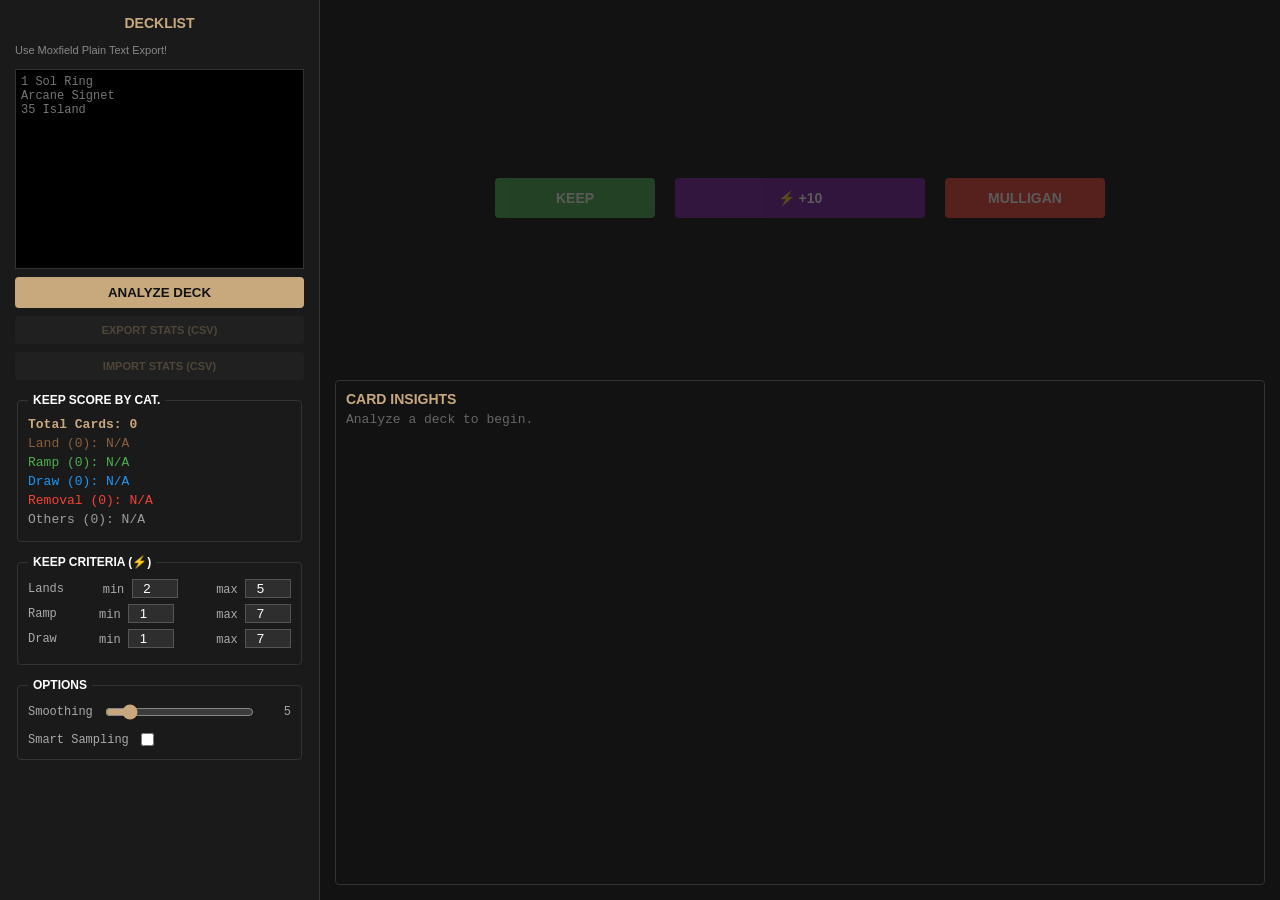
==== index.html @ 82c65402 "fix: ui" ====
<!DOCTYPE html>
<html lang="en">

<head>
    <meta charset="UTF-8">
    <meta name="viewport" content="width=device-width, initial-scale=1.0">
    <title>Deck Welder v0.0</title>
    <style>
        :root {
            --bg-main: #121212;
            --bg-panel: #1a1a1a;
            --bg-btn: #2e2e2e;
            --text-main: #FFFFFF;
            --text-accent: #C8A97E;
            --text-muted: #888888;
            --color-land: #8B5E3C;
            --color-ramp: #4CAF50;
            --color-draw: #2196F3;
            --color-removal: #F44336;
            --color-others: #9E9E9E;
        }

        body {
            margin: 0;
            font-family: Arial, sans-serif;
            background-color: var(--bg-main);
            color: var(--text-main);
            display: flex;
            height: 100vh;
            overflow: hidden;
        }

        .sidebar {
            width: 320px;
            background-color: var(--bg-panel);
            padding: 15px;
            display: flex;
            flex-direction: column;
            gap: 8px;
            box-sizing: border-box;
            border-right: 1px solid #333;
            overflow-y: auto;
        }

        .sidebar h3 {
            color: var(--text-accent);
            margin: 0 0 5px 0;
            font-size: 14px;
            text-align: center;
        }

        textarea {
            width: 100%;
            height: 200px;
            background-color: #000;
            color: #FFF;
            border: 1px solid #333;
            padding: 5px;
            resize: none;
            box-sizing: border-box;
            font-family: 'Courier New', Courier, monospace;
            font-size: 12px;
        }

        button {
            padding: 8px;
            border: none;
            cursor: pointer;
            font-weight: bold;
            border-radius: 4px;
        }

        button:hover:not(:disabled) {
            opacity: 0.8;
        }

        button:disabled {
            opacity: 0.3;
            cursor: not-allowed;
        }

        .btn-primary {
            background-color: var(--text-accent);
            color: #121212;
        }

        .btn-secondary {
            background-color: var(--bg-btn);
            color: var(--text-accent);
            font-size: 11px;
        }

        fieldset {
            border: 1px solid #333;
            padding: 10px;
            margin-top: 5px;
            border-radius: 4px;
        }

        legend {
            font-size: 12px;
            font-weight: bold;
            padding: 0 5px;
            color: #FFF;
        }

        .stat-row {
            font-family: 'Courier New', Courier, monospace;
            font-size: 13px;
            margin: 4px 0;
        }

        #totalCount {
            font-family: 'Courier New', Courier, monospace;
            font-size: 13px;
            font-weight: bold;
            color: var(--text-accent);
            margin-bottom: 4px;
        }

        .crit-row {
            display: flex;
            align-items: center;
            justify-content: space-between;
            margin-bottom: 6px;
            font-family: 'Courier New', Courier, monospace;
            font-size: 12px;
            color: #AAA;
        }

        .crit-row input {
            width: 40px;
            background: #2e2e2e;
            color: #FFF;
            border: 1px solid #555;
            text-align: center;
        }

        .slider-row {
            display: flex;
            align-items: center;
            justify-content: space-between;
            margin-bottom: 8px;
            font-family: 'Courier New', Courier, monospace;
            font-size: 12px;
            color: #AAA;
            gap: 10px;
        }

        .slider-row input[type="range"] {
            flex: 1;
            accent-color: var(--text-accent);
        }

        .slider-row span {
            min-width: 30px;
            text-align: center;
        }

        .main-area {
            flex-grow: 1;
            display: flex;
            flex-direction: column;
            padding: 15px;
            box-sizing: border-box;
            overflow: hidden;
        }

        .hand-section {
            display: flex;
            flex-direction: column;
            align-items: center;
            justify-content: center;
            min-height: 350px;
        }

        .hand-container {
            display: flex;
            gap: 10px;
            justify-content: center;
            align-items: flex-start;
            flex-wrap: wrap;
            height: auto;
            max-width: 100%;
        }

        .card-slot {
            width: 150px;
            text-align: center;
            display: flex;
            flex-direction: column;
            gap: 4px;
            flex-shrink: 0;
        }

        .card-img {
            width: 150px;
            height: 210px;
            background-color: #2a2a2a;
            border-radius: 6px;
            object-fit: cover;
        }

        .card-name {
            font-size: 12px;
            font-weight: bold;
            color: var(--text-accent);
            white-space: nowrap;
            overflow: hidden;
            text-overflow: ellipsis;
        }

        .card-tags {
            font-size: 10px;
            font-style: italic;
            color: var(--text-muted);
        }

        .action-buttons {
            display: flex;
            justify-content: center;
            gap: 20px;
            width: 100%;
            margin-top: 15px;
            flex-wrap: wrap;
        }

        .action-buttons button {
            padding: 12px 20px;
            font-size: 14px;
            width: 160px;
        }

        .btn-keep {
            background-color: #4CAF50;
            color: white;
        }

        .btn-mull {
            background-color: #F44336;
            color: white;
        }

        .btn-sim {
            background-color: #7B1FA2;
            color: white;
            width: 250px !important;
        }

        .insights-section {
            flex-grow: 1;
            border: 1px solid #333;
            border-radius: 4px;
            padding: 10px;
            display: flex;
            flex-direction: column;
            margin-top: 15px;
            overflow: hidden;
        }

        .insights-header {
            color: var(--text-accent);
            font-weight: bold;
            font-size: 14px;
            margin-bottom: 5px;
        }

        .insights-summary {
            font-family: 'Courier New', Courier, monospace;
            font-size: 13px;
            color: #666;
            margin-bottom: 10px;
        }

        .insights-grid {
            display: grid;
            grid-template-columns: repeat(auto-fit, minmax(230px, 1fr));
            gap: 10px;
            overflow-y: auto;
            overflow-x: hidden;
            flex-grow: 1;
            padding-bottom: 10px;
        }

        .insight-col {
            min-width: 0;
            background-color: var(--bg-panel);
            border-radius: 4px;
            padding: 8px;
            display: flex;
            flex-direction: column;
            overflow-y: auto;
            border: 1px solid #333;
        }

        .col-title {
            font-family: 'Courier New', Courier, monospace;
            font-weight: bold;
            font-size: 12px;
            margin-bottom: 10px;
            border-bottom: 1px solid #444;
            padding-bottom: 4px;
        }

        .insight-item {
            font-family: 'Courier New', Courier, monospace;
            font-size: 11px;
            margin-bottom: 12px;
            line-height: 1.35;
            border-bottom: 1px solid #2a2a2a;
            padding-bottom: 8px;
        }

        .metric-line {
            margin-top: 2px;
        }

        .metric-sub {
            color: #777;
            margin-left: 8px;
        }

        .metric-label {
            color: #AAA;
        }

        .insight-item-name {
            color: #CCC;
            white-space: normal;
            overflow: visible;
            text-overflow: clip;
            margin-bottom: 4px;
        }

        /* === TABLET & MOBILE RESPONSIVE DESIGN === */

        @media (max-width: 1024px) {
            .sidebar {
                width: 280px;
            }
        }

        @media (max-width: 768px) {
            body {
                flex-direction: column;
                height: auto;
                min-height: 100vh;
            }

            .sidebar {
                width: 100%;
                border-right: none;
                border-bottom: 1px solid #333;
                max-height: 50vh;
                padding: 12px;
            }

            .sidebar h3 {
                font-size: 13px;
                margin-bottom: 3px;
            }

            textarea {
                height: 120px;
                font-size: 11px;
            }

            .main-area {
                flex-grow: 1;
                height: auto;
                padding: 12px;
                overflow-y: auto;
            }

            .hand-section {
                min-height: auto;
            }

            .hand-container {
                gap: 8px;
            }

            .card-slot {
                width: 130px;
            }

            .card-img {
                width: 130px;
                height: 182px;
            }

            .card-name {
                font-size: 11px;
            }

            .card-tags {
                font-size: 9px;
            }

            .action-buttons {
                gap: 10px;
                margin-top: 12px;
            }

            .action-buttons button {
                padding: 10px 16px;
                font-size: 12px;
                width: 120px;
            }

            .btn-sim {
                width: 200px !important;
            }

            .insights-section {
                margin-top: 12px;
                padding: 8px;
            }

            .insights-grid {
                grid-template-columns: repeat(auto-fit, minmax(180px, 1fr));
                gap: 8px;
            }

            .insight-col {
                padding: 6px;
            }

            .col-title {
                font-size: 11px;
                margin-bottom: 8px;
            }

            .insight-item {
                font-size: 10px;
                margin-bottom: 10px;
                padding-bottom: 6px;
            }

            fieldset {
                padding: 8px;
                margin-top: 4px;
            }

            legend {
                font-size: 11px;
            }

            .stat-row {
                font-size: 12px;
                margin: 3px 0;
            }

            #totalCount {
                font-size: 12px;
                margin-bottom: 3px;
            }

            .crit-row {
                font-size: 11px;
                margin-bottom: 5px;
            }

            .crit-row input {
                width: 35px;
                font-size: 11px;
            }

            .slider-row {
                font-size: 11px;
                margin-bottom: 6px;
                gap: 8px;
            }

            .slider-row span {
                min-width: 28px;
            }
        }

        @media (max-width: 480px) {
            .sidebar {
                max-height: 45vh;
                padding: 10px;
            }

            .sidebar h3 {
                font-size: 12px;
                margin-bottom: 2px;
            }

            textarea {
                height: 100px;
                font-size: 10px;
                padding: 4px;
            }

            .main-area {
                padding: 10px;
            }

            .hand-container {
                gap: 6px;
            }

            .card-slot {
                width: 110px;
            }

            .card-img {
                width: 110px;
                height: 154px;
            }

            .card-name {
                font-size: 10px;
            }

            .card-tags {
                font-size: 8px;
            }

            .action-buttons {
                gap: 8px;
                margin-top: 10px;
            }

            .action-buttons button {
                padding: 8px 12px;
                font-size: 11px;
                width: 100px;
            }

            .btn-sim {
                width: 170px !important;
            }

            .insights-grid {
                grid-template-columns: 1fr;
            }

            .insight-col {
                padding: 5px;
            }

            .col-title {
                font-size: 10px;
                margin-bottom: 6px;
            }

            .insight-item {
                font-size: 9px;
                margin-bottom: 8px;
                padding-bottom: 5px;
            }

            fieldset {
                padding: 6px;
                margin-top: 3px;
            }

            legend {
                font-size: 10px;
                padding: 0 3px;
            }

            .stat-row {
                font-size: 11px;
                margin: 2px 0;
            }

            #totalCount {
                font-size: 11px;
            }

            .crit-row {
                font-size: 10px;
                margin-bottom: 4px;
            }

            .crit-row input {
                width: 32px;
                font-size: 10px;
            }

            .slider-row {
                font-size: 10px;
                margin-bottom: 5px;
                gap: 6px;
            }

            .slider-row span {
                min-width: 25px;
                font-size: 10px;
            }

            .insights-section {
                margin-top: 10px;
                padding: 6px;
            }
        }

        /* Portrait orientation adjustments */
        @media (max-height: 600px) and (orientation: portrait) {
            .sidebar {
                max-height: 40vh;
            }

            .hand-section {
                min-height: auto;
            }

            .action-buttons {
                margin-top: 8px;
            }
        }

        /* Landscape orientation adjustments */
        @media (max-height: 600px) and (orientation: landscape) {
            body {
                height: 100vh;
            }

            .sidebar {
                max-height: none;
                height: 100vh;
                max-width: 30vw;
            }

            .main-area {
                height: 100vh;
                padding: 10px;
            }

            .hand-section {
                min-height: auto;
                margin-bottom: 10px;
            }

            .card-slot {
                width: 100px;
            }

            .card-img {
                width: 100px;
                height: 140px;
            }

            .action-buttons {
                margin-top: 8px;
                gap: 8px;
            }

            .insights-section {
                margin-top: 10px;
            }
        }
    </style>
</head>

<body>

    <div class="sidebar">
        <h3>DECKLIST</h3>
        <div style="font-size: 11px; color: #888; margin-bottom: 5px;">Use Moxfield Plain Text Export!</div>
        <textarea id="deckInput" placeholder="1 Sol Ring&#10;Arcane Signet&#10;35 Island"></textarea>
        <button class="btn-primary" id="btnAnalyze">ANALYZE DECK</button>
        <button class="btn-secondary" id="btnExport" disabled>EXPORT STATS (CSV)</button>
        <button class="btn-secondary" id="btnImport" disabled
            onclick="document.getElementById('fileInput').click()">IMPORT STATS (CSV)</button>
        <input type="file" id="fileInput" accept=".csv" style="display: none;">

        <fieldset>
            <legend>KEEP SCORE BY CAT.</legend>
            <div id="totalCount">Total Cards: 0</div>
            <div id="scoreLabels"></div>
        </fieldset>

        <fieldset>
            <legend>KEEP CRITERIA (⚡)</legend>
            <div class="crit-row"><span>Lands</span><span>min <input type="number" id="crit-land-min"
                        value="2"></span><span>max <input type="number" id="crit-land-max" value="5"></span></div>
            <div class="crit-row"><span>Ramp</span><span>min <input type="number" id="crit-ramp-min"
                        value="1"></span><span>max <input type="number" id="crit-ramp-max" value="7"></span></div>
            <div class="crit-row"><span>Draw</span><span>min <input type="number" id="crit-draw-min"
                        value="1"></span><span>max <input type="number" id="crit-draw-max" value="7"></span></div>
        </fieldset>

        <fieldset>
            <legend>OPTIONS</legend>
            <div class="slider-row">
                <span style="min-width: 60px;">Smoothing</span>
                <input type="range" id="smoothingSlider" min="1" max="32" value="5" style="flex: 1;">
                <span id="smoothingValue" style="min-width: 25px; text-align: right;">5</span>
            </div>
            <div class="crit-row" style="justify-content: flex-start; gap: 8px; margin-bottom: 0;">
                <label for="chkPrioritizePlausible" style="cursor: pointer; color: #AAA; font-family: 'Courier New', Courier, monospace; font-size: 12px;">Smart Sampling</label>
                <input type="checkbox" id="chkPrioritizePlausible" style="width: auto; accent-color: var(--text-accent);">
            </div>
        </fieldset>
    </div>

    <div class="main-area">
        <div class="hand-section">
            <div class="hand-container" id="handContainer"></div>
            <div class="action-buttons">
                <button class="btn-keep" id="btnKeep" disabled>KEEP</button>
                <button class="btn-sim" id="btnSim" disabled>⚡ +10</button>
                <button class="btn-mull" id="btnMull" disabled>MULLIGAN</button>
            </div>
        </div>

        <div class="insights-section">
            <div class="insights-header">CARD INSIGHTS</div>
            <div class="insights-summary" id="insightsSummary">Analyze a deck to begin.</div>
            <div class="insights-grid" id="insightsGrid"></div>
        </div>
    </div>

    <script>
        const TAGS = {
            land: { label: "Land", color: "var(--color-land)", query: "t:land format:edh" },
            ramp: { label: "Ramp", color: "var(--color-ramp)", query: "otag:ramp format:edh" },
            draw: { label: "Draw", color: "var(--color-draw)", query: "otag:draw format:edh" },
            removal: { label: "Removal", color: "var(--color-removal)", query: "otag:removal format:edh" },
            others: { label: "Others", color: "var(--color-others)", query: null }
        };

        let logs = [];
        let cardDB = {};
        let nameMap = {};
        let deck = [];
        let currentHand = [];
        let categoryCounts = {};
        let totalCardCount = 0;
        let regressionWeights = null;

        let BAYESIAN_PRIOR_STRENGTH = 5;

        const delay = ms => new Promise(res => setTimeout(res, ms));

        function resetState() {
            logs = []; cardDB = {}; nameMap = {}; deck = []; currentHand = []; categoryCounts = {}; totalCardCount = 0;
            regressionWeights = null;
            for (const t in TAGS) categoryCounts[t] = 0;
            document.getElementById('handContainer').innerHTML = "";
            document.getElementById('insightsGrid').innerHTML = "";
            document.getElementById('totalCount').innerText = "Total Cards: 0";
            initScoreLabels();
        }

        function initScoreLabels() {
            const panel = document.getElementById('scoreLabels');
            panel.innerHTML = "";
            for (const [key, info] of Object.entries(TAGS)) {
                const el = document.createElement('div');
                el.className = 'stat-row'; el.id = `score-${key}`;
                el.style.color = info.color; el.innerText = `${info.label} (0): N/A`;
                panel.appendChild(el);
            }
        }

        function stripNonMainDeck(text) {
            const skipHeaders = /^\s*(sideboard|commander|companion)\s*:?\s*$/i;
            const deckHeader = /^\s*deck\s*:?\s*$/i;
            let skip = false;
            return text.split('\n').filter(line => {
                const t = line.trim();
                if (skipHeaders.test(t)) { skip = true; return false; }
                if (deckHeader.test(t)) { skip = false; return false; }
                return !skip;
            }).join('\n');
        }

        function parseDecklist(text) {
            text = stripNonMainDeck(text);
            let tempDeck = [];
            const unique = new Set();
            let count = 0;
            text.trim().split('\n').forEach(line => {
                line = line.trim(); if (!line) return;
                const match = line.match(/^(\d+)[x\s]+(.+)$/);
                const qty = match ? parseInt(match[1]) : 1;
                const name = match ? match[2].trim() : line;
                for (let i = 0; i < qty; i++) tempDeck.push(name);
                count += qty;
                unique.add(name);
            });
            deck = tempDeck;
            totalCardCount = count;
            return Array.from(unique);
        }

        async function analyzeDeck() {
            const text = document.getElementById('deckInput').value;
            if (!text.trim()) return;

            resetState();
            const uniqueNames = parseDecklist(text);
            if (!uniqueNames.length) return;

            const ADMISSIBLE_COUNTS = [60, 98, 99];
            if (!ADMISSIBLE_COUNTS.includes(totalCardCount)) {
                alert(`Invalid deck size: ${totalCardCount} cards.\nAdmissible sizes are 60, 98, or 99.`);
                return;
            }

            const btnAnalyze = document.getElementById('btnAnalyze');
            btnAnalyze.disabled = true; btnAnalyze.innerText = "FETCHING...";

            for (let i = 0; i < uniqueNames.length; i += 75) {
                const batch = uniqueNames.slice(i, i + 75);
                try {
                    const res = await fetch("https://api.scryfall.com/cards/collection", {
                        method: 'POST', headers: { 'Content-Type': 'application/json' },
                        body: JSON.stringify({ identifiers: batch.map(n => ({ name: n })) })
                    });
                    const data = await res.json();
                    (data.data || []).forEach(card => {
                        const offName = card.name;
                        const frontName = offName.split(" // ")[0].trim();
                        const inputName = batch.find(n =>
                            n.toLowerCase() === offName.toLowerCase() ||
                            n.toLowerCase() === frontName.toLowerCase() ||
                            offName.toLowerCase().includes(n.toLowerCase())
                        ) || offName;

                        let imgUrl = card.image_uris?.normal || (card.card_faces?.[0]?.image_uris?.normal || "");
                        let manaValue = typeof card.cmc === 'number' ? card.cmc : 0;

                        nameMap[inputName] = offName;
                        if (frontName !== offName && !nameMap[frontName]) nameMap[frontName] = offName;
                        cardDB[offName] = { name: offName, tags: new Set(), img: imgUrl, cmc: manaValue };
                    });
                } catch (e) { console.error(e); }
                await delay(100);
            }

            const cardNames = Object.keys(cardDB);
            for (const [tagKey, info] of Object.entries(TAGS)) {
                if (!info.query) continue;
                for (let i = 0; i < cardNames.length; i += 20) {
                    const chunk = cardNames.slice(i, i + 20);
                    const q = `${info.query} (${chunk.map(n => `!"${n}"`).join(" or ")})`;
                    try {
                        const res = await fetch(`https://api.scryfall.com/cards/search?q=${encodeURIComponent(q)}`);
                        if (res.ok) {
                            const data = await res.json();
                            (data.data || []).forEach(card => {
                                if (cardDB[card.name]) cardDB[card.name].tags.add(tagKey);
                            });
                        }
                    } catch (e) { }
                    await delay(100);
                }
            }

            Object.values(cardDB).forEach(data => { if (data.tags.size === 0) data.tags.add("others"); });
            deck.forEach(deckCard => {
                const offName = nameMap[deckCard] || deckCard;
                (cardDB[offName]?.tags || new Set(["others"])).forEach(t => categoryCounts[t]++);
            });

            updateUIScores();

            btnAnalyze.disabled = false;
            btnAnalyze.innerText = "ANALYZE DECK";

            ['btnExport', 'btnImport', 'btnSim'].forEach(id => {
                document.getElementById(id).disabled = false;
            });

            drawHand();

            document.body.tabIndex = -1;
            document.body.focus();
        }

        function generateRandomHand() {
            let shuffled = [...deck];
            for (let i = shuffled.length - 1; i > 0; i--) {
                const j = Math.floor(Math.random() * (i + 1));
                [shuffled[i], shuffled[j]] = [shuffled[j], shuffled[i]];
            }
            return shuffled.slice(0, 7);
        }

        function getHandFeatures(handCards) {
            const counts = { land: 0, ramp: 0, draw: 0 };
            let totalCmc = 0;
            handCards.forEach(name => {
                const offName = nameMap[name] || name;
                const card = cardDB[offName];
                if (card) {
                    totalCmc += card.cmc || 0;
                    card.tags.forEach(t => {
                        if (counts[t] !== undefined) counts[t]++;
                    });
                }
            });
            const nLand = counts.land / 7;
            const nRamp = counts.ramp / 7;
            const nDraw = counts.draw / 7;
            const nCmc = totalCmc / 35; // Standard scaling factor for opening hand weight
            return [
                1,
                nLand, nLand * nLand,
                nRamp, nRamp * nRamp,
                nDraw, nDraw * nDraw,
                nCmc, nCmc * nCmc
            ];
        }

        function predictProbability(features, weights) {
            let z = 0;
            for (let j = 0; j < weights.length; j++) {
                z += weights[j] * features[j];
            }
            z = Math.max(-15, Math.min(15, z));
            return 1 / (1 + Math.exp(-z));
        }

        function drawHand() {
            if (!deck.length) return;

            const prioritize = document.getElementById('chkPrioritizePlausible').checked;

            if (prioritize && regressionWeights && logs.length >= 10) {
                let bestHand = null;
                let closestDistance = Infinity;

                for (let i = 0; i < 20; i++) {
                    const candidate = generateRandomHand();
                    const features = getHandFeatures(candidate);
                    const p = predictProbability(features, regressionWeights);
                    const dist = Math.abs(p - 0.5);
                    if (dist < closestDistance) {
                        closestDistance = dist;
                        bestHand = candidate;
                    }
                }
                currentHand = bestHand;
            } else {
                currentHand = generateRandomHand();
            }

            const container = document.getElementById('handContainer');
            container.innerHTML = "";
            currentHand.forEach(name => {
                const offName = nameMap[name] || name;
                const data = cardDB[offName] || { img: "", tags: new Set(["others"]), cmc: 0 };
                const slot = document.createElement('div'); slot.className = 'card-slot';
                slot.innerHTML = `<img class="card-img" src="${data.img}"><div class="card-name">${name}</div><div class="card-tags">${Array.from(data.tags).map(t => TAGS[t]?.label).join(", ")}</div>`;
                container.appendChild(slot);
            });
            document.getElementById('btnKeep').disabled = false;
            document.getElementById('btnMull').disabled = false;
        }

        function recordDecision(kept) {
            const handTags = new Set(), handCards = [];
            currentHand.forEach(name => {
                const offName = nameMap[name] || name;
                handCards.push(offName);
                (cardDB[offName]?.tags || new Set(["others"])).forEach(t => handTags.add(t));
            });
            logs.push({ cards: handCards, tags: Array.from(handTags), kept: kept ? 1 : 0 });
            updateUIScores();
            drawHand();
        }

        function getLiftColor(lift) {
            if (lift < 0.5) return "#F44336";
            if (lift > 1.5) return "#4CAF50";
            return "#FFC107";
        }

        function categoryHasAllValidLifts(tag) {
            if (!logs.length) return false;

            const enrichedLogs = logs.map(e => ({
                ...e,
                cardSet: new Set(e.cards)
            }));

            const cardNamesSeen = new Set();
            enrichedLogs.forEach(e => {
                e.cardSet.forEach(c => cardNamesSeen.add(c));
            });

            const cardsInTag = Array.from(cardNamesSeen).filter(name =>
                (cardDB[name]?.tags || new Set(["others"])).has(tag)
            );

            for (const cardName of cardsInTag) {
                const { lift } = computeLiftForLogs(enrichedLogs, cardName);
                if (lift === null || lift === Infinity) {
                    return false;
                }
            }

            return true;
        }

        function trainRegressionModel() {
            if (logs.length < 10) {
                regressionWeights = null;
                return;
            }

            const X = [];
            const y = [];

            logs.forEach(log => {
                const counts = { land: 0, ramp: 0, draw: 0 };
                let totalCmc = 0;
                log.cards.forEach(c => {
                    const card = cardDB[c];
                    if (card) {
                        totalCmc += card.cmc || 0;
                        card.tags.forEach(t => {
                            if (counts[t] !== undefined) counts[t]++;
                        });
                    }
                });
                const nLand = counts.land / 7;
                const nRamp = counts.ramp / 7;
                const nDraw = counts.draw / 7;
                const nCmc = totalCmc / 35;
                X.push([
                    1,
                    nLand, nLand * nLand,
                    nRamp, nRamp * nRamp,
                    nDraw, nDraw * nDraw,
                    nCmc, nCmc * nCmc
                ]);
                y.push(log.kept);
            });

            let weights = [0, 0, 0, 0, 0, 0, 0, 0, 0];
            const learningRate = 0.1;
            const epochs = 1200;
            const lambda = 0.1;

            for (let epoch = 0; epoch < epochs; epoch++) {
                let gradients = [0, 0, 0, 0, 0, 0, 0, 0, 0];
                for (let i = 0; i < X.length; i++) {
                    const xi = X[i];
                    const yi = y[i];
                    const p = predictProbability(xi, weights);
                    const error = p - yi;
                    for (let j = 0; j < weights.length; j++) {
                        gradients[j] += error * xi[j];
                    }
                }
                for (let j = 0; j < weights.length; j++) {
                    const regularization = j === 0 ? 0 : lambda * weights[j];
                    weights[j] -= (learningRate / X.length) * (gradients[j] + regularization);
                }
            }
            regressionWeights = weights;
        }

        function updateUIScores() {
            document.getElementById('totalCount').innerText = `Total Cards: ${totalCardCount}`;
            const catStats = {};
            logs.forEach(e => e.tags.forEach(t => { if (!catStats[t]) catStats[t] = []; catStats[t].push(e.kept); }));
            for (const [tag, info] of Object.entries(TAGS)) {
                const el = document.getElementById(`score-${tag}`);
                const cnt = categoryCounts[tag] || 0;
                if (catStats[tag] && categoryHasAllValidLifts(tag)) {
                    const sum = catStats[tag].reduce((a, b) => a + b, 0);
                    const score = ((sum / catStats[tag].length) * 100).toFixed(1);
                    el.innerText = `${info.label} (${cnt}): ${score}%`;
                    el.style.color = score >= 50 ? "#4CAF50" : info.color;
                } else {
                    el.innerText = `${info.label} (${cnt}): N/A`;
                    el.style.color = info.color;
                }
            }

            trainRegressionModel();
            rebuildInsights();
        }

        function computeLiftForLogs(logList, cardName, overallKeepRate, priorStrength) {
            let seen = 0;
            let keptWith = 0;
            let notSeen = 0;
            let keptWithout = 0;

            logList.forEach(e => {
                const hasCard = e.cardSet.has(cardName);

                if (hasCard) {
                    seen++;
                    keptWith += e.kept;
                } else {
                    notSeen++;
                    keptWithout += e.kept;
                }
            });

            const alpha = priorStrength * overallKeepRate;
            const beta = priorStrength * (1 - overallKeepRate);

            const pWith = seen > 0 ? (alpha + keptWith) / (alpha + beta + seen) : null;
            const pWithout = notSeen > 0 ? (alpha + keptWithout) / (alpha + beta + notSeen) : null;

            let lift;

            if (pWith === null || pWithout === null) {
                lift = null;
            } else if (pWithout === 0) {
                lift = pWith > 0 ? Infinity : 1;
            } else {
                lift = pWith / pWithout;
            }

            return {
                seen,
                notSeen,
                keptWith,
                keptWithout,
                pWith,
                pWithout,
                lift
            };
        }

        function formatLift(lift) {
            if (lift === null || lift === Infinity) return "N/A";
            return `×${lift.toFixed(2)}`;
        }

        function formatPct(value) {
            if (value === null) return "N/A";
            return `${(value * 100).toFixed(1)}%`;
        }

        function getLiftBar(lift) {
            const barLift = lift === null || lift === Infinity ? 0 : lift;

            return "█"
                .repeat(Math.floor(Math.min(1, barLift / 2) * 16))
                .padEnd(16, "░");
        }

        function getDisplayLiftColor(lift) {
            if (lift === null || lift === Infinity) return "#888888";
            return getLiftColor(lift);
        }

        function rebuildInsights() {
            const grid = document.getElementById('insightsGrid');
            grid.innerHTML = "";

            if (!logs.length) {
                document.getElementById('insightsSummary').innerText = "Analyze a deck to begin.";
                return;
            }

            const totalHands = logs.length;
            const overallKept = logs.reduce((s, e) => s + e.kept, 0);
            const overallKeepRate = overallKept / totalHands;
            const overallPct = overallKeepRate * 100;

            document.getElementById('insightsSummary').innerText =
                `${totalHands.toLocaleString()} hands logged · ${overallPct.toFixed(1)}% keep rate`;

            const enrichedLogs = logs.map(e => ({
                ...e,
                cardSet: new Set(e.cards)
            }));

            const cardNamesSeen = new Set();

            enrichedLogs.forEach(e => {
                e.cardSet.forEach(c => cardNamesSeen.add(c));
            });

            ["land", "ramp", "draw", "removal", "others"].forEach(tagKey => {
                const items = Array.from(cardNamesSeen)
                    .filter(name => (cardDB[name]?.tags || new Set(["others"])).has(tagKey))
                    .map(name => {
                        const { seen, pWith, pWithout, lift } = computeLiftForLogs(enrichedLogs, name, overallKeepRate, BAYESIAN_PRIOR_STRENGTH);
                        return { name, seen, pWith, pWithout, lift };
                    })
                    .sort((a, b) => {
                        const liftA = a.lift === Infinity ? Number.MAX_VALUE : (a.lift ?? -1);
                        const liftB = b.lift === Infinity ? Number.MAX_VALUE : (b.lift ?? -1);
                        return liftB - liftA;
                    });

                if (!items.length) return;

                const col = document.createElement('div');
                col.className = 'insight-col';

                col.innerHTML = `
                <div class="col-title" style="color:${TAGS[tagKey].color}">
                    ${TAGS[tagKey].label.toUpperCase()}
                </div>
            `;

                items.forEach(d => {
                    const liftColor = getDisplayLiftColor(d.lift);
                    const bar = getLiftBar(d.lift);
                    const displayLift = formatLift(d.lift);
                    const withoutText = d.pWithout === null ? "N/A" : formatPct(d.pWithout);

                    col.innerHTML += `
                    <div class="insight-item">
                        <div class="metric-line" style="color:${liftColor}">
                            ${bar} ${displayLift}
                        </div>
                        <div class="insight-item-name">
                            ${d.name} [n=${d.seen}]
                        </div>
                        <div class="metric-sub">
                            with: ${formatPct(d.pWith)} · without: ${withoutText}
                        </div>
                    </div>
                `;
                });

                grid.appendChild(col);
            });
        }

        function startSimulation() {
            const btn = document.getElementById('btnSim');

            if (btn.disabled || !deck.length) return;

            btn.disabled = true;
            btn.innerText = "SIMULATING...";

            const criteria = {
                land: {
                    min: parseInt(document.getElementById('crit-land-min').value),
                    max: parseInt(document.getElementById('crit-land-max').value)
                },
                ramp: {
                    min: parseInt(document.getElementById('crit-ramp-min').value),
                    max: parseInt(document.getElementById('crit-ramp-max').value)
                },
                draw: {
                    min: parseInt(document.getElementById('crit-draw-min').value),
                    max: parseInt(document.getElementById('crit-draw-max').value)
                }
            };

            setTimeout(() => {
                try {
                    const mappedDeck = deck.map(n => nameMap[n] || n);

                    for (let i = 0; i < 10; i++) {
                        let d = [...mappedDeck];

                        for (let j = d.length - 1; j > 0; j--) {
                            const k = Math.floor(Math.random() * (j + 1));
                            [d[j], d[k]] = [d[k], d[j]];
                        }

                        const hand = d.slice(0, 7);
                        const counts = { land: 0, ramp: 0, draw: 0 };
                        const tags = new Set();

                        hand.forEach(c => {
                            (cardDB[c]?.tags || new Set(["others"])).forEach(t => {
                                if (counts[t] !== undefined) counts[t]++;
                                tags.add(t);
                            });
                        });

                        const keep =
                            counts.land >= criteria.land.min &&
                            counts.land <= criteria.land.max &&
                            counts.ramp >= criteria.ramp.min &&
                            counts.ramp <= criteria.ramp.max &&
                            counts.draw >= criteria.draw.min &&
                            counts.draw <= criteria.draw.max;

                        logs.push({
                            cards: hand,
                            tags: Array.from(tags),
                            kept: keep ? 1 : 0
                        });
                    }

                    updateUIScores();
                } catch (err) {
                    console.error("Simulation error:", err);
                } finally {
                    btn.disabled = false;
                    btn.innerText = "⚡ +10";
                }
            }, 50);
        }

        function exportToCSV() {
            let csv = 'kept,tags,cards\n' + logs.map(e => `${e.kept},${e.tags.join('|')},${e.cards.join('|')}`).join('\n');
            const a = document.createElement('a'); a.href = URL.createObjectURL(new Blob([csv], { type: 'text/csv' })); a.download = 'stats.csv'; a.click();
        }

        function importFromCSV(file) {
            const reader = new FileReader();
            reader.onload = e => {
                const lines = e.target.result.trim().split('\n');
                logs = lines.slice(1).map(l => {
                    const [k, t, c] = l.split(',');
                    return { kept: parseInt(k), tags: t ? t.split('|') : [], cards: c ? c.split('|') : [] };
                });
                updateUIScores(); if (deck.length) drawHand();
            };
            reader.readAsText(file);
        }

        document.getElementById('btnAnalyze').addEventListener('click', analyzeDeck);
        document.getElementById('btnKeep').addEventListener('click', () => recordDecision(true));
        document.getElementById('btnMull').addEventListener('click', () => recordDecision(false));
        document.getElementById('btnSim').addEventListener('click', startSimulation);
        document.getElementById('btnExport').addEventListener('click', exportToCSV);
        document.getElementById('fileInput').addEventListener('change', e => { if (e.target.files.length) importFromCSV(e.target.files[0]); });
        document.getElementById('smoothingSlider').addEventListener('input', e => {
            BAYESIAN_PRIOR_STRENGTH = parseInt(e.target.value);
            document.getElementById('smoothingValue').innerText = e.target.value;
            if (logs.length) rebuildInsights();
        });
        document.addEventListener('keydown', e => {
            const active = document.activeElement;
            const isTyping =
                active &&
                (
                    active.tagName === 'TEXTAREA' ||
                    active.tagName === 'INPUT' ||
                    active.isContentEditable
                );

            if (isTyping) return;

            if (e.key === "ArrowRight") {
                e.preventDefault();
                const btn = document.getElementById('btnMull');
                if (!btn.disabled) recordDecision(false);
            }

            if (e.key === "ArrowLeft") {
                e.preventDefault();
                const btn = document.getElementById('btnKeep');
                if (!btn.disabled) recordDecision(true);
            }

            if (e.key === "ArrowUp" || e.key === "ArrowDown") {
                e.preventDefault();
                const btn = document.getElementById('btnSim');
                if (!btn.disabled) startSimulation();
            }
        });
        initScoreLabels();
    </script>
</body>

</html>
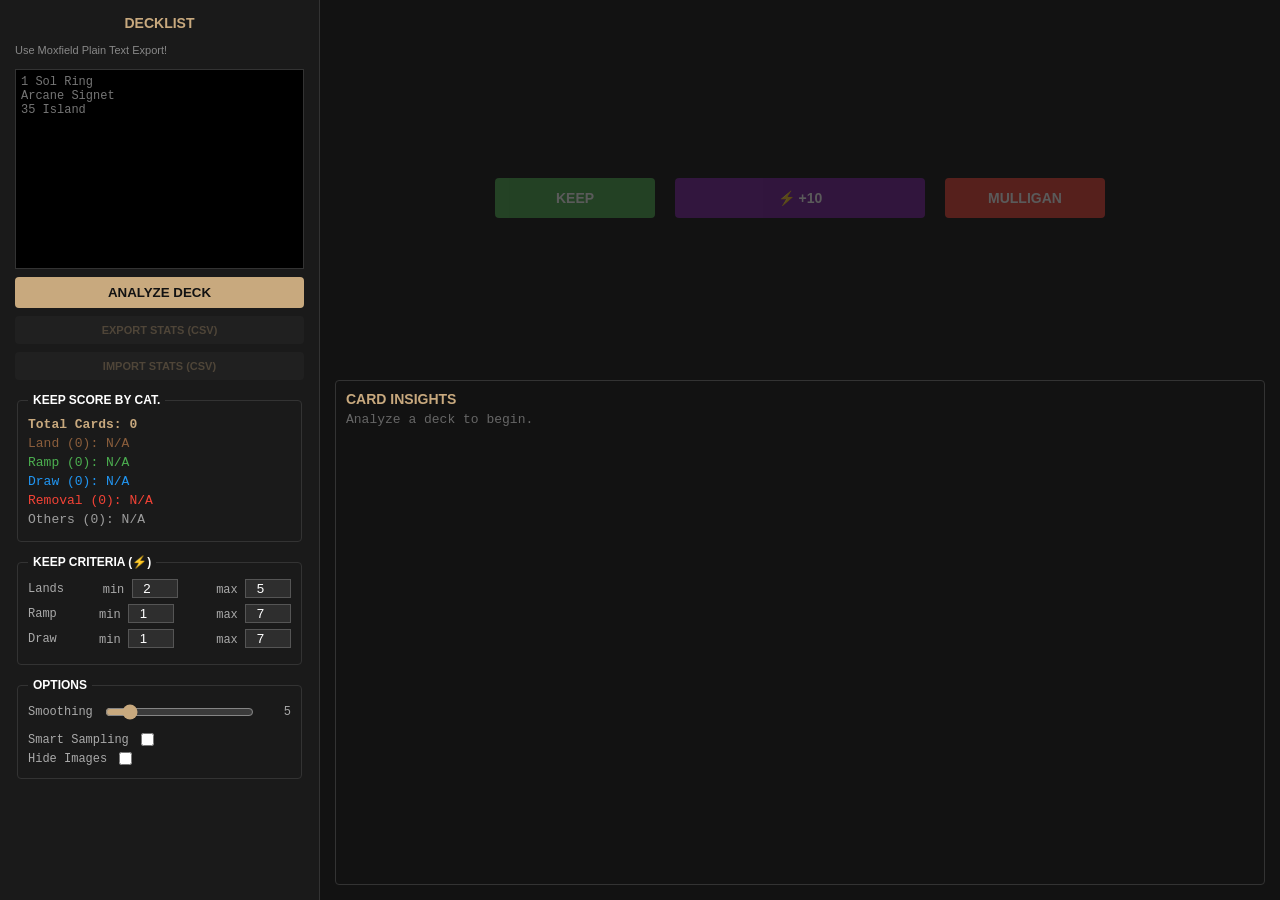
==== commit 8a5d8b19: "fix: smart sampling behavior" ====
--- a/index.html
+++ b/index.html
@@ -201,6 +201,10 @@
             object-fit: cover;
         }
 
+        .card-img.hidden {
+            display: none;
+        }
+
         .card-name {
             font-size: 12px;
             font-weight: bold;
@@ -693,8 +697,17 @@
                 <span id="smoothingValue" style="min-width: 25px; text-align: right;">5</span>
             </div>
             <div class="crit-row" style="justify-content: flex-start; gap: 8px; margin-bottom: 0;">
-                <label for="chkPrioritizePlausible" style="cursor: pointer; color: #AAA; font-family: 'Courier New', Courier, monospace; font-size: 12px;">Smart Sampling</label>
-                <input type="checkbox" id="chkPrioritizePlausible" style="width: auto; accent-color: var(--text-accent);">
+                <label for="chkPrioritizePlausible"
+                    style="cursor: pointer; color: #AAA; font-family: 'Courier New', Courier, monospace; font-size: 12px;">Smart
+                    Sampling</label>
+                <input type="checkbox" id="chkPrioritizePlausible"
+                    style="width: auto; accent-color: var(--text-accent);">
+            </div>
+            <div class="crit-row" style="justify-content: flex-start; gap: 8px; margin-bottom: 0;">
+                <label for="chkHideCardImages"
+                    style="cursor: pointer; color: #AAA; font-family: 'Courier New', Courier, monospace; font-size: 12px;">Hide
+                    Images</label>
+                <input type="checkbox" id="chkHideCardImages" style="width: auto; accent-color: var(--text-accent);">
             </div>
         </fieldset>
     </div>
@@ -733,6 +746,7 @@
         let categoryCounts = {};
         let totalCardCount = 0;
         let regressionWeights = null;
+        let handsRejectedBySmartSampling = 0;
 
         let BAYESIAN_PRIOR_STRENGTH = 5;
 
@@ -919,37 +933,71 @@
             return 1 / (1 + Math.exp(-z));
         }
 
+        function handMeetsCriteria(handCards, criteria) {
+            const counts = { land: 0, ramp: 0, draw: 0 };
+            handCards.forEach(name => {
+                const offName = nameMap[name] || name;
+                const card = cardDB[offName];
+                if (card) {
+                    card.tags.forEach(t => {
+                        if (counts[t] !== undefined) counts[t]++;
+                    });
+                }
+            });
+
+            return counts.land >= criteria.land.min &&
+                counts.land <= criteria.land.max &&
+                counts.ramp >= criteria.ramp.min &&
+                counts.ramp <= criteria.ramp.max &&
+                counts.draw >= criteria.draw.min &&
+                counts.draw <= criteria.draw.max;
+        }
+
         function drawHand() {
             if (!deck.length) return;
 
             const prioritize = document.getElementById('chkPrioritizePlausible').checked;
 
-            if (prioritize && regressionWeights && logs.length >= 10) {
-                let bestHand = null;
-                let closestDistance = Infinity;
-
-                for (let i = 0; i < 20; i++) {
+            const criteria = {
+                land: {
+                    min: parseInt(document.getElementById('crit-land-min').value),
+                    max: parseInt(document.getElementById('crit-land-max').value)
+                },
+                ramp: {
+                    min: parseInt(document.getElementById('crit-ramp-min').value),
+                    max: parseInt(document.getElementById('crit-ramp-max').value)
+                },
+                draw: {
+                    min: parseInt(document.getElementById('crit-draw-min').value),
+                    max: parseInt(document.getElementById('crit-draw-max').value)
+                }
+            };
+
+            if (prioritize) {
+                // Smart Sampling: only generate hands that meet criteria
+                let hand = null;
+                for (let i = 0; i < 100; i++) {
                     const candidate = generateRandomHand();
-                    const features = getHandFeatures(candidate);
-                    const p = predictProbability(features, regressionWeights);
-                    const dist = Math.abs(p - 0.5);
-                    if (dist < closestDistance) {
-                        closestDistance = dist;
-                        bestHand = candidate;
+                    if (handMeetsCriteria(candidate, criteria)) {
+                        hand = candidate;
+                        handsRejectedBySmartSampling += i;
+                        break;
                     }
                 }
-                currentHand = bestHand;
+                currentHand = hand || generateRandomHand();
             } else {
                 currentHand = generateRandomHand();
             }
 
             const container = document.getElementById('handContainer');
             container.innerHTML = "";
+            const hideImages = document.getElementById('chkHideCardImages').checked;
             currentHand.forEach(name => {
                 const offName = nameMap[name] || name;
                 const data = cardDB[offName] || { img: "", tags: new Set(["others"]), cmc: 0 };
                 const slot = document.createElement('div'); slot.className = 'card-slot';
-                slot.innerHTML = `<img class="card-img" src="${data.img}"><div class="card-name">${name}</div><div class="card-tags">${Array.from(data.tags).map(t => TAGS[t]?.label).join(", ")}</div>`;
+                const imgClass = hideImages ? 'card-img hidden' : 'card-img';
+                slot.innerHTML = `<img class="${imgClass}" src="${data.img}"><div class="card-name">${name}</div><div class="card-tags">${Array.from(data.tags).map(t => TAGS[t]?.label).join(", ")}</div>`;
                 container.appendChild(slot);
             });
             document.getElementById('btnKeep').disabled = false;
@@ -1159,15 +1207,40 @@
                 return;
             }
 
-            const totalHands = logs.length;
+            const prioritize = document.getElementById('chkPrioritizePlausible').checked;
+
+            const criteria = {
+                land: {
+                    min: parseInt(document.getElementById('crit-land-min').value),
+                    max: parseInt(document.getElementById('crit-land-max').value)
+                },
+                ramp: {
+                    min: parseInt(document.getElementById('crit-ramp-min').value),
+                    max: parseInt(document.getElementById('crit-ramp-max').value)
+                },
+                draw: {
+                    min: parseInt(document.getElementById('crit-draw-min').value),
+                    max: parseInt(document.getElementById('crit-draw-max').value)
+                }
+            };
+
+            // Overall keep rate: account for rejected hands in Smart Sampling
+            const totalPresented = logs.length;
             const overallKept = logs.reduce((s, e) => s + e.kept, 0);
-            const overallKeepRate = overallKept / totalHands;
+            const denominator = prioritize ? (totalPresented + handsRejectedBySmartSampling) : totalPresented;
+            const overallKeepRate = denominator > 0 ? overallKept / denominator : 0;
             const overallPct = overallKeepRate * 100;
 
             document.getElementById('insightsSummary').innerText =
-                `${totalHands.toLocaleString()} hands logged · ${overallPct.toFixed(1)}% keep rate`;
-
-            const enrichedLogs = logs.map(e => ({
+                `${totalPresented.toLocaleString()} hands logged · ${overallPct.toFixed(1)}% keep rate`;
+
+            // Card metrics: filter to criteria-met hands only when in Smart Sampling mode
+            let filteredLogs = logs;
+            if (prioritize) {
+                filteredLogs = logs.filter(log => handMeetsCriteria(log.cards, criteria));
+            }
+
+            const enrichedLogs = filteredLogs.map(e => ({
                 ...e,
                 cardSet: new Set(e.cards)
             }));
@@ -1327,6 +1400,22 @@
             document.getElementById('smoothingValue').innerText = e.target.value;
             if (logs.length) rebuildInsights();
         });
+        document.getElementById('chkPrioritizePlausible').addEventListener('change', e => {
+            logs = [];
+            handsRejectedBySmartSampling = 0;
+            regressionWeights = null;
+            updateUIScores();
+        });
+        document.getElementById('chkHideCardImages').addEventListener('change', e => {
+            const images = document.querySelectorAll('.card-img');
+            images.forEach(img => {
+                if (e.target.checked) {
+                    img.classList.add('hidden');
+                } else {
+                    img.classList.remove('hidden');
+                }
+            });
+        });
         document.addEventListener('keydown', e => {
             const active = document.activeElement;
             const isTyping =
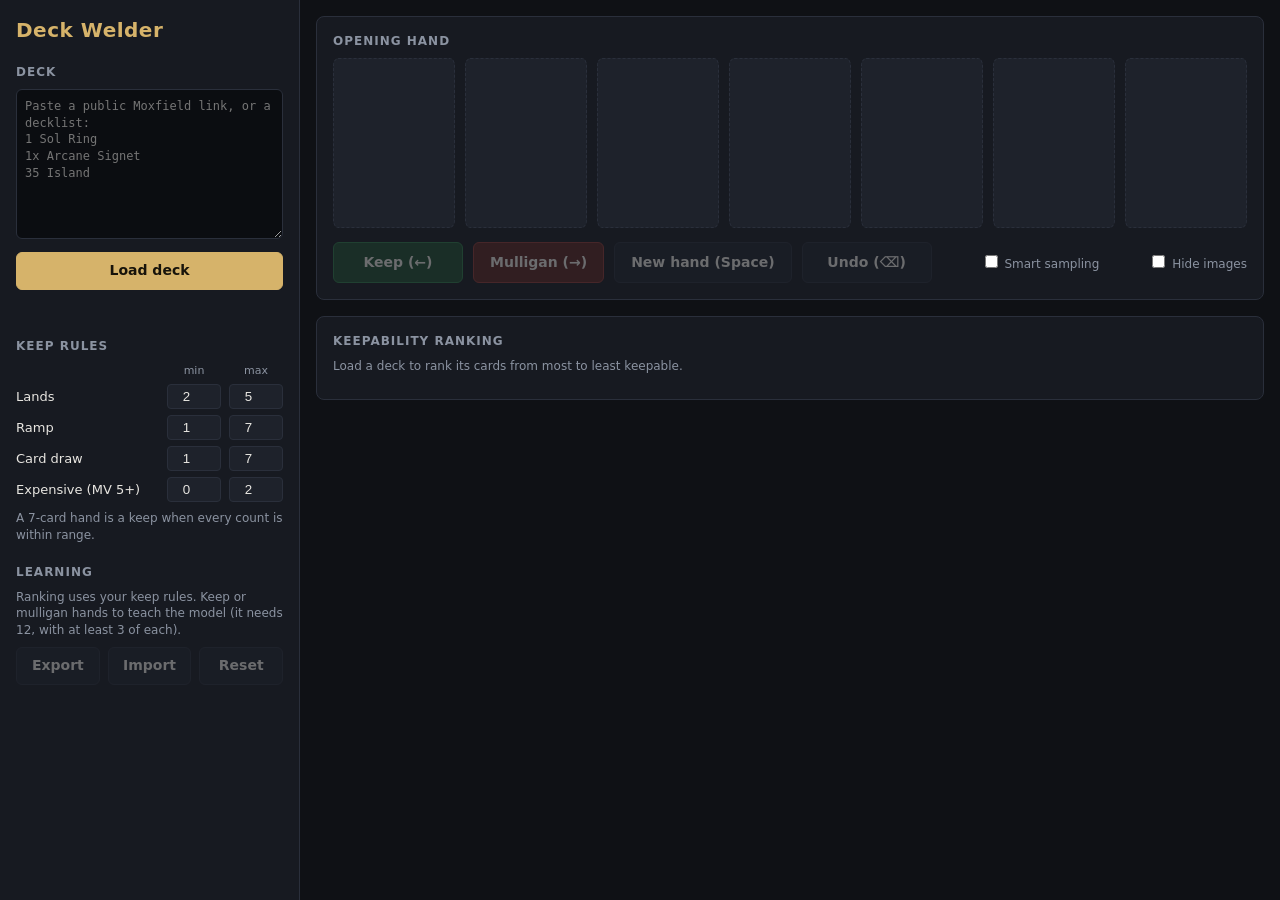
==== commit 486c6baa: "Update index.html" ====
--- a/index.html
+++ b/index.html
@@ -4,1449 +4,962 @@
 <head>
     <meta charset="UTF-8">
     <meta name="viewport" content="width=device-width, initial-scale=1.0">
-    <title>Deck Welder v0.0</title>
+    <title>Deck Welder</title>
     <style>
         :root {
-            --bg-main: #121212;
-            --bg-panel: #1a1a1a;
-            --bg-btn: #2e2e2e;
-            --text-main: #FFFFFF;
-            --text-accent: #C8A97E;
-            --text-muted: #888888;
-            --color-land: #8B5E3C;
-            --color-ramp: #4CAF50;
-            --color-draw: #2196F3;
-            --color-removal: #F44336;
-            --color-others: #9E9E9E;
-        }
+            --bg: #0f1115;
+            --panel: #171a21;
+            --panel-2: #1e222b;
+            --border: #2a2f3b;
+            --text: #e8e6e1;
+            --muted: #8b93a1;
+            --accent: #d6b36a;
+            --good: #5cc07a;
+            --bad: #e0645c;
+            --land: #b08968;
+            --ramp: #55b36a;
+            --draw: #4a9be8;
+            --removal: #e0584f;
+            --other: #8b93a1;
+        }
+
+        * { box-sizing: border-box; }
 
         body {
             margin: 0;
-            font-family: Arial, sans-serif;
-            background-color: var(--bg-main);
-            color: var(--text-main);
-            display: flex;
-            height: 100vh;
-            overflow: hidden;
-        }
-
-        .sidebar {
-            width: 320px;
-            background-color: var(--bg-panel);
-            padding: 15px;
+            background: var(--bg);
+            color: var(--text);
+            font: 14px/1.4 system-ui, -apple-system, "Segoe UI", Roboto, sans-serif;
+        }
+
+        h1 { margin: 0; font-size: 20px; color: var(--accent); letter-spacing: .5px; }
+        h2 { margin: 0 0 8px; font-size: 12px; text-transform: uppercase; letter-spacing: 1px; color: var(--muted); }
+
+        .app { display: grid; grid-template-columns: 300px 1fr; min-height: 100vh; }
+
+        .side {
+            background: var(--panel);
+            border-right: 1px solid var(--border);
+            padding: 16px;
             display: flex;
             flex-direction: column;
-            gap: 8px;
-            box-sizing: border-box;
-            border-right: 1px solid #333;
+            gap: 20px;
+            position: sticky;
+            top: 0;
+            height: 100vh;
             overflow-y: auto;
         }
 
-        .sidebar h3 {
-            color: var(--text-accent);
-            margin: 0 0 5px 0;
-            font-size: 14px;
-            text-align: center;
-        }
+        main { padding: 16px; display: flex; flex-direction: column; gap: 16px; min-width: 0; }
+
+        .panel { background: var(--panel); border: 1px solid var(--border); border-radius: 8px; padding: 16px; }
+        .panel-head { display: flex; align-items: center; justify-content: space-between; gap: 12px; flex-wrap: wrap; margin-bottom: 8px; }
+        .panel-head h2 { margin: 0; }
 
         textarea {
             width: 100%;
-            height: 200px;
-            background-color: #000;
-            color: #FFF;
-            border: 1px solid #333;
-            padding: 5px;
-            resize: none;
-            box-sizing: border-box;
-            font-family: 'Courier New', Courier, monospace;
-            font-size: 12px;
+            height: 150px;
+            resize: vertical;
+            background: #0b0d11;
+            color: var(--text);
+            border: 1px solid var(--border);
+            border-radius: 6px;
+            padding: 8px;
+            font: 12px/1.4 ui-monospace, Consolas, monospace;
+        }
+
+        input[type=number] {
+            width: 54px;
+            background: var(--panel-2);
+            color: var(--text);
+            border: 1px solid var(--border);
+            border-radius: 4px;
+            padding: 4px;
+            text-align: center;
         }
 
         button {
-            padding: 8px;
-            border: none;
+            font: inherit;
+            font-weight: 600;
+            padding: 8px 12px;
+            border: 1px solid var(--border);
+            border-radius: 6px;
+            background: var(--panel-2);
+            color: var(--text);
             cursor: pointer;
-            font-weight: bold;
-            border-radius: 4px;
-        }
-
-        button:hover:not(:disabled) {
-            opacity: 0.8;
-        }
-
-        button:disabled {
-            opacity: 0.3;
-            cursor: not-allowed;
-        }
-
-        .btn-primary {
-            background-color: var(--text-accent);
-            color: #121212;
-        }
-
-        .btn-secondary {
-            background-color: var(--bg-btn);
-            color: var(--text-accent);
+        }
+        button:hover:not(:disabled) { border-color: var(--accent); }
+        button:disabled { opacity: .4; cursor: not-allowed; }
+        button.primary { background: var(--accent); border-color: var(--accent); color: #17130a; }
+        button.keep { background: #1f4d30; border-color: #2f7a49; }
+        button.mull { background: #5a2623; border-color: #8d3a35; }
+        :focus-visible { outline: 2px solid var(--accent); outline-offset: 2px; }
+
+        .row { display: flex; gap: 8px; margin-top: 8px; flex-wrap: wrap; }
+        .row > button { flex: 1; }
+        .status { margin: 8px 0 0; font-size: 12px; color: var(--muted); min-height: 1em; overflow-wrap: anywhere; }
+        .status.warn { color: #e2b34a; }
+        .status.error { color: var(--bad); }
+
+        .chips { display: flex; flex-wrap: wrap; gap: 6px; margin-top: 8px; }
+        .chip {
             font-size: 11px;
-        }
-
-        fieldset {
-            border: 1px solid #333;
-            padding: 10px;
-            margin-top: 5px;
-            border-radius: 4px;
-        }
-
-        legend {
-            font-size: 12px;
-            font-weight: bold;
-            padding: 0 5px;
-            color: #FFF;
-        }
-
-        .stat-row {
-            font-family: 'Courier New', Courier, monospace;
-            font-size: 13px;
-            margin: 4px 0;
-        }
-
-        #totalCount {
-            font-family: 'Courier New', Courier, monospace;
-            font-size: 13px;
-            font-weight: bold;
-            color: var(--text-accent);
-            margin-bottom: 4px;
-        }
-
-        .crit-row {
+            padding: 2px 8px;
+            border-radius: 99px;
+            border: 1px solid var(--border);
+            background: var(--panel-2);
+            color: var(--text);
+            font-weight: 500;
+        }
+        .chip i, .dot { display: inline-block; width: 8px; height: 8px; border-radius: 50%; margin-right: 5px; background: var(--c); }
+        button.chip.on { border-color: var(--accent); color: var(--accent); }
+
+        .rules { display: grid; grid-template-columns: 1fr auto auto; gap: 6px 8px; align-items: center; font-size: 13px; }
+        .rules .head { font-size: 11px; color: var(--muted); text-align: center; }
+
+        .hint { color: var(--muted); font-size: 12px; margin: 0; }
+
+        /* hand */
+        .hand { display: grid; grid-template-columns: repeat(7, 1fr); gap: 10px; }
+        .slot { min-width: 0; }
+        .card {
+            position: relative;
+            aspect-ratio: 488 / 680;
+            border-radius: 4.5%;
+            background: var(--panel-2);
+            border: 1px dashed var(--border);
+            overflow: hidden;
             display: flex;
             align-items: center;
-            justify-content: space-between;
-            margin-bottom: 6px;
-            font-family: 'Courier New', Courier, monospace;
+            justify-content: center;
+            padding: 6px;
+            text-align: center;
             font-size: 12px;
-            color: #AAA;
-        }
-
-        .crit-row input {
-            width: 40px;
-            background: #2e2e2e;
-            color: #FFF;
-            border: 1px solid #555;
-            text-align: center;
-        }
-
-        .slider-row {
-            display: flex;
+            color: var(--muted);
+            transition: transform .12s;
+        }
+        .card:hover { transform: translateY(-4px); }
+        .card img { position: absolute; inset: 0; width: 100%; height: 100%; object-fit: cover; }
+        .hide-img .card img, .hide-img #peek { display: none; }
+        .slot .name { margin-top: 5px; font-size: 12px; font-weight: 600; overflow: hidden; text-overflow: ellipsis; white-space: nowrap; }
+        .slot .cats { font-size: 11px; color: var(--muted); }
+
+        .verdict { display: flex; gap: 8px; flex-wrap: wrap; align-items: center; font-size: 13px; }
+        .badge { padding: 2px 10px; border-radius: 99px; font-weight: 700; font-size: 12px; }
+        .badge.keep { background: #1f4d30; color: #8fe3a9; }
+        .badge.mull { background: #5a2623; color: #f2a29c; }
+        .counts { color: var(--muted); font-size: 12px; }
+
+        .actions { display: flex; gap: 10px; flex-wrap: wrap; margin-top: 14px; align-items: center; }
+        .actions button { min-width: 130px; padding: 10px 16px; }
+        .actions label { margin-left: auto; color: var(--muted); font-size: 12px; cursor: pointer; }
+
+        /* ranking */
+        .rank { list-style: none; margin: 8px 0 0; padding: 0; max-height: 640px; overflow-y: auto; }
+        .rank li {
+            display: grid;
+            grid-template-columns: 32px minmax(0, 1fr) 60px minmax(80px, 180px) 46px 50px;
+            gap: 10px;
             align-items: center;
-            justify-content: space-between;
-            margin-bottom: 8px;
-            font-family: 'Courier New', Courier, monospace;
-            font-size: 12px;
-            color: #AAA;
-            gap: 10px;
-        }
-
-        .slider-row input[type="range"] {
-            flex: 1;
-            accent-color: var(--text-accent);
-        }
-
-        .slider-row span {
-            min-width: 30px;
-            text-align: center;
-        }
-
-        .main-area {
-            flex-grow: 1;
-            display: flex;
-            flex-direction: column;
-            padding: 15px;
-            box-sizing: border-box;
-            overflow: hidden;
-        }
-
-        .hand-section {
-            display: flex;
-            flex-direction: column;
-            align-items: center;
-            justify-content: center;
-            min-height: 350px;
-        }
-
-        .hand-container {
-            display: flex;
-            gap: 10px;
-            justify-content: center;
-            align-items: flex-start;
-            flex-wrap: wrap;
-            height: auto;
-            max-width: 100%;
-        }
-
-        .card-slot {
-            width: 150px;
-            text-align: center;
-            display: flex;
-            flex-direction: column;
-            gap: 4px;
-            flex-shrink: 0;
-        }
-
-        .card-img {
-            width: 150px;
-            height: 210px;
-            background-color: #2a2a2a;
-            border-radius: 6px;
-            object-fit: cover;
-        }
-
-        .card-img.hidden {
-            display: none;
-        }
-
-        .card-name {
-            font-size: 12px;
-            font-weight: bold;
-            color: var(--text-accent);
-            white-space: nowrap;
-            overflow: hidden;
-            text-overflow: ellipsis;
-        }
-
-        .card-tags {
-            font-size: 10px;
-            font-style: italic;
-            color: var(--text-muted);
-        }
-
-        .action-buttons {
-            display: flex;
-            justify-content: center;
-            gap: 20px;
-            width: 100%;
-            margin-top: 15px;
-            flex-wrap: wrap;
-        }
-
-        .action-buttons button {
-            padding: 12px 20px;
-            font-size: 14px;
-            width: 160px;
-        }
-
-        .btn-keep {
-            background-color: #4CAF50;
-            color: white;
-        }
-
-        .btn-mull {
-            background-color: #F44336;
-            color: white;
-        }
-
-        .btn-sim {
-            background-color: #7B1FA2;
-            color: white;
-            width: 250px !important;
-        }
-
-        .insights-section {
-            flex-grow: 1;
-            border: 1px solid #333;
-            border-radius: 4px;
-            padding: 10px;
-            display: flex;
-            flex-direction: column;
-            margin-top: 15px;
-            overflow: hidden;
-        }
-
-        .insights-header {
-            color: var(--text-accent);
-            font-weight: bold;
-            font-size: 14px;
-            margin-bottom: 5px;
-        }
-
-        .insights-summary {
-            font-family: 'Courier New', Courier, monospace;
+            padding: 5px 6px;
+            border-bottom: 1px solid var(--border);
             font-size: 13px;
-            color: #666;
-            margin-bottom: 10px;
-        }
-
-        .insights-grid {
-            display: grid;
-            grid-template-columns: repeat(auto-fit, minmax(230px, 1fr));
-            gap: 10px;
-            overflow-y: auto;
-            overflow-x: hidden;
-            flex-grow: 1;
-            padding-bottom: 10px;
-        }
-
-        .insight-col {
-            min-width: 0;
-            background-color: var(--bg-panel);
-            border-radius: 4px;
-            padding: 8px;
-            display: flex;
-            flex-direction: column;
-            overflow-y: auto;
-            border: 1px solid #333;
-        }
-
-        .col-title {
-            font-family: 'Courier New', Courier, monospace;
-            font-weight: bold;
-            font-size: 12px;
-            margin-bottom: 10px;
-            border-bottom: 1px solid #444;
-            padding-bottom: 4px;
-        }
-
-        .insight-item {
-            font-family: 'Courier New', Courier, monospace;
-            font-size: 11px;
-            margin-bottom: 12px;
-            line-height: 1.35;
-            border-bottom: 1px solid #2a2a2a;
-            padding-bottom: 8px;
-        }
-
-        .metric-line {
-            margin-top: 2px;
-        }
-
-        .metric-sub {
-            color: #777;
-            margin-left: 8px;
-        }
-
-        .metric-label {
-            color: #AAA;
-        }
-
-        .insight-item-name {
-            color: #CCC;
-            white-space: normal;
-            overflow: visible;
-            text-overflow: clip;
-            margin-bottom: 4px;
-        }
-
-        /* === TABLET & MOBILE RESPONSIVE DESIGN === */
-
-        @media (max-width: 1024px) {
-            .sidebar {
-                width: 280px;
-            }
-        }
-
-        @media (max-width: 768px) {
-            body {
-                flex-direction: column;
-                height: auto;
-                min-height: 100vh;
-            }
-
-            .sidebar {
-                width: 100%;
-                border-right: none;
-                border-bottom: 1px solid #333;
-                max-height: 50vh;
-                padding: 12px;
-            }
-
-            .sidebar h3 {
-                font-size: 13px;
-                margin-bottom: 3px;
-            }
-
-            textarea {
-                height: 120px;
-                font-size: 11px;
-            }
-
-            .main-area {
-                flex-grow: 1;
-                height: auto;
-                padding: 12px;
-                overflow-y: auto;
-            }
-
-            .hand-section {
-                min-height: auto;
-            }
-
-            .hand-container {
-                gap: 8px;
-            }
-
-            .card-slot {
-                width: 130px;
-            }
-
-            .card-img {
-                width: 130px;
-                height: 182px;
-            }
-
-            .card-name {
-                font-size: 11px;
-            }
-
-            .card-tags {
-                font-size: 9px;
-            }
-
-            .action-buttons {
-                gap: 10px;
-                margin-top: 12px;
-            }
-
-            .action-buttons button {
-                padding: 10px 16px;
-                font-size: 12px;
-                width: 120px;
-            }
-
-            .btn-sim {
-                width: 200px !important;
-            }
-
-            .insights-section {
-                margin-top: 12px;
-                padding: 8px;
-            }
-
-            .insights-grid {
-                grid-template-columns: repeat(auto-fit, minmax(180px, 1fr));
-                gap: 8px;
-            }
-
-            .insight-col {
-                padding: 6px;
-            }
-
-            .col-title {
-                font-size: 11px;
-                margin-bottom: 8px;
-            }
-
-            .insight-item {
-                font-size: 10px;
-                margin-bottom: 10px;
-                padding-bottom: 6px;
-            }
-
-            fieldset {
-                padding: 8px;
-                margin-top: 4px;
-            }
-
-            legend {
-                font-size: 11px;
-            }
-
-            .stat-row {
-                font-size: 12px;
-                margin: 3px 0;
-            }
-
-            #totalCount {
-                font-size: 12px;
-                margin-bottom: 3px;
-            }
-
-            .crit-row {
-                font-size: 11px;
-                margin-bottom: 5px;
-            }
-
-            .crit-row input {
-                width: 35px;
-                font-size: 11px;
-            }
-
-            .slider-row {
-                font-size: 11px;
-                margin-bottom: 6px;
-                gap: 8px;
-            }
-
-            .slider-row span {
-                min-width: 28px;
-            }
-        }
-
-        @media (max-width: 480px) {
-            .sidebar {
-                max-height: 45vh;
-                padding: 10px;
-            }
-
-            .sidebar h3 {
-                font-size: 12px;
-                margin-bottom: 2px;
-            }
-
-            textarea {
-                height: 100px;
-                font-size: 10px;
-                padding: 4px;
-            }
-
-            .main-area {
-                padding: 10px;
-            }
-
-            .hand-container {
-                gap: 6px;
-            }
-
-            .card-slot {
-                width: 110px;
-            }
-
-            .card-img {
-                width: 110px;
-                height: 154px;
-            }
-
-            .card-name {
-                font-size: 10px;
-            }
-
-            .card-tags {
-                font-size: 8px;
-            }
-
-            .action-buttons {
-                gap: 8px;
-                margin-top: 10px;
-            }
-
-            .action-buttons button {
-                padding: 8px 12px;
-                font-size: 11px;
-                width: 100px;
-            }
-
-            .btn-sim {
-                width: 170px !important;
-            }
-
-            .insights-grid {
-                grid-template-columns: 1fr;
-            }
-
-            .insight-col {
-                padding: 5px;
-            }
-
-            .col-title {
-                font-size: 10px;
-                margin-bottom: 6px;
-            }
-
-            .insight-item {
-                font-size: 9px;
-                margin-bottom: 8px;
-                padding-bottom: 5px;
-            }
-
-            fieldset {
-                padding: 6px;
-                margin-top: 3px;
-            }
-
-            legend {
-                font-size: 10px;
-                padding: 0 3px;
-            }
-
-            .stat-row {
-                font-size: 11px;
-                margin: 2px 0;
-            }
-
-            #totalCount {
-                font-size: 11px;
-            }
-
-            .crit-row {
-                font-size: 10px;
-                margin-bottom: 4px;
-            }
-
-            .crit-row input {
-                width: 32px;
-                font-size: 10px;
-            }
-
-            .slider-row {
-                font-size: 10px;
-                margin-bottom: 5px;
-                gap: 6px;
-            }
-
-            .slider-row span {
-                min-width: 25px;
-                font-size: 10px;
-            }
-
-            .insights-section {
-                margin-top: 10px;
-                padding: 6px;
-            }
-        }
-
-        /* Portrait orientation adjustments */
-        @media (max-height: 600px) and (orientation: portrait) {
-            .sidebar {
-                max-height: 40vh;
-            }
-
-            .hand-section {
-                min-height: auto;
-            }
-
-            .action-buttons {
-                margin-top: 8px;
-            }
-        }
-
-        /* Landscape orientation adjustments */
-        @media (max-height: 600px) and (orientation: landscape) {
-            body {
-                height: 100vh;
-            }
-
-            .sidebar {
-                max-height: none;
-                height: 100vh;
-                max-width: 30vw;
-            }
-
-            .main-area {
-                height: 100vh;
-                padding: 10px;
-            }
-
-            .hand-section {
-                min-height: auto;
-                margin-bottom: 10px;
-            }
-
-            .card-slot {
-                width: 100px;
-            }
-
-            .card-img {
-                width: 100px;
-                height: 140px;
-            }
-
-            .action-buttons {
-                margin-top: 8px;
-                gap: 8px;
-            }
-
-            .insights-section {
-                margin-top: 10px;
-            }
+        }
+        .rank li:hover { background: var(--panel-2); }
+        .rk { color: var(--muted); text-align: right; font-variant-numeric: tabular-nums; }
+        .nm { overflow: hidden; text-overflow: ellipsis; white-space: nowrap; }
+        .nm small { color: var(--muted); margin-left: 4px; }
+        .bar { height: 8px; border-radius: 4px; background: var(--panel-2); overflow: hidden; }
+        .bar i { display: block; height: 100%; background: var(--accent); }
+        .pct, .dlt { font-variant-numeric: tabular-nums; text-align: right; }
+        .dlt.up { color: var(--good); }
+        .dlt.down { color: var(--bad); }
+
+        #peek {
+            position: fixed;
+            width: 244px;
+            border-radius: 11px;
+            pointer-events: none;
+            z-index: 10;
+            box-shadow: 0 8px 24px #000a;
+        }
+
+        @media (max-width: 900px) {
+            .app { grid-template-columns: 1fr; }
+            .side { position: static; height: auto; border-right: 0; border-bottom: 1px solid var(--border); }
+            .hand { grid-template-columns: repeat(4, 1fr); }
+            .actions label { margin-left: 0; }
+            .rank li { grid-template-columns: 28px minmax(0, 1fr) 50px 46px; }
+            .rank .bar, .rank .cats { display: none; }
         }
     </style>
 </head>
 
 <body>
-
-    <div class="sidebar">
-        <h3>DECKLIST</h3>
-        <div style="font-size: 11px; color: #888; margin-bottom: 5px;">Use Moxfield Plain Text Export!</div>
-        <textarea id="deckInput" placeholder="1 Sol Ring&#10;Arcane Signet&#10;35 Island"></textarea>
-        <button class="btn-primary" id="btnAnalyze">ANALYZE DECK</button>
-        <button class="btn-secondary" id="btnExport" disabled>EXPORT STATS (CSV)</button>
-        <button class="btn-secondary" id="btnImport" disabled
-            onclick="document.getElementById('fileInput').click()">IMPORT STATS (CSV)</button>
-        <input type="file" id="fileInput" accept=".csv" style="display: none;">
-
-        <fieldset>
-            <legend>KEEP SCORE BY CAT.</legend>
-            <div id="totalCount">Total Cards: 0</div>
-            <div id="scoreLabels"></div>
-        </fieldset>
-
-        <fieldset>
-            <legend>KEEP CRITERIA (⚡)</legend>
-            <div class="crit-row"><span>Lands</span><span>min <input type="number" id="crit-land-min"
-                        value="2"></span><span>max <input type="number" id="crit-land-max" value="5"></span></div>
-            <div class="crit-row"><span>Ramp</span><span>min <input type="number" id="crit-ramp-min"
-                        value="1"></span><span>max <input type="number" id="crit-ramp-max" value="7"></span></div>
-            <div class="crit-row"><span>Draw</span><span>min <input type="number" id="crit-draw-min"
-                        value="1"></span><span>max <input type="number" id="crit-draw-max" value="7"></span></div>
-        </fieldset>
-
-        <fieldset>
-            <legend>OPTIONS</legend>
-            <div class="slider-row">
-                <span style="min-width: 60px;">Smoothing</span>
-                <input type="range" id="smoothingSlider" min="1" max="32" value="5" style="flex: 1;">
-                <span id="smoothingValue" style="min-width: 25px; text-align: right;">5</span>
-            </div>
-            <div class="crit-row" style="justify-content: flex-start; gap: 8px; margin-bottom: 0;">
-                <label for="chkPrioritizePlausible"
-                    style="cursor: pointer; color: #AAA; font-family: 'Courier New', Courier, monospace; font-size: 12px;">Smart
-                    Sampling</label>
-                <input type="checkbox" id="chkPrioritizePlausible"
-                    style="width: auto; accent-color: var(--text-accent);">
-            </div>
-            <div class="crit-row" style="justify-content: flex-start; gap: 8px; margin-bottom: 0;">
-                <label for="chkHideCardImages"
-                    style="cursor: pointer; color: #AAA; font-family: 'Courier New', Courier, monospace; font-size: 12px;">Hide
-                    Images</label>
-                <input type="checkbox" id="chkHideCardImages" style="width: auto; accent-color: var(--text-accent);">
-            </div>
-        </fieldset>
+    <div class="app">
+        <aside class="side">
+            <h1>Deck Welder</h1>
+
+            <section>
+                <h2>Deck</h2>
+                <textarea id="deckInput" spellcheck="false"
+                    placeholder="Paste a public Moxfield link, or a decklist:&#10;1 Sol Ring&#10;1x Arcane Signet&#10;35 Island"></textarea>
+                <div class="row"><button class="primary" id="btnLoad">Load deck</button></div>
+                <p class="status" id="status" role="status"></p>
+                <div class="chips" id="deckStats"></div>
+            </section>
+
+            <section>
+                <h2>Keep rules</h2>
+                <div class="rules" id="rules"></div>
+                <p class="hint" style="margin-top:8px">A 7-card hand is a keep when every count is within range.</p>
+            </section>
+
+            <section>
+                <h2>Learning</h2>
+                <p class="hint" id="learnInfo"></p>
+                <div class="row">
+                    <button id="btnExport" disabled>Export</button>
+                    <button id="btnImport" disabled>Import</button>
+                    <button id="btnReset" disabled>Reset</button>
+                </div>
+                <input type="file" id="fileInput" accept=".json,application/json" hidden>
+            </section>
+        </aside>
+
+        <main>
+            <section class="panel">
+                <div class="panel-head">
+                    <h2>Opening hand</h2>
+                    <div class="verdict" id="verdict"></div>
+                </div>
+                <div class="hand" id="hand"></div>
+                <div class="actions">
+                    <button class="keep" id="btnKeep" disabled>Keep (←)</button>
+                    <button class="mull" id="btnMull" disabled>Mulligan (→)</button>
+                    <button id="btnNew" disabled>New hand (Space)</button>
+                    <button id="btnUndo" disabled>Undo (⌫)</button>
+                    <label title="Only deal hands that already meet your keep rules"><input type="checkbox" id="chkSmart"> Smart sampling</label>
+                    <label title="Hide card art, e.g. to judge hands by their categories only"><input type="checkbox" id="chkHide"> Hide images</label>
+                </div>
+            </section>
+
+            <section class="panel">
+                <div class="panel-head">
+                    <h2>Keepability ranking</h2>
+                    <div class="chips" id="filters" style="margin:0"></div>
+                </div>
+                <p class="hint" id="rankNote">Load a deck to rank its cards from most to least keepable.</p>
+                <ol class="rank" id="rankList"></ol>
+            </section>
+        </main>
     </div>
-
-    <div class="main-area">
-        <div class="hand-section">
-            <div class="hand-container" id="handContainer"></div>
-            <div class="action-buttons">
-                <button class="btn-keep" id="btnKeep" disabled>KEEP</button>
-                <button class="btn-sim" id="btnSim" disabled>⚡ +10</button>
-                <button class="btn-mull" id="btnMull" disabled>MULLIGAN</button>
-            </div>
-        </div>
-
-        <div class="insights-section">
-            <div class="insights-header">CARD INSIGHTS</div>
-            <div class="insights-summary" id="insightsSummary">Analyze a deck to begin.</div>
-            <div class="insights-grid" id="insightsGrid"></div>
-        </div>
-    </div>
+    <img id="peek" alt="" hidden>
 
     <script>
-        const TAGS = {
-            land: { label: "Land", color: "var(--color-land)", query: "t:land format:edh" },
-            ramp: { label: "Ramp", color: "var(--color-ramp)", query: "otag:ramp format:edh" },
-            draw: { label: "Draw", color: "var(--color-draw)", query: "otag:draw format:edh" },
-            removal: { label: "Removal", color: "var(--color-removal)", query: "otag:removal format:edh" },
-            others: { label: "Others", color: "var(--color-others)", query: null }
+        'use strict';
+
+        const HAND_SIZE = 7;
+        const SIM_HANDS = 20000;     // Monte Carlo hands used for the ranking
+        const MIN_DECISIONS = 12;    // decisions needed before the model replaces the rules
+        const HEAVY_MV = 5;          // non-land cards at or above this mana value count as "expensive"
+        const CACHE_KEY = 'deckwelder.cards.v1';
+        const CACHE_TTL = 14 * 24 * 3600 * 1000;
+
+        const CATS = {
+            land: 'Land', ramp: 'Ramp', draw: 'Draw', removal: 'Removal', other: 'Other'
         };
-
-        let logs = [];
-        let cardDB = {};
-        let nameMap = {};
-        let deck = [];
-        let currentHand = [];
-        let categoryCounts = {};
-        let totalCardCount = 0;
-        let regressionWeights = null;
-        let handsRejectedBySmartSampling = 0;
-
-        let BAYESIAN_PRIOR_STRENGTH = 5;
-
-        const delay = ms => new Promise(res => setTimeout(res, ms));
-
-        function resetState() {
-            logs = []; cardDB = {}; nameMap = {}; deck = []; currentHand = []; categoryCounts = {}; totalCardCount = 0;
-            regressionWeights = null;
-            for (const t in TAGS) categoryCounts[t] = 0;
-            document.getElementById('handContainer').innerHTML = "";
-            document.getElementById('insightsGrid').innerHTML = "";
-            document.getElementById('totalCount').innerText = "Total Cards: 0";
-            initScoreLabels();
-        }
-
-        function initScoreLabels() {
-            const panel = document.getElementById('scoreLabels');
-            panel.innerHTML = "";
-            for (const [key, info] of Object.entries(TAGS)) {
-                const el = document.createElement('div');
-                el.className = 'stat-row'; el.id = `score-${key}`;
-                el.style.color = info.color; el.innerText = `${info.label} (0): N/A`;
-                panel.appendChild(el);
-            }
-        }
-
-        function stripNonMainDeck(text) {
-            const skipHeaders = /^\s*(sideboard|commander|companion)\s*:?\s*$/i;
-            const deckHeader = /^\s*deck\s*:?\s*$/i;
-            let skip = false;
-            return text.split('\n').filter(line => {
-                const t = line.trim();
-                if (skipHeaders.test(t)) { skip = true; return false; }
-                if (deckHeader.test(t)) { skip = false; return false; }
-                return !skip;
-            }).join('\n');
-        }
-
+        // Lands come from the card's type line; the rest are Scryfall Tagger tags.
+        const TAG_QUERIES = { ramp: 'otag:ramp', draw: 'otag:draw', removal: 'otag:removal' };
+        // Counted per hand: [land, ramp, draw, removal, heavy]
+        const RULES = [
+            { key: 'land', label: 'Lands', min: 2, max: 5 },
+            { key: 'ramp', label: 'Ramp', min: 1, max: 7 },
+            { key: 'draw', label: 'Card draw', min: 1, max: 7 },
+            { key: 'heavy', label: `Expensive (MV ${HEAVY_MV}+)`, min: 0, max: 2 }
+        ];
+        const COUNT_KEYS = ['land', 'ramp', 'draw', 'removal', 'heavy'];
+
+        const S = {
+            cards: [],        // unique cards: { name, qty, img, cmc, cats }
+            flags: [],        // per card: 0/1 for each COUNT_KEYS entry
+            deck: [],         // card indexes, one entry per copy
+            byName: new Map(),
+            hand: [],
+            decisions: [],    // { cards: [name], kept: 0|1 }
+            model: null,      // logistic weights, or null while rules are in charge
+            filter: 'all',
+            deckName: ''
+        };
+
+        const $ = id => document.getElementById(id);
+        const sleep = ms => new Promise(r => setTimeout(r, ms));
+        const norm = s => s.toLowerCase().normalize('NFD').replace(/[̀-ͯ]/g, '').trim();
+
+        function el(tag, cls, text) {
+            const e = document.createElement(tag);
+            if (cls) e.className = cls;
+            if (text !== undefined) e.textContent = text;
+            return e;
+        }
+
+        function setStatus(msg, kind = '') {
+            const s = $('status');
+            s.textContent = msg;
+            s.className = 'status ' + kind;
+        }
+
+        /* ---------- Decklist parsing ---------- */
+
+        // Handles "1 Sol Ring", "1x Sol Ring (CMM) 400 *F*", section headers and comment lines.
         function parseDecklist(text) {
-            text = stripNonMainDeck(text);
-            let tempDeck = [];
-            const unique = new Set();
-            let count = 0;
-            text.trim().split('\n').forEach(line => {
-                line = line.trim(); if (!line) return;
-                const match = line.match(/^(\d+)[x\s]+(.+)$/);
-                const qty = match ? parseInt(match[1]) : 1;
-                const name = match ? match[2].trim() : line;
-                for (let i = 0; i < qty; i++) tempDeck.push(name);
-                count += qty;
-                unique.add(name);
+            const skipHeader = /^(sideboard|commanders?|companion|maybeboard|considering)\s*:?$/i;
+            const mainHeader = /^(deck|mainboard|main)\s*:?$/i;
+            const entries = [];
+            let skipping = false, block = 0, sawHeader = false;
+
+            for (const raw of text.split(/\r?\n/)) {
+                const line = raw.trim();
+                if (!line) { block++; continue; }
+                if (line.startsWith('//') || line.startsWith('#')) continue;
+                if (skipHeader.test(line)) { skipping = sawHeader = true; continue; }
+                if (mainHeader.test(line)) { skipping = false; sawHeader = true; continue; }
+                if (skipping) continue;
+
+                const m = line.match(/^(\d+)\s*x?\s+(.+)$/i);
+                const qty = m ? parseInt(m[1], 10) : 1;
+                const name = (m ? m[2] : line)
+                    .replace(/\s+\*[A-Za-z]\*\s*$/, '')                    // foil marker
+                    .replace(/\s+\([A-Za-z0-9]{2,6}\)(\s+[\w★-]+)*\s*$/, '') // (SET) 123
+                    .replace(/\s+#\S+/g, '')                               // #tags
+                    .trim();
+                if (name) entries.push({ name, qty, block });
+            }
+
+            // Plain exports without headers often list the commander(s) as a first block.
+            let list = entries;
+            if (!sawHeader && entries.length) {
+                const first = entries.filter(e => e.block === entries[0].block);
+                const rest = entries.filter(e => e.block !== entries[0].block);
+                const sum = a => a.reduce((n, e) => n + e.qty, 0);
+                if (sum(first) <= 2 && sum(rest) >= 97) list = rest;
+            }
+
+            const merged = new Map();
+            for (const e of list) {
+                const k = norm(e.name);
+                if (merged.has(k)) merged.get(k).qty += e.qty;
+                else merged.set(k, { name: e.name, qty: e.qty });
+            }
+            const out = [...merged.values()];
+            return { entries: out, total: out.reduce((n, e) => n + e.qty, 0) };
+        }
+
+        /* ---------- Moxfield ---------- */
+
+        function moxfieldId(text) {
+            const m = text.trim().match(/^(?:https?:\/\/)?(?:www\.)?moxfield\.com\/decks\/([\w-]+)/i);
+            return m ? m[1] : null;
+        }
+
+        // Accepts both the v3 ({boards:{mainboard:{cards}}}) and v2 ({mainboard}) payloads.
+        function moxfieldToText(json) {
+            const board = json?.boards?.mainboard?.cards ?? json?.mainboard;
+            if (!board) return null;
+            const lines = Object.values(board)
+                .map(c => `${c.quantity} ${c.card?.name}`)
+                .filter(l => !l.endsWith('undefined'));
+            return lines.length ? { name: json.name || '', text: lines.join('\n') } : null;
+        }
+
+        async function fetchTimeout(url, ms = 8000) {
+            const ctl = new AbortController();
+            const t = setTimeout(() => ctl.abort(), ms);
+            try { return await fetch(url, { signal: ctl.signal }); } finally { clearTimeout(t); }
+        }
+
+        // Moxfield sends no CORS headers, so try it directly and then fall back to public CORS proxies.
+        async function fetchMoxfield(id) {
+            const api = `https://api2.moxfield.com/v3/decks/all/${id}`;
+            const routes = [
+                api,
+                `https://corsproxy.io/?url=${encodeURIComponent(api)}`,
+                `https://api.allorigins.win/raw?url=${encodeURIComponent(api)}`,
+                `https://api.codetabs.com/v1/proxy/?quest=${encodeURIComponent(api)}`
+            ];
+            const attempt = async url => {
+                const res = await fetchTimeout(url);
+                const deck = res.ok && moxfieldToText(await res.json());
+                if (!deck) throw new Error('unusable response');
+                return deck;
+            };
+            try {
+                return await attempt(routes[0]);
+            } catch { /* expected: no CORS headers */ }
+            try {
+                return await Promise.any(routes.slice(1).map(attempt)); // first proxy to answer wins
+            } catch { /* all proxies failed */ }
+            throw new Error("Couldn't read that Moxfield deck from the browser (Moxfield blocks cross-site requests " +
+                "and the fallback proxies failed). In Moxfield use Export → Copy for plain text, and paste it here.");
+        }
+
+        /* ---------- Scryfall ---------- */
+
+        async function scryfall(path, body) {
+            const opts = body
+                ? { method: 'POST', headers: { 'Content-Type': 'application/json' }, body: JSON.stringify(body) }
+                : {};
+            for (let attempt = 0; ; attempt++) {
+                const res = await fetch('https://api.scryfall.com' + path, opts);
+                if (res.status === 429 || res.status >= 500) {
+                    if (attempt < 3) { await sleep(1000 * (attempt + 1)); continue; }
+                }
+                if (res.status === 404) return { data: [], not_found: [] }; // search with no matches
+                if (!res.ok) throw new Error(`Scryfall error ${res.status}`);
+                await sleep(100); // stay well under Scryfall's 10 requests/second
+                return res.json();
+            }
+        }
+
+        function chunks(items, size) {
+            const out = [];
+            for (let i = 0; i < items.length; i += size) out.push(items.slice(i, i + size));
+            return out;
+        }
+
+        // Group names so each search query stays under Scryfall's length limit.
+        function chunksByLength(names, maxChars = 800) {
+            const out = [[]];
+            let len = 0;
+            for (const n of names) {
+                if (len + n.length > maxChars && out.at(-1).length) { out.push([]); len = 0; }
+                out.at(-1).push(n);
+                len += n.length + 8;
+            }
+            return out;
+        }
+
+        function readCache() {
+            try { return JSON.parse(localStorage.getItem(CACHE_KEY)) || {}; } catch { return {}; }
+        }
+
+        function writeCache(cache) {
+            try { localStorage.setItem(CACHE_KEY, JSON.stringify(cache)); } catch { /* storage unavailable or full */ }
+        }
+
+        // Resolves deck entries to { name, img, cmc, cats } using Scryfall data (cached locally for two weeks).
+        async function resolveCards(entries) {
+            const cache = readCache();
+            const now = Date.now();
+            const info = new Map();   // norm(input name) -> info
+            const todo = [];
+            for (const e of entries) {
+                const hit = cache[norm(e.name)];
+                if (hit && now - hit.ts < CACHE_TTL) info.set(norm(e.name), hit);
+                else todo.push(e.name);
+            }
+
+            const fresh = [];
+            const missing = [];
+            const batches = chunks(todo, 75);
+            for (const [i, batch] of batches.entries()) {
+                setStatus(`Fetching cards… ${i + 1}/${batches.length}`);
+                const { data } = await scryfall('/cards/collection', { identifiers: batch.map(name => ({ name })) });
+                const byKey = new Map();
+                for (const c of data) {
+                    byKey.set(norm(c.name), c);
+                    c.name.split(' // ').forEach(face => byKey.set(norm(face), c));
+                }
+                for (const name of batch) {
+                    const c = byKey.get(norm(name)) ?? byKey.get(norm(name.split(' // ')[0]));
+                    if (!c) { missing.push(name); continue; }
+                    const front = c.card_faces?.[0]?.type_line ?? c.type_line ?? '';
+                    const rec = {
+                        name: c.name,
+                        img: c.image_uris?.normal ?? c.card_faces?.[0]?.image_uris?.normal ?? '',
+                        cmc: typeof c.cmc === 'number' ? c.cmc : 0,
+                        cats: front.includes('Land') ? ['land'] : [],
+                        ts: now
+                    };
+                    info.set(norm(name), rec);
+                    fresh.push([norm(name), rec]);
+                }
+            }
+
+            // Tag the non-land cards we haven't seen before (one search per tag per name chunk).
+            const nonLands = [...new Set(fresh.map(([, r]) => r).filter(r => !r.cats.includes('land')))];
+            const byOfficial = new Map(nonLands.map(r => [r.name, r]));
+            for (const [tag, query] of Object.entries(TAG_QUERIES)) {
+                for (const chunk of chunksByLength(nonLands.map(r => r.name))) {
+                    if (!chunk.length) continue;
+                    setStatus(`Tagging ${tag}…`);
+                    const names = chunk.map(n => `!"${n.replace(/"/g, '\\"')}"`).join(' or ');
+                    const { data } = await scryfall(`/cards/search?q=${encodeURIComponent(`${query} (${names})`)}`);
+                    for (const c of data) byOfficial.get(c.name)?.cats.push(tag);
+                }
+            }
+            fresh.forEach(([, rec]) => { if (!rec.cats.length) rec.cats.push('other'); });
+            for (const [key, rec] of fresh) cache[key] = rec;
+            if (fresh.length) writeCache(cache);
+
+            return { info, missing };
+        }
+
+        /* ---------- Deck state ---------- */
+
+        async function buildDeck(entries) {
+            const { info, missing } = await resolveCards(entries);
+
+            const byName = new Map(), cards = [], deck = [];
+            for (const e of entries) {
+                const rec = info.get(norm(e.name)) ?? { name: e.name, img: '', cmc: 0, cats: ['other'] };
+                let idx = byName.get(rec.name);
+                if (idx === undefined) {
+                    idx = cards.length;
+                    byName.set(rec.name, idx);
+                    cards.push({ name: rec.name, qty: 0, img: rec.img, cmc: rec.cmc, cats: rec.cats });
+                }
+                cards[idx].qty += e.qty;
+                for (let i = 0; i < e.qty; i++) deck.push(idx);
+            }
+
+            Object.assign(S, {
+                cards, deck, byName, hand: [], decisions: [], model: null,
+                flags: cards.map(c => {
+                    const land = c.cats.includes('land');
+                    return [land, c.cats.includes('ramp'), c.cats.includes('draw'),
+                        c.cats.includes('removal'), !land && c.cmc >= HEAVY_MV].map(Number);
+                })
             });
-            deck = tempDeck;
-            totalCardCount = count;
-            return Array.from(unique);
-        }
-
-        async function analyzeDeck() {
-            const text = document.getElementById('deckInput').value;
-            if (!text.trim()) return;
-
-            resetState();
-            const uniqueNames = parseDecklist(text);
-            if (!uniqueNames.length) return;
-
-            const ADMISSIBLE_COUNTS = [60, 98, 99];
-            if (!ADMISSIBLE_COUNTS.includes(totalCardCount)) {
-                alert(`Invalid deck size: ${totalCardCount} cards.\nAdmissible sizes are 60, 98, or 99.`);
+            return missing;
+        }
+
+        function handCounts(idxs) {
+            const counts = [0, 0, 0, 0, 0];
+            for (const i of idxs) for (let k = 0; k < 5; k++) counts[k] += S.flags[i][k];
+            return counts;
+        }
+
+        function readRules() {
+            const rules = {};
+            for (const r of RULES) {
+                const min = parseInt($(`r-${r.key}-min`).value, 10);
+                const max = parseInt($(`r-${r.key}-max`).value, 10);
+                rules[r.key] = { min: isNaN(min) ? 0 : min, max: isNaN(max) ? 99 : max };
+            }
+            return rules;
+        }
+
+        function ruleKeep(counts, rules) {
+            return RULES.every(r => {
+                const n = counts[COUNT_KEYS.indexOf(r.key)];
+                return n >= rules[r.key].min && n <= rules[r.key].max;
+            });
+        }
+
+        /* ---------- Keep model ---------- */
+
+        // Features: bias, lands, lands off the ideal of 3 (squared), ramp, draw, removal, expensive.
+        const features = c => [1, c[0], (c[0] - 3) ** 2, c[1], c[2], c[3], c[4]];
+        const sigmoid = z => 1 / (1 + Math.exp(-Math.max(-15, Math.min(15, z))));
+
+        // Logistic regression on the user's own keep/mulligan decisions (plain gradient descent, small L2 penalty).
+        function trainModel() {
+            const rows = S.decisions
+                .map(d => ({ idxs: d.cards.map(n => S.byName.get(n)), y: d.kept }))
+                .filter(r => r.idxs.every(i => i !== undefined))
+                .map(r => ({ x: features(handCounts(r.idxs)), y: r.y }));
+            const kept = rows.filter(r => r.y).length;
+            if (rows.length < MIN_DECISIONS || kept < 3 || rows.length - kept < 3) return null;
+
+            const w = new Array(rows[0].x.length).fill(0);
+            for (let epoch = 0; epoch < 3000; epoch++) {
+                const g = new Array(w.length).fill(0);
+                for (const { x, y } of rows) {
+                    const err = sigmoid(w.reduce((s, wj, j) => s + wj * x[j], 0)) - y;
+                    for (let j = 0; j < w.length; j++) g[j] += err * x[j];
+                }
+                for (let j = 0; j < w.length; j++) w[j] -= 0.05 * (g[j] / rows.length + (j ? 0.01 * w[j] : 0));
+            }
+            return w;
+        }
+
+        // Probability that a hand with these counts is a keep: the learned model once trained, else the rules.
+        function keepProbability(counts, rules) {
+            if (S.model) return sigmoid(features(counts).reduce((s, x, j) => s + x * S.model[j], 0));
+            return ruleKeep(counts, rules) ? 1 : 0;
+        }
+
+        // Small seeded PRNG (mulberry32) so the ranking is stable between re-renders.
+        function seededRandom(seed) {
+            return () => {
+                seed = (seed + 0x6D2B79F5) | 0;
+                let t = Math.imul(seed ^ (seed >>> 15), 1 | seed);
+                t = (t + Math.imul(t ^ (t >>> 7), 61 | t)) ^ t;
+                return ((t ^ (t >>> 14)) >>> 0) / 4294967296;
+            };
+        }
+
+        // Keepability of a card = P(keep | card is in the opening hand), estimated over random hands.
+        // With smart sampling it is conditioned on the hand meeting the rules, which only the model can rank.
+        function rankCards(smart) {
+            if (smart && !S.model) return null;
+            const rules = readRules();
+            const random = seededRandom(12345);
+            const n = S.deck.length;
+            const pool = Int32Array.from(S.deck);
+            const sum = new Float64Array(S.cards.length), seen = new Uint32Array(S.cards.length);
+            const stamp = new Int32Array(S.cards.length).fill(-1);
+            let total = 0, accepted = 0;
+
+            for (let h = 0; accepted < SIM_HANDS && h < SIM_HANDS * 5; h++) {
+                for (let i = 0; i < HAND_SIZE; i++) {          // partial Fisher-Yates shuffle
+                    const j = i + Math.floor(random() * (n - i));
+                    [pool[i], pool[j]] = [pool[j], pool[i]];
+                }
+                const hand = pool.subarray(0, HAND_SIZE);
+                const counts = handCounts(hand);
+                if (smart && !ruleKeep(counts, rules)) continue;
+                const p = keepProbability(counts, rules);
+                total += p;
+                accepted++;
+                for (const c of hand) {
+                    if (stamp[c] === h) continue;               // count each card once per hand
+                    stamp[c] = h; sum[c] += p; seen[c]++;
+                }
+            }
+            if (!accepted) return null;                          // the rules can never be met
+            const base = total / accepted;
+            return {
+                base,
+                rows: S.cards
+                    .map((card, i) => ({ card, p: seen[i] ? sum[i] / seen[i] : base }))
+                    .sort((a, b) => b.p - a.p || a.card.name.localeCompare(b.card.name))
+                    .map((r, i) => ({ ...r, rank: i + 1, delta: r.p - base }))
+            };
+        }
+
+        /* ---------- Rendering ---------- */
+
+        function catDots(cats) {
+            const f = document.createDocumentFragment();
+            for (const c of cats) {
+                const d = el('span', 'dot');
+                d.style.setProperty('--c', `var(--${c})`);
+                d.title = CATS[c];
+                f.append(d);
+            }
+            return f;
+        }
+
+        function renderRules() {
+            const box = $('rules');
+            box.append(el('span'), el('span', 'head', 'min'), el('span', 'head', 'max'));
+            for (const r of RULES) {
+                box.append(el('span', '', r.label));
+                for (const bound of ['min', 'max']) {
+                    const input = el('input');
+                    Object.assign(input, { type: 'number', id: `r-${r.key}-${bound}`, value: r[bound], min: 0, max: 99 });
+                    input.addEventListener('input', refresh);
+                    box.append(input);
+                }
+            }
+        }
+
+        function renderDeckStats() {
+            const box = $('deckStats');
+            box.replaceChildren();
+            if (!S.deck.length) return;
+            box.append(el('span', 'chip', `${S.deck.length} cards`));
+            for (const cat of Object.keys(CATS)) {
+                const n = S.cards.reduce((s, c) => s + (c.cats.includes(cat) ? c.qty : 0), 0);
+                if (!n) continue;
+                const chip = el('span', 'chip');
+                const dot = el('i');
+                dot.style.setProperty('--c', `var(--${cat})`);
+                chip.append(dot, `${CATS[cat]} ${n}`);
+                box.append(chip);
+            }
+        }
+
+        function renderHand() {
+            const box = $('hand');
+            box.replaceChildren();
+            const loaded = S.deck.length > 0;
+            for (let i = 0; i < HAND_SIZE; i++) {
+                const slot = el('div', 'slot');
+                const card = el('div', 'card');
+                const c = S.cards[S.hand[i]];
+                if (c) {
+                    card.style.border = '0';
+                    card.append(c.name);
+                    if (c.img) {
+                        const img = el('img');
+                        img.alt = c.name; img.src = c.img;
+                        img.addEventListener('error', () => img.remove());
+                        card.append(img);
+                    }
+                    slot.append(card, el('div', 'name', c.name));
+                    const cats = el('div', 'cats');
+                    cats.append(catDots(c.cats), c.cats.map(k => CATS[k]).join(', '));
+                    slot.append(cats);
+                } else {
+                    slot.append(card);
+                }
+                box.append(slot);
+            }
+            for (const id of ['btnKeep', 'btnMull', 'btnNew']) $(id).disabled = !loaded;
+            renderVerdict();
+        }
+
+        function renderVerdict() {
+            const box = $('verdict');
+            box.replaceChildren();
+            if (!S.hand.length) return;
+            const counts = handCounts(S.hand);
+            const rules = readRules();
+            const keep = ruleKeep(counts, rules);
+            box.append(el('span', `badge ${keep ? 'keep' : 'mull'}`, keep ? 'Rules: keep' : 'Rules: mulligan'));
+            if (S.model) box.append(el('span', 'badge', `Model: ${Math.round(keepProbability(counts, rules) * 100)}% keep`));
+            box.append(el('span', 'counts',
+                `${counts[0]} land · ${counts[1]} ramp · ${counts[2]} draw · ${counts[3]} removal · ${counts[4]} expensive`));
+        }
+
+        function renderLearning() {
+            const n = S.decisions.length, kept = S.decisions.filter(d => d.kept).length;
+            let msg;
+            if (S.model) msg = `Ranking uses a model trained on your ${n} decisions (${kept} kept).`;
+            else if (!n) msg = `Ranking uses your keep rules. Keep or mulligan hands to teach the model (it needs ${MIN_DECISIONS}, with at least 3 of each).`;
+            else msg = `${n} decision${n > 1 ? 's' : ''} so far (${kept} kept). Still using your rules until there are ${MIN_DECISIONS} with at least 3 of each.`;
+            $('learnInfo').textContent = msg;
+            $('btnExport').disabled = $('btnReset').disabled = !n;
+            $('btnImport').disabled = !S.deck.length;
+            $('btnUndo').disabled = !n;
+        }
+
+        function renderRanking() {
+            const filters = $('filters'), list = $('rankList');
+            list.replaceChildren();
+            filters.replaceChildren();
+            if (!S.deck.length) return;
+
+            const smart = $('chkSmart').checked;
+            const ranked = rankCards(smart);
+            if (!ranked) {
+                $('rankNote').textContent = smart && !S.model
+                    ? `Smart sampling ranks cards among hands that already meet your rules, which needs a trained model. ` +
+                      `Record ${MIN_DECISIONS} decisions (at least 3 keeps and 3 mulligans) or turn smart sampling off.`
+                    : 'No random hand meets your keep rules. Loosen them to get a ranking.';
                 return;
             }
-
-            const btnAnalyze = document.getElementById('btnAnalyze');
-            btnAnalyze.disabled = true; btnAnalyze.innerText = "FETCHING...";
-
-            for (let i = 0; i < uniqueNames.length; i += 75) {
-                const batch = uniqueNames.slice(i, i + 75);
-                try {
-                    const res = await fetch("https://api.scryfall.com/cards/collection", {
-                        method: 'POST', headers: { 'Content-Type': 'application/json' },
-                        body: JSON.stringify({ identifiers: batch.map(n => ({ name: n })) })
-                    });
-                    const data = await res.json();
-                    (data.data || []).forEach(card => {
-                        const offName = card.name;
-                        const frontName = offName.split(" // ")[0].trim();
-                        const inputName = batch.find(n =>
-                            n.toLowerCase() === offName.toLowerCase() ||
-                            n.toLowerCase() === frontName.toLowerCase() ||
-                            offName.toLowerCase().includes(n.toLowerCase())
-                        ) || offName;
-
-                        let imgUrl = card.image_uris?.normal || (card.card_faces?.[0]?.image_uris?.normal || "");
-                        let manaValue = typeof card.cmc === 'number' ? card.cmc : 0;
-
-                        nameMap[inputName] = offName;
-                        if (frontName !== offName && !nameMap[frontName]) nameMap[frontName] = offName;
-                        cardDB[offName] = { name: offName, tags: new Set(), img: imgUrl, cmc: manaValue };
-                    });
-                } catch (e) { console.error(e); }
-                await delay(100);
-            }
-
-            const cardNames = Object.keys(cardDB);
-            for (const [tagKey, info] of Object.entries(TAGS)) {
-                if (!info.query) continue;
-                for (let i = 0; i < cardNames.length; i += 20) {
-                    const chunk = cardNames.slice(i, i + 20);
-                    const q = `${info.query} (${chunk.map(n => `!"${n}"`).join(" or ")})`;
-                    try {
-                        const res = await fetch(`https://api.scryfall.com/cards/search?q=${encodeURIComponent(q)}`);
-                        if (res.ok) {
-                            const data = await res.json();
-                            (data.data || []).forEach(card => {
-                                if (cardDB[card.name]) cardDB[card.name].tags.add(tagKey);
-                            });
-                        }
-                    } catch (e) { }
-                    await delay(100);
-                }
-            }
-
-            Object.values(cardDB).forEach(data => { if (data.tags.size === 0) data.tags.add("others"); });
-            deck.forEach(deckCard => {
-                const offName = nameMap[deckCard] || deckCard;
-                (cardDB[offName]?.tags || new Set(["others"])).forEach(t => categoryCounts[t]++);
-            });
-
-            updateUIScores();
-
-            btnAnalyze.disabled = false;
-            btnAnalyze.innerText = "ANALYZE DECK";
-
-            ['btnExport', 'btnImport', 'btnSim'].forEach(id => {
-                document.getElementById(id).disabled = false;
-            });
-
+            const { base, rows } = ranked;
+            for (const key of ['all', ...Object.keys(CATS)]) {
+                if (key !== 'all' && !S.cards.some(c => c.cats.includes(key))) continue;
+                const b = el('button', 'chip' + (S.filter === key ? ' on' : ''), key === 'all' ? 'All' : CATS[key]);
+                b.addEventListener('click', () => { S.filter = key; renderRanking(); });
+                filters.append(b);
+            }
+
+            const source = S.model ? `your ${S.decisions.length} decisions` : 'your keep rules';
+            $('rankNote').textContent =
+                `Chance that a 7-card hand containing the card is a keep, over ${SIM_HANDS.toLocaleString()} random hands ` +
+                `${smart ? 'that meet your rules ' : ''}using ${source}. Deck average: ${(base * 100).toFixed(1)}%. ` +
+                'Hover a row to see the card.';
+
+            const frag = document.createDocumentFragment();
+            for (const r of rows) {
+                if (S.filter !== 'all' && !r.card.cats.includes(S.filter)) continue;
+                const li = el('li');
+                li.dataset.img = r.card.img;
+                const name = el('span', 'nm', r.card.name);
+                if (r.card.qty > 1) name.append(el('small', '', `×${r.card.qty}`));
+                const cats = el('span', 'cats');
+                cats.append(catDots(r.card.cats));
+                const bar = el('span', 'bar');
+                const fill = el('i');
+                fill.style.width = `${(r.p * 100).toFixed(1)}%`;
+                bar.append(fill);
+                const delta = Math.abs(r.delta) < 0.0005 ? '0.0' : (r.delta * 100).toFixed(1);
+                li.append(el('span', 'rk', r.rank), name, cats, bar,
+                    el('span', 'pct', `${(r.p * 100).toFixed(0)}%`),
+                    el('span', 'dlt ' + (r.delta > 0.0005 ? 'up' : r.delta < -0.0005 ? 'down' : ''),
+                        (r.delta > 0 ? '+' : '') + delta));
+                frag.append(li);
+            }
+            list.append(frag);
+        }
+
+        // Re-render everything that depends on the rules or the model.
+        function refresh() {
+            S.model = trainModel();
+            renderLearning();
+            renderVerdict();
+            renderRanking();
+        }
+
+        /* ---------- Hands & decisions ---------- */
+
+        function randomHand() {
+            const pool = [...S.deck];
+            for (let i = 0; i < HAND_SIZE; i++) {
+                const j = i + Math.floor(Math.random() * (pool.length - i));
+                [pool[i], pool[j]] = [pool[j], pool[i]];
+            }
+            return pool.slice(0, HAND_SIZE);
+        }
+
+        function drawHand() {
+            if (!S.deck.length) return;
+            S.hand = randomHand();
+            if ($('chkSmart').checked) {
+                // Rejection sampling: deal only hands that meet the rules (fall back to a random hand).
+                const rules = readRules();
+                for (let i = 0; i < 100; i++) {
+                    const hand = randomHand();
+                    if (ruleKeep(handCounts(hand), rules)) { S.hand = hand; break; }
+                }
+            }
+            renderHand();
+        }
+
+        function decide(kept) {
+            if (!S.hand.length) return;
+            S.decisions.push({ cards: S.hand.map(i => S.cards[i].name), kept: kept ? 1 : 0 });
+            refresh();
             drawHand();
-
-            document.body.tabIndex = -1;
-            document.body.focus();
-        }
-
-        function generateRandomHand() {
-            let shuffled = [...deck];
-            for (let i = shuffled.length - 1; i > 0; i--) {
-                const j = Math.floor(Math.random() * (i + 1));
-                [shuffled[i], shuffled[j]] = [shuffled[j], shuffled[i]];
-            }
-            return shuffled.slice(0, 7);
-        }
-
-        function getHandFeatures(handCards) {
-            const counts = { land: 0, ramp: 0, draw: 0 };
-            let totalCmc = 0;
-            handCards.forEach(name => {
-                const offName = nameMap[name] || name;
-                const card = cardDB[offName];
-                if (card) {
-                    totalCmc += card.cmc || 0;
-                    card.tags.forEach(t => {
-                        if (counts[t] !== undefined) counts[t]++;
-                    });
-                }
-            });
-            const nLand = counts.land / 7;
-            const nRamp = counts.ramp / 7;
-            const nDraw = counts.draw / 7;
-            const nCmc = totalCmc / 35; // Standard scaling factor for opening hand weight
-            return [
-                1,
-                nLand, nLand * nLand,
-                nRamp, nRamp * nRamp,
-                nDraw, nDraw * nDraw,
-                nCmc, nCmc * nCmc
-            ];
-        }
-
-        function predictProbability(features, weights) {
-            let z = 0;
-            for (let j = 0; j < weights.length; j++) {
-                z += weights[j] * features[j];
-            }
-            z = Math.max(-15, Math.min(15, z));
-            return 1 / (1 + Math.exp(-z));
-        }
-
-        function handMeetsCriteria(handCards, criteria) {
-            const counts = { land: 0, ramp: 0, draw: 0 };
-            handCards.forEach(name => {
-                const offName = nameMap[name] || name;
-                const card = cardDB[offName];
-                if (card) {
-                    card.tags.forEach(t => {
-                        if (counts[t] !== undefined) counts[t]++;
-                    });
-                }
-            });
-
-            return counts.land >= criteria.land.min &&
-                counts.land <= criteria.land.max &&
-                counts.ramp >= criteria.ramp.min &&
-                counts.ramp <= criteria.ramp.max &&
-                counts.draw >= criteria.draw.min &&
-                counts.draw <= criteria.draw.max;
-        }
-
-        function drawHand() {
-            if (!deck.length) return;
-
-            const prioritize = document.getElementById('chkPrioritizePlausible').checked;
-
-            const criteria = {
-                land: {
-                    min: parseInt(document.getElementById('crit-land-min').value),
-                    max: parseInt(document.getElementById('crit-land-max').value)
-                },
-                ramp: {
-                    min: parseInt(document.getElementById('crit-ramp-min').value),
-                    max: parseInt(document.getElementById('crit-ramp-max').value)
-                },
-                draw: {
-                    min: parseInt(document.getElementById('crit-draw-min').value),
-                    max: parseInt(document.getElementById('crit-draw-max').value)
-                }
+        }
+
+        function undo() {
+            const last = S.decisions.pop();
+            if (!last) return;
+            S.hand = last.cards.map(n => S.byName.get(n)).filter(i => i !== undefined);
+            refresh();
+            renderHand();
+        }
+
+        /* ---------- Loading ---------- */
+
+        async function loadDeck() {
+            const raw = $('deckInput').value.trim();
+            if (!raw) return;
+            const btn = $('btnLoad');
+            btn.disabled = true;
+            try {
+                let text = raw;
+                const id = moxfieldId(raw);
+                if (id) {
+                    setStatus('Fetching Moxfield deck…');
+                    const deck = await fetchMoxfield(id);
+                    text = deck.text;
+                    S.deckName = deck.name;
+                    $('deckInput').value = text;
+                    history.replaceState(null, '', `?deck=${id}`);
+                } else {
+                    S.deckName = '';
+                }
+
+                const parsed = parseDecklist(text);
+                if (parsed.total < HAND_SIZE) throw new Error(`Found only ${parsed.total} cards in that list.`);
+                const missing = await buildDeck(parsed.entries);
+
+                S.filter = 'all';
+                renderDeckStats();
+                refresh();
+                drawHand();
+                const name = S.deckName ? `${S.deckName}: ` : '';
+                if (missing.length) {
+                    setStatus(`${name}${S.deck.length} cards. Not found on Scryfall (treated as Other): ${missing.join(', ')}`, 'warn');
+                } else {
+                    setStatus(`${name}${S.deck.length} cards loaded.`);
+                }
+            } catch (e) {
+                setStatus(e.message, 'error');
+            } finally {
+                btn.disabled = false;
+            }
+        }
+
+        function exportDecisions() {
+            const data = { app: 'deck-welder', version: 1, deck: S.deckName, decisions: S.decisions };
+            const a = el('a');
+            a.href = URL.createObjectURL(new Blob([JSON.stringify(data)], { type: 'application/json' }));
+            a.download = 'deck-welder-decisions.json';
+            a.click();
+            URL.revokeObjectURL(a.href);
+        }
+
+        async function importDecisions(file) {
+            try {
+                const data = JSON.parse(await file.text());
+                const all = Array.isArray(data.decisions) ? data.decisions : [];
+                const ok = all.filter(d => Array.isArray(d.cards) && d.cards.length === HAND_SIZE &&
+                    d.cards.every(n => S.byName.has(n)) && (d.kept === 0 || d.kept === 1));
+                S.decisions.push(...ok.map(d => ({ cards: d.cards, kept: d.kept })));
+                refresh();
+                setStatus(`Imported ${ok.length} of ${all.length} decisions` +
+                    (ok.length < all.length ? ' (the rest use cards that are not in this deck).' : '.'),
+                    ok.length < all.length ? 'warn' : '');
+            } catch {
+                setStatus('That file is not a Deck Welder export.', 'error');
+            }
+        }
+
+        /* ---------- Events ---------- */
+
+        $('btnLoad').addEventListener('click', loadDeck);
+        $('btnKeep').addEventListener('click', () => decide(true));
+        $('btnMull').addEventListener('click', () => decide(false));
+        $('btnNew').addEventListener('click', drawHand);
+        $('btnUndo').addEventListener('click', undo);
+        $('chkSmart').addEventListener('change', renderRanking);
+        $('chkHide').addEventListener('change', e => document.body.classList.toggle('hide-img', e.target.checked));
+        $('btnExport').addEventListener('click', exportDecisions);
+        $('btnImport').addEventListener('click', () => $('fileInput').click());
+        $('btnReset').addEventListener('click', () => {
+            if (!confirm('Delete all recorded decisions?')) return;
+            S.decisions = [];
+            refresh();
+        });
+        $('fileInput').addEventListener('change', e => {
+            if (e.target.files.length) importDecisions(e.target.files[0]);
+            e.target.value = '';
+        });
+
+        document.addEventListener('keydown', e => {
+            if (e.ctrlKey || e.metaKey || e.altKey) return;
+            if (['INPUT', 'TEXTAREA', 'SELECT'].includes(e.target.tagName)) return;
+            if (!S.deck.length) return;
+            const keys = {
+                ArrowLeft: () => decide(true),
+                ArrowRight: () => decide(false),
+                ArrowDown: drawHand,
+                Backspace: undo
             };
-
-            if (prioritize) {
-                // Smart Sampling: only generate hands that meet criteria
-                let hand = null;
-                for (let i = 0; i < 100; i++) {
-                    const candidate = generateRandomHand();
-                    if (handMeetsCriteria(candidate, criteria)) {
-                        hand = candidate;
-                        handsRejectedBySmartSampling += i;
-                        break;
-                    }
-                }
-                currentHand = hand || generateRandomHand();
-            } else {
-                currentHand = generateRandomHand();
-            }
-
-            const container = document.getElementById('handContainer');
-            container.innerHTML = "";
-            const hideImages = document.getElementById('chkHideCardImages').checked;
-            currentHand.forEach(name => {
-                const offName = nameMap[name] || name;
-                const data = cardDB[offName] || { img: "", tags: new Set(["others"]), cmc: 0 };
-                const slot = document.createElement('div'); slot.className = 'card-slot';
-                const imgClass = hideImages ? 'card-img hidden' : 'card-img';
-                slot.innerHTML = `<img class="${imgClass}" src="${data.img}"><div class="card-name">${name}</div><div class="card-tags">${Array.from(data.tags).map(t => TAGS[t]?.label).join(", ")}</div>`;
-                container.appendChild(slot);
-            });
-            document.getElementById('btnKeep').disabled = false;
-            document.getElementById('btnMull').disabled = false;
-        }
-
-        function recordDecision(kept) {
-            const handTags = new Set(), handCards = [];
-            currentHand.forEach(name => {
-                const offName = nameMap[name] || name;
-                handCards.push(offName);
-                (cardDB[offName]?.tags || new Set(["others"])).forEach(t => handTags.add(t));
-            });
-            logs.push({ cards: handCards, tags: Array.from(handTags), kept: kept ? 1 : 0 });
-            updateUIScores();
-            drawHand();
-        }
-
-        function getLiftColor(lift) {
-            if (lift < 0.5) return "#F44336";
-            if (lift > 1.5) return "#4CAF50";
-            return "#FFC107";
-        }
-
-        function categoryHasAllValidLifts(tag) {
-            if (!logs.length) return false;
-
-            const enrichedLogs = logs.map(e => ({
-                ...e,
-                cardSet: new Set(e.cards)
-            }));
-
-            const cardNamesSeen = new Set();
-            enrichedLogs.forEach(e => {
-                e.cardSet.forEach(c => cardNamesSeen.add(c));
-            });
-
-            const cardsInTag = Array.from(cardNamesSeen).filter(name =>
-                (cardDB[name]?.tags || new Set(["others"])).has(tag)
-            );
-
-            for (const cardName of cardsInTag) {
-                const { lift } = computeLiftForLogs(enrichedLogs, cardName);
-                if (lift === null || lift === Infinity) {
-                    return false;
-                }
-            }
-
-            return true;
-        }
-
-        function trainRegressionModel() {
-            if (logs.length < 10) {
-                regressionWeights = null;
-                return;
-            }
-
-            const X = [];
-            const y = [];
-
-            logs.forEach(log => {
-                const counts = { land: 0, ramp: 0, draw: 0 };
-                let totalCmc = 0;
-                log.cards.forEach(c => {
-                    const card = cardDB[c];
-                    if (card) {
-                        totalCmc += card.cmc || 0;
-                        card.tags.forEach(t => {
-                            if (counts[t] !== undefined) counts[t]++;
-                        });
-                    }
-                });
-                const nLand = counts.land / 7;
-                const nRamp = counts.ramp / 7;
-                const nDraw = counts.draw / 7;
-                const nCmc = totalCmc / 35;
-                X.push([
-                    1,
-                    nLand, nLand * nLand,
-                    nRamp, nRamp * nRamp,
-                    nDraw, nDraw * nDraw,
-                    nCmc, nCmc * nCmc
-                ]);
-                y.push(log.kept);
-            });
-
-            let weights = [0, 0, 0, 0, 0, 0, 0, 0, 0];
-            const learningRate = 0.1;
-            const epochs = 1200;
-            const lambda = 0.1;
-
-            for (let epoch = 0; epoch < epochs; epoch++) {
-                let gradients = [0, 0, 0, 0, 0, 0, 0, 0, 0];
-                for (let i = 0; i < X.length; i++) {
-                    const xi = X[i];
-                    const yi = y[i];
-                    const p = predictProbability(xi, weights);
-                    const error = p - yi;
-                    for (let j = 0; j < weights.length; j++) {
-                        gradients[j] += error * xi[j];
-                    }
-                }
-                for (let j = 0; j < weights.length; j++) {
-                    const regularization = j === 0 ? 0 : lambda * weights[j];
-                    weights[j] -= (learningRate / X.length) * (gradients[j] + regularization);
-                }
-            }
-            regressionWeights = weights;
-        }
-
-        function updateUIScores() {
-            document.getElementById('totalCount').innerText = `Total Cards: ${totalCardCount}`;
-            const catStats = {};
-            logs.forEach(e => e.tags.forEach(t => { if (!catStats[t]) catStats[t] = []; catStats[t].push(e.kept); }));
-            for (const [tag, info] of Object.entries(TAGS)) {
-                const el = document.getElementById(`score-${tag}`);
-                const cnt = categoryCounts[tag] || 0;
-                if (catStats[tag] && categoryHasAllValidLifts(tag)) {
-                    const sum = catStats[tag].reduce((a, b) => a + b, 0);
-                    const score = ((sum / catStats[tag].length) * 100).toFixed(1);
-                    el.innerText = `${info.label} (${cnt}): ${score}%`;
-                    el.style.color = score >= 50 ? "#4CAF50" : info.color;
-                } else {
-                    el.innerText = `${info.label} (${cnt}): N/A`;
-                    el.style.color = info.color;
-                }
-            }
-
-            trainRegressionModel();
-            rebuildInsights();
-        }
-
-        function computeLiftForLogs(logList, cardName, overallKeepRate, priorStrength) {
-            let seen = 0;
-            let keptWith = 0;
-            let notSeen = 0;
-            let keptWithout = 0;
-
-            logList.forEach(e => {
-                const hasCard = e.cardSet.has(cardName);
-
-                if (hasCard) {
-                    seen++;
-                    keptWith += e.kept;
-                } else {
-                    notSeen++;
-                    keptWithout += e.kept;
-                }
-            });
-
-            const alpha = priorStrength * overallKeepRate;
-            const beta = priorStrength * (1 - overallKeepRate);
-
-            const pWith = seen > 0 ? (alpha + keptWith) / (alpha + beta + seen) : null;
-            const pWithout = notSeen > 0 ? (alpha + keptWithout) / (alpha + beta + notSeen) : null;
-
-            let lift;
-
-            if (pWith === null || pWithout === null) {
-                lift = null;
-            } else if (pWithout === 0) {
-                lift = pWith > 0 ? Infinity : 1;
-            } else {
-                lift = pWith / pWithout;
-            }
-
-            return {
-                seen,
-                notSeen,
-                keptWith,
-                keptWithout,
-                pWith,
-                pWithout,
-                lift
-            };
-        }
-
-        function formatLift(lift) {
-            if (lift === null || lift === Infinity) return "N/A";
-            return `×${lift.toFixed(2)}`;
-        }
-
-        function formatPct(value) {
-            if (value === null) return "N/A";
-            return `${(value * 100).toFixed(1)}%`;
-        }
-
-        function getLiftBar(lift) {
-            const barLift = lift === null || lift === Infinity ? 0 : lift;
-
-            return "█"
-                .repeat(Math.floor(Math.min(1, barLift / 2) * 16))
-                .padEnd(16, "░");
-        }
-
-        function getDisplayLiftColor(lift) {
-            if (lift === null || lift === Infinity) return "#888888";
-            return getLiftColor(lift);
-        }
-
-        function rebuildInsights() {
-            const grid = document.getElementById('insightsGrid');
-            grid.innerHTML = "";
-
-            if (!logs.length) {
-                document.getElementById('insightsSummary').innerText = "Analyze a deck to begin.";
-                return;
-            }
-
-            const prioritize = document.getElementById('chkPrioritizePlausible').checked;
-
-            const criteria = {
-                land: {
-                    min: parseInt(document.getElementById('crit-land-min').value),
-                    max: parseInt(document.getElementById('crit-land-max').value)
-                },
-                ramp: {
-                    min: parseInt(document.getElementById('crit-ramp-min').value),
-                    max: parseInt(document.getElementById('crit-ramp-max').value)
-                },
-                draw: {
-                    min: parseInt(document.getElementById('crit-draw-min').value),
-                    max: parseInt(document.getElementById('crit-draw-max').value)
-                }
-            };
-
-            // Overall keep rate: account for rejected hands in Smart Sampling
-            const totalPresented = logs.length;
-            const overallKept = logs.reduce((s, e) => s + e.kept, 0);
-            const denominator = prioritize ? (totalPresented + handsRejectedBySmartSampling) : totalPresented;
-            const overallKeepRate = denominator > 0 ? overallKept / denominator : 0;
-            const overallPct = overallKeepRate * 100;
-
-            document.getElementById('insightsSummary').innerText =
-                `${totalPresented.toLocaleString()} hands logged · ${overallPct.toFixed(1)}% keep rate`;
-
-            // Card metrics: filter to criteria-met hands only when in Smart Sampling mode
-            let filteredLogs = logs;
-            if (prioritize) {
-                filteredLogs = logs.filter(log => handMeetsCriteria(log.cards, criteria));
-            }
-
-            const enrichedLogs = filteredLogs.map(e => ({
-                ...e,
-                cardSet: new Set(e.cards)
-            }));
-
-            const cardNamesSeen = new Set();
-
-            enrichedLogs.forEach(e => {
-                e.cardSet.forEach(c => cardNamesSeen.add(c));
-            });
-
-            ["land", "ramp", "draw", "removal", "others"].forEach(tagKey => {
-                const items = Array.from(cardNamesSeen)
-                    .filter(name => (cardDB[name]?.tags || new Set(["others"])).has(tagKey))
-                    .map(name => {
-                        const { seen, pWith, pWithout, lift } = computeLiftForLogs(enrichedLogs, name, overallKeepRate, BAYESIAN_PRIOR_STRENGTH);
-                        return { name, seen, pWith, pWithout, lift };
-                    })
-                    .sort((a, b) => {
-                        const liftA = a.lift === Infinity ? Number.MAX_VALUE : (a.lift ?? -1);
-                        const liftB = b.lift === Infinity ? Number.MAX_VALUE : (b.lift ?? -1);
-                        return liftB - liftA;
-                    });
-
-                if (!items.length) return;
-
-                const col = document.createElement('div');
-                col.className = 'insight-col';
-
-                col.innerHTML = `
-                <div class="col-title" style="color:${TAGS[tagKey].color}">
-                    ${TAGS[tagKey].label.toUpperCase()}
-                </div>
-            `;
-
-                items.forEach(d => {
-                    const liftColor = getDisplayLiftColor(d.lift);
-                    const bar = getLiftBar(d.lift);
-                    const displayLift = formatLift(d.lift);
-                    const withoutText = d.pWithout === null ? "N/A" : formatPct(d.pWithout);
-
-                    col.innerHTML += `
-                    <div class="insight-item">
-                        <div class="metric-line" style="color:${liftColor}">
-                            ${bar} ${displayLift}
-                        </div>
-                        <div class="insight-item-name">
-                            ${d.name} [n=${d.seen}]
-                        </div>
-                        <div class="metric-sub">
-                            with: ${formatPct(d.pWith)} · without: ${withoutText}
-                        </div>
-                    </div>
-                `;
-                });
-
-                grid.appendChild(col);
-            });
-        }
-
-        function startSimulation() {
-            const btn = document.getElementById('btnSim');
-
-            if (btn.disabled || !deck.length) return;
-
-            btn.disabled = true;
-            btn.innerText = "SIMULATING...";
-
-            const criteria = {
-                land: {
-                    min: parseInt(document.getElementById('crit-land-min').value),
-                    max: parseInt(document.getElementById('crit-land-max').value)
-                },
-                ramp: {
-                    min: parseInt(document.getElementById('crit-ramp-min').value),
-                    max: parseInt(document.getElementById('crit-ramp-max').value)
-                },
-                draw: {
-                    min: parseInt(document.getElementById('crit-draw-min').value),
-                    max: parseInt(document.getElementById('crit-draw-max').value)
-                }
-            };
-
-            setTimeout(() => {
-                try {
-                    const mappedDeck = deck.map(n => nameMap[n] || n);
-
-                    for (let i = 0; i < 10; i++) {
-                        let d = [...mappedDeck];
-
-                        for (let j = d.length - 1; j > 0; j--) {
-                            const k = Math.floor(Math.random() * (j + 1));
-                            [d[j], d[k]] = [d[k], d[j]];
-                        }
-
-                        const hand = d.slice(0, 7);
-                        const counts = { land: 0, ramp: 0, draw: 0 };
-                        const tags = new Set();
-
-                        hand.forEach(c => {
-                            (cardDB[c]?.tags || new Set(["others"])).forEach(t => {
-                                if (counts[t] !== undefined) counts[t]++;
-                                tags.add(t);
-                            });
-                        });
-
-                        const keep =
-                            counts.land >= criteria.land.min &&
-                            counts.land <= criteria.land.max &&
-                            counts.ramp >= criteria.ramp.min &&
-                            counts.ramp <= criteria.ramp.max &&
-                            counts.draw >= criteria.draw.min &&
-                            counts.draw <= criteria.draw.max;
-
-                        logs.push({
-                            cards: hand,
-                            tags: Array.from(tags),
-                            kept: keep ? 1 : 0
-                        });
-                    }
-
-                    updateUIScores();
-                } catch (err) {
-                    console.error("Simulation error:", err);
-                } finally {
-                    btn.disabled = false;
-                    btn.innerText = "⚡ +10";
-                }
-            }, 50);
-        }
-
-        function exportToCSV() {
-            let csv = 'kept,tags,cards\n' + logs.map(e => `${e.kept},${e.tags.join('|')},${e.cards.join('|')}`).join('\n');
-            const a = document.createElement('a'); a.href = URL.createObjectURL(new Blob([csv], { type: 'text/csv' })); a.download = 'stats.csv'; a.click();
-        }
-
-        function importFromCSV(file) {
-            const reader = new FileReader();
-            reader.onload = e => {
-                const lines = e.target.result.trim().split('\n');
-                logs = lines.slice(1).map(l => {
-                    const [k, t, c] = l.split(',');
-                    return { kept: parseInt(k), tags: t ? t.split('|') : [], cards: c ? c.split('|') : [] };
-                });
-                updateUIScores(); if (deck.length) drawHand();
-            };
-            reader.readAsText(file);
-        }
-
-        document.getElementById('btnAnalyze').addEventListener('click', analyzeDeck);
-        document.getElementById('btnKeep').addEventListener('click', () => recordDecision(true));
-        document.getElementById('btnMull').addEventListener('click', () => recordDecision(false));
-        document.getElementById('btnSim').addEventListener('click', startSimulation);
-        document.getElementById('btnExport').addEventListener('click', exportToCSV);
-        document.getElementById('fileInput').addEventListener('change', e => { if (e.target.files.length) importFromCSV(e.target.files[0]); });
-        document.getElementById('smoothingSlider').addEventListener('input', e => {
-            BAYESIAN_PRIOR_STRENGTH = parseInt(e.target.value);
-            document.getElementById('smoothingValue').innerText = e.target.value;
-            if (logs.length) rebuildInsights();
+            if (e.key === ' ' && e.target.tagName !== 'BUTTON') keys[' '] = drawHand;
+            if (keys[e.key]) { e.preventDefault(); keys[e.key](); }
         });
-        document.getElementById('chkPrioritizePlausible').addEventListener('change', e => {
-            logs = [];
-            handsRejectedBySmartSampling = 0;
-            regressionWeights = null;
-            updateUIScores();
+
+        const peek = $('peek');
+        $('rankList').addEventListener('mousemove', e => {
+            const li = e.target.closest('li');
+            if (!li || !li.dataset.img) { peek.hidden = true; return; }
+            if (peek.src !== li.dataset.img) peek.src = li.dataset.img;
+            peek.hidden = false;
+            peek.style.left = Math.min(e.clientX + 16, innerWidth - 260) + 'px';
+            peek.style.top = Math.max(8, Math.min(e.clientY - 120, innerHeight - 350)) + 'px';
         });
-        document.getElementById('chkHideCardImages').addEventListener('change', e => {
-            const images = document.querySelectorAll('.card-img');
-            images.forEach(img => {
-                if (e.target.checked) {
-                    img.classList.add('hidden');
-                } else {
-                    img.classList.remove('hidden');
-                }
-            });
-        });
-        document.addEventListener('keydown', e => {
-            const active = document.activeElement;
-            const isTyping =
-                active &&
-                (
-                    active.tagName === 'TEXTAREA' ||
-                    active.tagName === 'INPUT' ||
-                    active.isContentEditable
-                );
-
-            if (isTyping) return;
-
-            if (e.key === "ArrowRight") {
-                e.preventDefault();
-                const btn = document.getElementById('btnMull');
-                if (!btn.disabled) recordDecision(false);
-            }
-
-            if (e.key === "ArrowLeft") {
-                e.preventDefault();
-                const btn = document.getElementById('btnKeep');
-                if (!btn.disabled) recordDecision(true);
-            }
-
-            if (e.key === "ArrowUp" || e.key === "ArrowDown") {
-                e.preventDefault();
-                const btn = document.getElementById('btnSim');
-                if (!btn.disabled) startSimulation();
-            }
-        });
-        initScoreLabels();
+        $('rankList').addEventListener('mouseleave', () => { peek.hidden = true; });
+
+        renderRules();
+        renderHand();
+        renderLearning();
+
+        // Shareable links: index.html?deck=<moxfield id or url>
+        const preset = new URLSearchParams(location.search).get('deck');
+        if (preset) {
+            $('deckInput').value = /^[\w-]+$/.test(preset) ? `https://www.moxfield.com/decks/${preset}` : preset;
+            loadDeck();
+        }
     </script>
 </body>
 
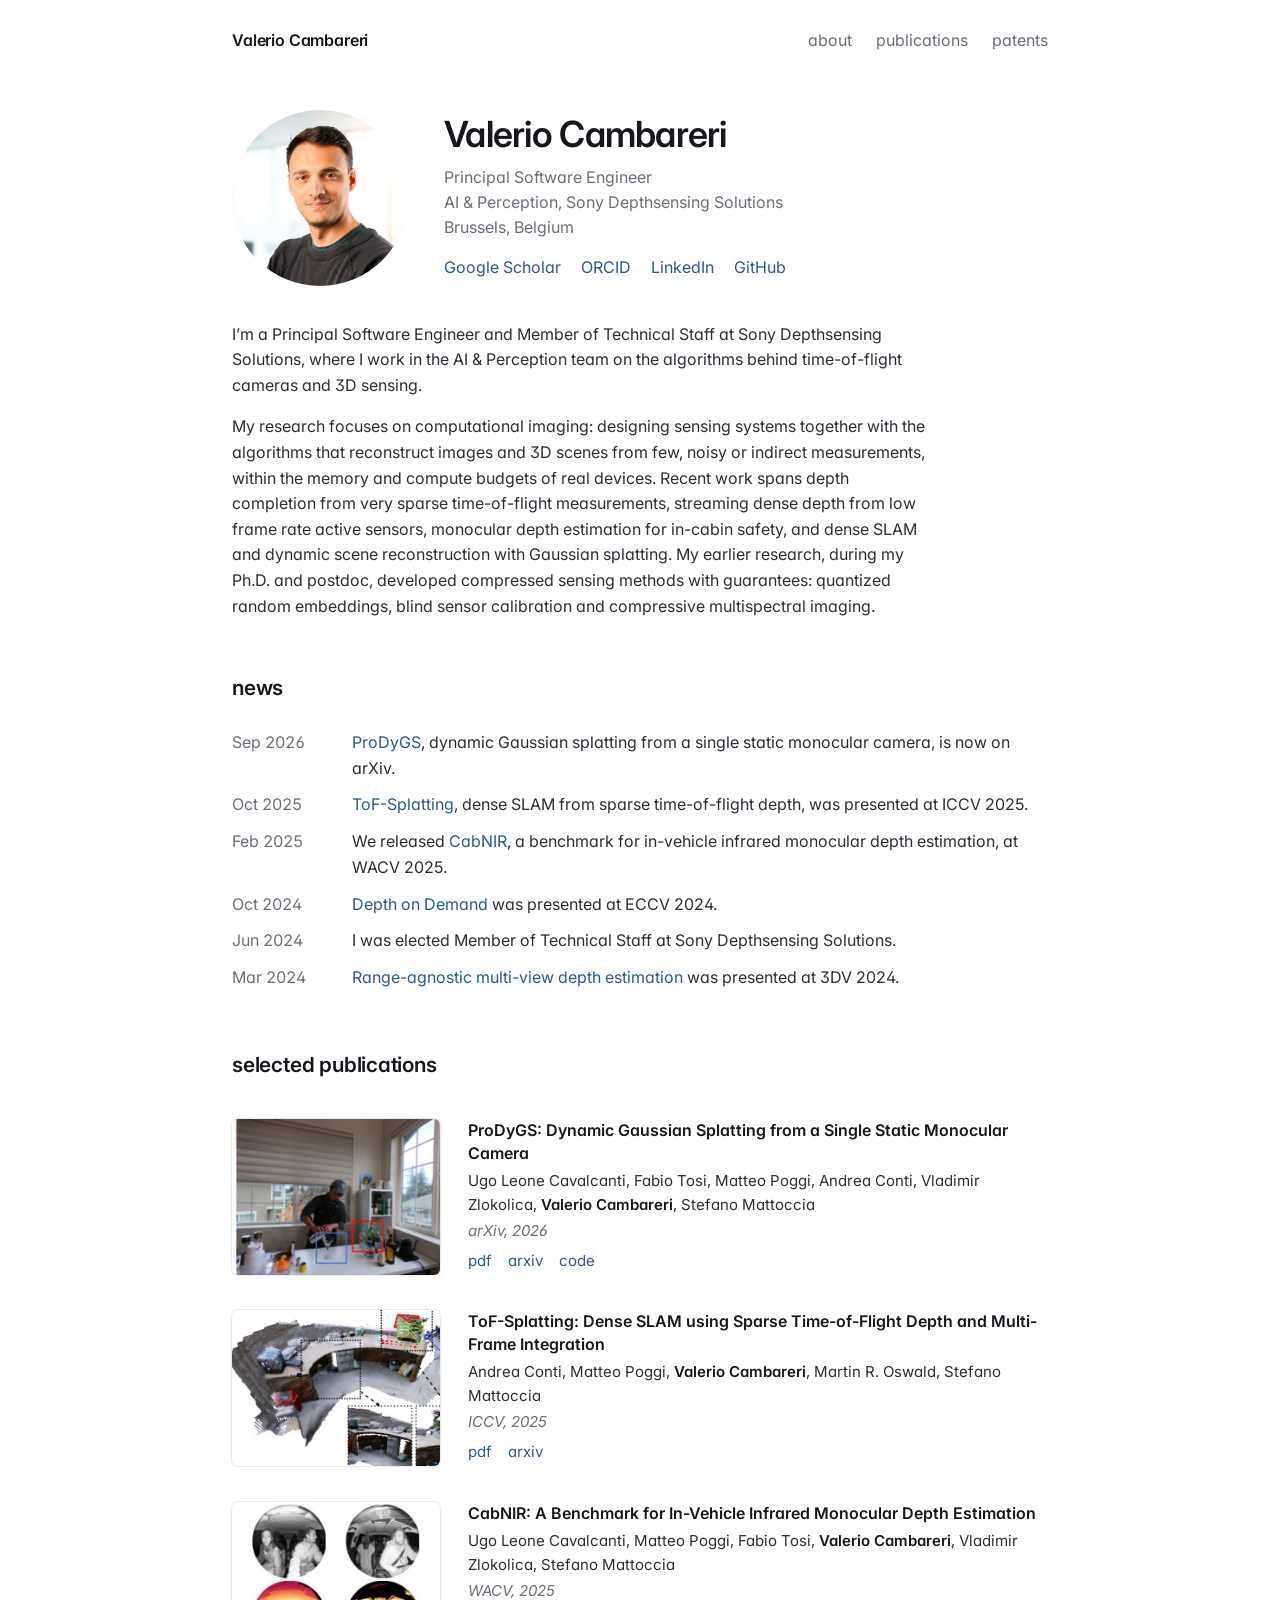
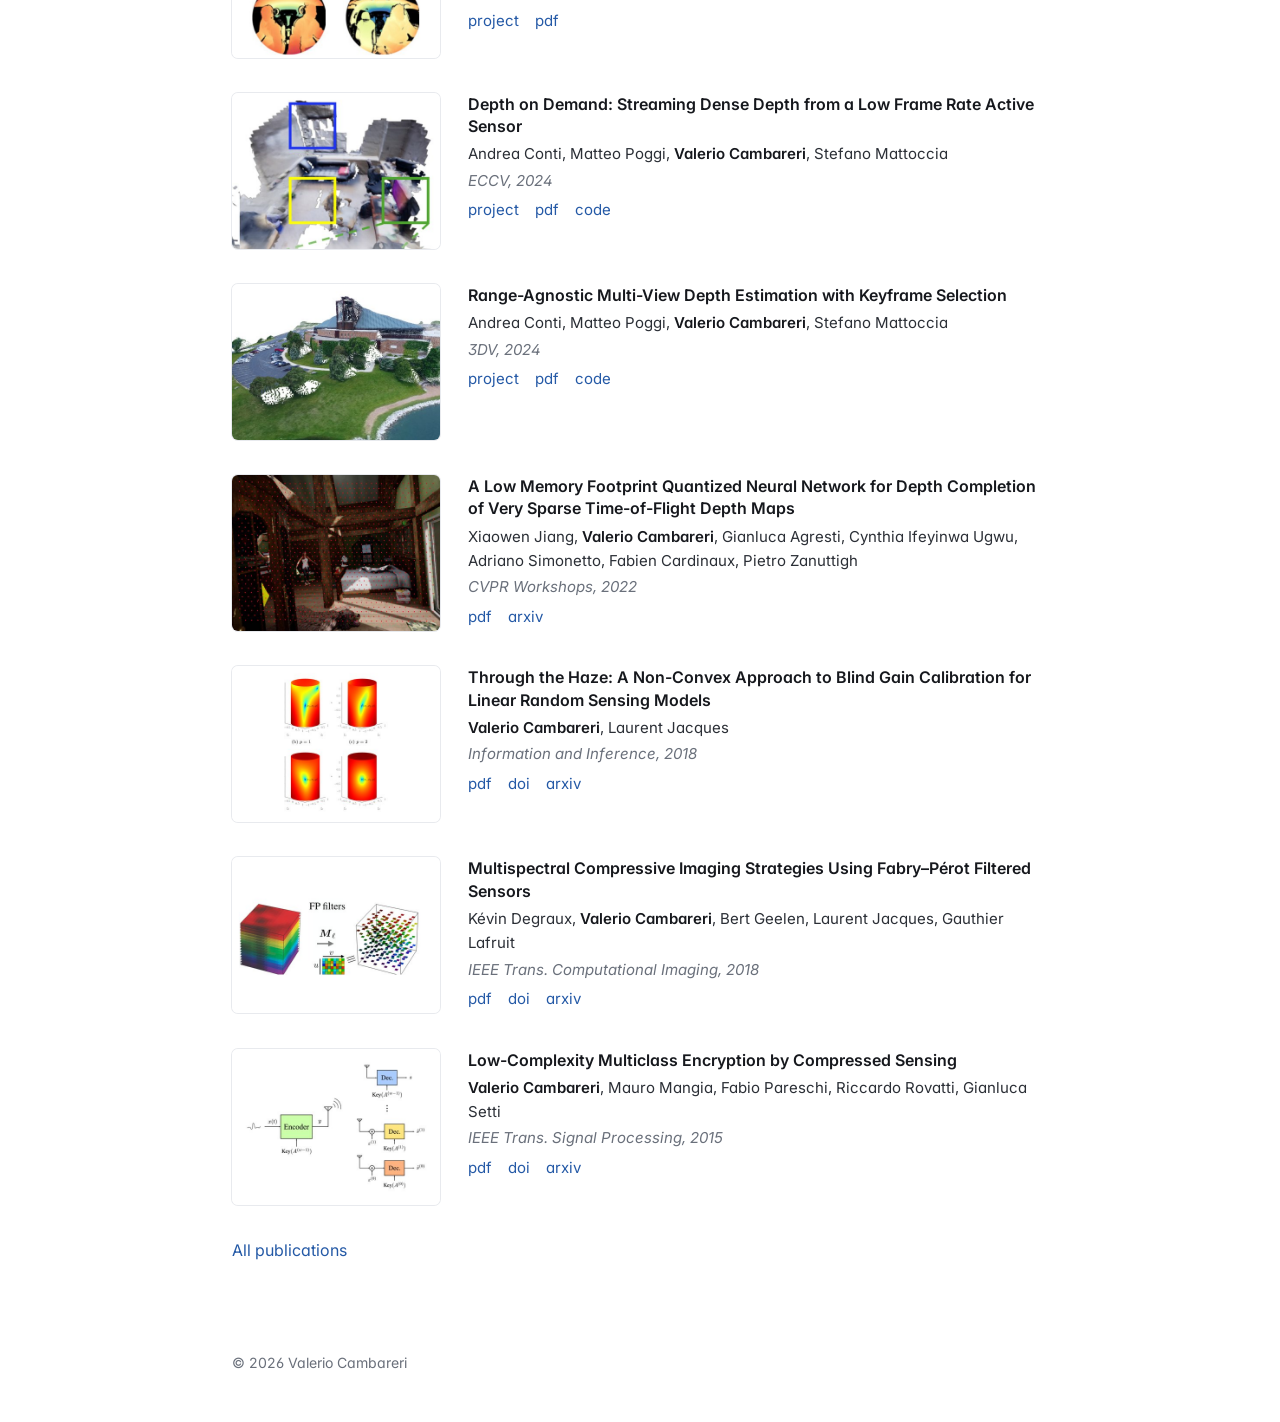
==== commit 357783c2: "add: personal site" ====
--- a/index.html
+++ b/index.html
@@ -1,966 +1,151 @@
 <!DOCTYPE html>
 <html lang="en">
+<head>
+  <meta charset="utf-8">
+  <meta name="viewport" content="width=device-width, initial-scale=1">
+  <title>Valerio Cambareri</title>
+  <meta name="description" content="Valerio Cambareri: computational imaging, depth sensing and 3D vision. Principal Software Engineer at Sony Depthsensing Solutions, Brussels.">
+  <meta property="og:title" content="Valerio Cambareri">
+  <meta property="og:description" content="Valerio Cambareri: computational imaging, depth sensing and 3D vision. Principal Software Engineer at Sony Depthsensing Solutions, Brussels.">
+  <meta property="og:type" content="website">
+  <meta property="og:url" content="https://vc86.github.io/">
+  <link rel="preconnect" href="https://fonts.googleapis.com">
+  <link rel="preconnect" href="https://fonts.gstatic.com" crossorigin>
+  <link href="https://fonts.googleapis.com/css2?family=Inter:wght@400;500;600&display=swap" rel="stylesheet">
+  <link rel="stylesheet" href="style.css">
+  <script>if (new URLSearchParams(location.search).has("deck")) location.replace("deck-welder/" + location.search);</script>
+</head>
+<body>
+  <nav class="site-nav" aria-label="Site">
+    <a class="home" href="">Valerio Cambareri</a>
+    <div class="nav-links"><a href="about/">about</a><a href="publications/">publications</a><a href="patents/">patents</a></div>
+  </nav>
+  <main class="page">
+    <header class="hero">
+      <img class="portrait" src="images/profile.jpg" alt="Portrait of Valerio Cambareri">
+      <div>
+        <h1>Valerio Cambareri</h1>
+        <p class="role">Principal Software Engineer<br>AI &amp; Perception, Sony Depthsensing Solutions<br>Brussels, Belgium</p>
+      <p class="profiles">
+        <a href="https://scholar.google.com/citations?user=yYHJGZUAAAAJ&amp;hl=en">Google Scholar</a>
+        <a href="https://orcid.org/0000-0001-6459-6323">ORCID</a>
+        <a href="https://www.linkedin.com/in/vcambareri/">LinkedIn</a>
+        <a href="https://github.com/VC86">GitHub</a>
+      </p>
+      </div>
+    </header>
 
-<head>
-    <meta charset="UTF-8">
-    <meta name="viewport" content="width=device-width, initial-scale=1.0">
-    <title>Deck Welder</title>
-    <style>
-        :root {
-            --bg: #0f1115;
-            --panel: #171a21;
-            --panel-2: #1e222b;
-            --border: #2a2f3b;
-            --text: #e8e6e1;
-            --muted: #8b93a1;
-            --accent: #d6b36a;
-            --good: #5cc07a;
-            --bad: #e0645c;
-            --land: #b08968;
-            --ramp: #55b36a;
-            --draw: #4a9be8;
-            --removal: #e0584f;
-            --other: #8b93a1;
-        }
+    <div class="lede">
+      <p>I’m a Principal Software Engineer and Member of Technical Staff at Sony Depthsensing Solutions, where I work in the AI &amp; Perception team on the algorithms behind time-of-flight cameras and 3D sensing.</p>
+      <p>My research focuses on computational imaging: designing sensing systems together with the algorithms that reconstruct images and 3D scenes from few, noisy or indirect measurements, within the memory and compute budgets of real devices. Recent work spans depth completion from very sparse time-of-flight measurements, streaming dense depth from low frame rate active sensors, monocular depth estimation for in-cabin safety, and dense SLAM and dynamic scene reconstruction with Gaussian splatting. My earlier research, during my Ph.D. and postdoc, developed compressed sensing methods with guarantees: quantized random embeddings, blind sensor calibration and compressive multispectral imaging.</p>
+    </div>
 
-        * { box-sizing: border-box; }
+    <section>
+      <h2>news</h2>
+      <ul class="news">
+      <li><span class="when">Sep 2026</span><p><a href="https://arxiv.org/abs/2609.32711">ProDyGS</a>, dynamic Gaussian splatting from a single static monocular camera, is now on arXiv.</p></li>
+      <li><span class="when">Oct 2025</span><p><a href="https://arxiv.org/abs/2504.16545">ToF-Splatting</a>, dense SLAM from sparse time-of-flight depth, was presented at ICCV 2025.</p></li>
+      <li><span class="when">Feb 2025</span><p>We released <a href="https://cabnir.github.io/">CabNIR</a>, a benchmark for in-vehicle infrared monocular depth estimation, at WACV 2025.</p></li>
+      <li><span class="when">Oct 2024</span><p><a href="https://andreaconti.github.io/projects/depth_on_demand">Depth on Demand</a> was presented at ECCV 2024.</p></li>
+      <li><span class="when">Jun 2024</span><p>I was elected Member of Technical Staff at Sony Depthsensing Solutions.</p></li>
+      <li><span class="when">Mar 2024</span><p><a href="https://andreaconti.github.io/projects/range_agnostic_multi_view_depth">Range-agnostic multi-view depth estimation</a> was presented at 3DV 2024.</p></li>
+      </ul>
+    </section>
 
-        body {
-            margin: 0;
-            background: var(--bg);
-            color: var(--text);
-            font: 14px/1.4 system-ui, -apple-system, "Segoe UI", Roboto, sans-serif;
-        }
+    <section>
+      <h2>selected publications</h2>
+    <article class="pub">
+      <div class="thumb"><img src="images/prodygs.jpg" alt="" loading="lazy"></div>
+      <div>
+        <h3><a href="https://arxiv.org/pdf/2609.32711">ProDyGS: Dynamic Gaussian Splatting from a Single Static Monocular Camera</a></h3>
+        <p class="authors">Ugo Leone Cavalcanti, Fabio Tosi, Matteo Poggi, Andrea Conti, Vladimir Zlokolica, <span class="me">Valerio Cambareri</span>, Stefano Mattoccia</p>
+        <p class="venue">arXiv, 2026</p>
+        <p class="links"><a href="https://arxiv.org/pdf/2609.32711">pdf</a> <a href="https://arxiv.org/abs/2609.32711">arxiv</a> <a href="https://github.com/ugoleone/ProDyGS">code</a></p>
+      </div>
+    </article>
 
-        h1 { margin: 0; font-size: 20px; color: var(--accent); letter-spacing: .5px; }
-        h2 { margin: 0 0 8px; font-size: 12px; text-transform: uppercase; letter-spacing: 1px; color: var(--muted); }
+    <article class="pub">
+      <div class="thumb"><img src="images/tof-splatting.jpg" alt="" loading="lazy"></div>
+      <div>
+        <h3><a href="https://openaccess.thecvf.com/content/ICCV2025/html/Conti_ToF-Splatting_Dense_SLAM_using_Sparse_Time-of-Flight_Depth_and_Multi-Frame_Integration_ICCV_2025_paper.html">ToF-Splatting: Dense SLAM using Sparse Time-of-Flight Depth and Multi-Frame Integration</a></h3>
+        <p class="authors">Andrea Conti, Matteo Poggi, <span class="me">Valerio Cambareri</span>, Martin R. Oswald, Stefano Mattoccia</p>
+        <p class="venue">ICCV, 2025</p>
+        <p class="links"><a href="https://openaccess.thecvf.com/content/ICCV2025/html/Conti_ToF-Splatting_Dense_SLAM_using_Sparse_Time-of-Flight_Depth_and_Multi-Frame_Integration_ICCV_2025_paper.html">pdf</a> <a href="https://arxiv.org/abs/2504.16545">arxiv</a></p>
+      </div>
+    </article>
 
-        .app { display: grid; grid-template-columns: 300px 1fr; min-height: 100vh; }
+    <article class="pub">
+      <div class="thumb"><img src="images/cabnir.jpg" alt="" loading="lazy"></div>
+      <div>
+        <h3><a href="https://cabnir.github.io/">CabNIR: A Benchmark for In-Vehicle Infrared Monocular Depth Estimation</a></h3>
+        <p class="authors">Ugo Leone Cavalcanti, Matteo Poggi, Fabio Tosi, <span class="me">Valerio Cambareri</span>, Vladimir Zlokolica, Stefano Mattoccia</p>
+        <p class="venue">WACV, 2025</p>
+        <p class="links"><a href="https://cabnir.github.io/">project</a> <a href="https://openaccess.thecvf.com/content/WACV2025/html/Cavalcanti_CabNIR_A_Benchmark_for_In-Vehicle_Infrared_Monocular_Depth_Estimation_WACV_2025_paper.html">pdf</a></p>
+      </div>
+    </article>
 
-        .side {
-            background: var(--panel);
-            border-right: 1px solid var(--border);
-            padding: 16px;
-            display: flex;
-            flex-direction: column;
-            gap: 20px;
-            position: sticky;
-            top: 0;
-            height: 100vh;
-            overflow-y: auto;
-        }
+    <article class="pub">
+      <div class="thumb"><img src="images/depth-on-demand.jpg" alt="" loading="lazy"></div>
+      <div>
+        <h3><a href="https://andreaconti.github.io/projects/depth_on_demand">Depth on Demand: Streaming Dense Depth from a Low Frame Rate Active Sensor</a></h3>
+        <p class="authors">Andrea Conti, Matteo Poggi, <span class="me">Valerio Cambareri</span>, Stefano Mattoccia</p>
+        <p class="venue">ECCV, 2024</p>
+        <p class="links"><a href="https://andreaconti.github.io/projects/depth_on_demand">project</a> <a href="https://arxiv.org/pdf/2409.08277">pdf</a> <a href="https://github.com/andreaconti/depth-on-demand">code</a></p>
+      </div>
+    </article>
 
-        main { padding: 16px; display: flex; flex-direction: column; gap: 16px; min-width: 0; }
+    <article class="pub">
+      <div class="thumb"><img src="images/ramdepth.jpg" alt="" loading="lazy"></div>
+      <div>
+        <h3><a href="https://andreaconti.github.io/projects/range_agnostic_multi_view_depth">Range-Agnostic Multi-View Depth Estimation with Keyframe Selection</a></h3>
+        <p class="authors">Andrea Conti, Matteo Poggi, <span class="me">Valerio Cambareri</span>, Stefano Mattoccia</p>
+        <p class="venue">3DV, 2024</p>
+        <p class="links"><a href="https://andreaconti.github.io/projects/range_agnostic_multi_view_depth">project</a> <a href="https://arxiv.org/pdf/2401.14401">pdf</a> <a href="https://github.com/andreaconti/ramdepth">code</a></p>
+      </div>
+    </article>
 
-        .panel { background: var(--panel); border: 1px solid var(--border); border-radius: 8px; padding: 16px; }
-        .panel-head { display: flex; align-items: center; justify-content: space-between; gap: 12px; flex-wrap: wrap; margin-bottom: 8px; }
-        .panel-head h2 { margin: 0; }
+    <article class="pub">
+      <div class="thumb"><img src="images/sparse-tof-qnn.jpg" alt="" loading="lazy"></div>
+      <div>
+        <h3><a href="https://arxiv.org/pdf/2205.12918">A Low Memory Footprint Quantized Neural Network for Depth Completion of Very Sparse Time-of-Flight Depth Maps</a></h3>
+        <p class="authors">Xiaowen Jiang, <span class="me">Valerio Cambareri</span>, Gianluca Agresti, Cynthia Ifeyinwa Ugwu, Adriano Simonetto, Fabien Cardinaux, Pietro Zanuttigh</p>
+        <p class="venue">CVPR Workshops, 2022</p>
+        <p class="links"><a href="https://arxiv.org/pdf/2205.12918">pdf</a> <a href="https://arxiv.org/abs/2205.12918">arxiv</a></p>
+      </div>
+    </article>
 
-        textarea {
-            width: 100%;
-            height: 150px;
-            resize: vertical;
-            background: #0b0d11;
-            color: var(--text);
-            border: 1px solid var(--border);
-            border-radius: 6px;
-            padding: 8px;
-            font: 12px/1.4 ui-monospace, Consolas, monospace;
-        }
+    <article class="pub">
+      <div class="thumb"><img src="images/through-the-haze.jpg" alt="" loading="lazy"></div>
+      <div>
+        <h3><a href="https://arxiv.org/pdf/1610.09028">Through the Haze: A Non-Convex Approach to Blind Gain Calibration for Linear Random Sensing Models</a></h3>
+        <p class="authors"><span class="me">Valerio Cambareri</span>, Laurent Jacques</p>
+        <p class="venue">Information and Inference, 2018</p>
+        <p class="links"><a href="https://arxiv.org/pdf/1610.09028">pdf</a> <a href="https://doi.org/10.1093/imaiai/iay004">doi</a> <a href="https://arxiv.org/abs/1610.09028">arxiv</a></p>
+      </div>
+    </article>
 
-        input[type=number] {
-            width: 54px;
-            background: var(--panel-2);
-            color: var(--text);
-            border: 1px solid var(--border);
-            border-radius: 4px;
-            padding: 4px;
-            text-align: center;
-        }
+    <article class="pub">
+      <div class="thumb"><img src="images/fabry-perot.jpg" alt="" loading="lazy"></div>
+      <div>
+        <h3><a href="https://arxiv.org/pdf/1802.02040">Multispectral Compressive Imaging Strategies Using Fabry–Pérot Filtered Sensors</a></h3>
+        <p class="authors">Kévin Degraux, <span class="me">Valerio Cambareri</span>, Bert Geelen, Laurent Jacques, Gauthier Lafruit</p>
+        <p class="venue">IEEE Trans. Computational Imaging, 2018</p>
+        <p class="links"><a href="https://arxiv.org/pdf/1802.02040">pdf</a> <a href="https://doi.org/10.1109/TCI.2018.2864659">doi</a> <a href="https://arxiv.org/abs/1802.02040">arxiv</a></p>
+      </div>
+    </article>
 
-        button {
-            font: inherit;
-            font-weight: 600;
-            padding: 8px 12px;
-            border: 1px solid var(--border);
-            border-radius: 6px;
-            background: var(--panel-2);
-            color: var(--text);
-            cursor: pointer;
-        }
-        button:hover:not(:disabled) { border-color: var(--accent); }
-        button:disabled { opacity: .4; cursor: not-allowed; }
-        button.primary { background: var(--accent); border-color: var(--accent); color: #17130a; }
-        button.keep { background: #1f4d30; border-color: #2f7a49; }
-        button.mull { background: #5a2623; border-color: #8d3a35; }
-        :focus-visible { outline: 2px solid var(--accent); outline-offset: 2px; }
-
-        .row { display: flex; gap: 8px; margin-top: 8px; flex-wrap: wrap; }
-        .row > button { flex: 1; }
-        .status { margin: 8px 0 0; font-size: 12px; color: var(--muted); min-height: 1em; overflow-wrap: anywhere; }
-        .status.warn { color: #e2b34a; }
-        .status.error { color: var(--bad); }
-
-        .chips { display: flex; flex-wrap: wrap; gap: 6px; margin-top: 8px; }
-        .chip {
-            font-size: 11px;
-            padding: 2px 8px;
-            border-radius: 99px;
-            border: 1px solid var(--border);
-            background: var(--panel-2);
-            color: var(--text);
-            font-weight: 500;
-        }
-        .chip i, .dot { display: inline-block; width: 8px; height: 8px; border-radius: 50%; margin-right: 5px; background: var(--c); }
-        button.chip.on { border-color: var(--accent); color: var(--accent); }
-
-        .rules { display: grid; grid-template-columns: 1fr auto auto; gap: 6px 8px; align-items: center; font-size: 13px; }
-        .rules .head { font-size: 11px; color: var(--muted); text-align: center; }
-
-        .hint { color: var(--muted); font-size: 12px; margin: 0; }
-
-        /* hand */
-        .hand { display: grid; grid-template-columns: repeat(7, 1fr); gap: 10px; }
-        .slot { min-width: 0; }
-        .card {
-            position: relative;
-            aspect-ratio: 488 / 680;
-            border-radius: 4.5%;
-            background: var(--panel-2);
-            border: 1px dashed var(--border);
-            overflow: hidden;
-            display: flex;
-            align-items: center;
-            justify-content: center;
-            padding: 6px;
-            text-align: center;
-            font-size: 12px;
-            color: var(--muted);
-            transition: transform .12s;
-        }
-        .card:hover { transform: translateY(-4px); }
-        .card img { position: absolute; inset: 0; width: 100%; height: 100%; object-fit: cover; }
-        .hide-img .card img, .hide-img #peek { display: none; }
-        .slot .name { margin-top: 5px; font-size: 12px; font-weight: 600; overflow: hidden; text-overflow: ellipsis; white-space: nowrap; }
-        .slot .cats { font-size: 11px; color: var(--muted); }
-
-        .verdict { display: flex; gap: 8px; flex-wrap: wrap; align-items: center; font-size: 13px; }
-        .badge { padding: 2px 10px; border-radius: 99px; font-weight: 700; font-size: 12px; }
-        .badge.keep { background: #1f4d30; color: #8fe3a9; }
-        .badge.mull { background: #5a2623; color: #f2a29c; }
-        .counts { color: var(--muted); font-size: 12px; }
-
-        .actions { display: flex; gap: 10px; flex-wrap: wrap; margin-top: 14px; align-items: center; }
-        .actions button { min-width: 130px; padding: 10px 16px; }
-        .actions label { margin-left: auto; color: var(--muted); font-size: 12px; cursor: pointer; }
-
-        /* ranking */
-        .rank { list-style: none; margin: 8px 0 0; padding: 0; max-height: 640px; overflow-y: auto; }
-        .rank li {
-            display: grid;
-            grid-template-columns: 32px minmax(0, 1fr) 60px minmax(80px, 180px) 46px 50px;
-            gap: 10px;
-            align-items: center;
-            padding: 5px 6px;
-            border-bottom: 1px solid var(--border);
-            font-size: 13px;
-        }
-        .rank li:hover { background: var(--panel-2); }
-        .rk { color: var(--muted); text-align: right; font-variant-numeric: tabular-nums; }
-        .nm { overflow: hidden; text-overflow: ellipsis; white-space: nowrap; }
-        .nm small { color: var(--muted); margin-left: 4px; }
-        .bar { height: 8px; border-radius: 4px; background: var(--panel-2); overflow: hidden; }
-        .bar i { display: block; height: 100%; background: var(--accent); }
-        .pct, .dlt { font-variant-numeric: tabular-nums; text-align: right; }
-        .dlt.up { color: var(--good); }
-        .dlt.down { color: var(--bad); }
-
-        #peek {
-            position: fixed;
-            width: 244px;
-            border-radius: 11px;
-            pointer-events: none;
-            z-index: 10;
-            box-shadow: 0 8px 24px #000a;
-        }
-
-        @media (max-width: 900px) {
-            .app { grid-template-columns: 1fr; }
-            .side { position: static; height: auto; border-right: 0; border-bottom: 1px solid var(--border); }
-            .hand { grid-template-columns: repeat(4, 1fr); }
-            .actions label { margin-left: 0; }
-            .rank li { grid-template-columns: 28px minmax(0, 1fr) 50px 46px; }
-            .rank .bar, .rank .cats { display: none; }
-        }
-    </style>
-</head>
-
-<body>
-    <div class="app">
-        <aside class="side">
-            <h1>Deck Welder</h1>
-
-            <section>
-                <h2>Deck</h2>
-                <textarea id="deckInput" spellcheck="false"
-                    placeholder="Paste a public Moxfield link, or a decklist:&#10;1 Sol Ring&#10;1x Arcane Signet&#10;35 Island"></textarea>
-                <div class="row"><button class="primary" id="btnLoad">Load deck</button></div>
-                <p class="status" id="status" role="status"></p>
-                <div class="chips" id="deckStats"></div>
-            </section>
-
-            <section>
-                <h2>Keep rules</h2>
-                <div class="rules" id="rules"></div>
-                <p class="hint" style="margin-top:8px">A 7-card hand is a keep when every count is within range.</p>
-            </section>
-
-            <section>
-                <h2>Learning</h2>
-                <p class="hint" id="learnInfo"></p>
-                <div class="row">
-                    <button id="btnExport" disabled>Export</button>
-                    <button id="btnImport" disabled>Import</button>
-                    <button id="btnReset" disabled>Reset</button>
-                </div>
-                <input type="file" id="fileInput" accept=".json,application/json" hidden>
-            </section>
-        </aside>
-
-        <main>
-            <section class="panel">
-                <div class="panel-head">
-                    <h2>Opening hand</h2>
-                    <div class="verdict" id="verdict"></div>
-                </div>
-                <div class="hand" id="hand"></div>
-                <div class="actions">
-                    <button class="keep" id="btnKeep" disabled>Keep (←)</button>
-                    <button class="mull" id="btnMull" disabled>Mulligan (→)</button>
-                    <button id="btnNew" disabled>New hand (Space)</button>
-                    <button id="btnUndo" disabled>Undo (⌫)</button>
-                    <label title="Only deal hands that already meet your keep rules"><input type="checkbox" id="chkSmart"> Smart sampling</label>
-                    <label title="Hide card art, e.g. to judge hands by their categories only"><input type="checkbox" id="chkHide"> Hide images</label>
-                </div>
-            </section>
-
-            <section class="panel">
-                <div class="panel-head">
-                    <h2>Keepability ranking</h2>
-                    <div class="chips" id="filters" style="margin:0"></div>
-                </div>
-                <p class="hint" id="rankNote">Load a deck to rank its cards from most to least keepable.</p>
-                <ol class="rank" id="rankList"></ol>
-            </section>
-        </main>
-    </div>
-    <img id="peek" alt="" hidden>
-
-    <script>
-        'use strict';
-
-        const HAND_SIZE = 7;
-        const SIM_HANDS = 20000;     // Monte Carlo hands used for the ranking
-        const MIN_DECISIONS = 12;    // decisions needed before the model replaces the rules
-        const HEAVY_MV = 5;          // non-land cards at or above this mana value count as "expensive"
-        const CACHE_KEY = 'deckwelder.cards.v1';
-        const CACHE_TTL = 14 * 24 * 3600 * 1000;
-
-        const CATS = {
-            land: 'Land', ramp: 'Ramp', draw: 'Draw', removal: 'Removal', other: 'Other'
-        };
-        // Lands come from the card's type line; the rest are Scryfall Tagger tags.
-        const TAG_QUERIES = { ramp: 'otag:ramp', draw: 'otag:draw', removal: 'otag:removal' };
-        // Counted per hand: [land, ramp, draw, removal, heavy]
-        const RULES = [
-            { key: 'land', label: 'Lands', min: 2, max: 5 },
-            { key: 'ramp', label: 'Ramp', min: 1, max: 7 },
-            { key: 'draw', label: 'Card draw', min: 1, max: 7 },
-            { key: 'heavy', label: `Expensive (MV ${HEAVY_MV}+)`, min: 0, max: 2 }
-        ];
-        const COUNT_KEYS = ['land', 'ramp', 'draw', 'removal', 'heavy'];
-
-        const S = {
-            cards: [],        // unique cards: { name, qty, img, cmc, cats }
-            flags: [],        // per card: 0/1 for each COUNT_KEYS entry
-            deck: [],         // card indexes, one entry per copy
-            byName: new Map(),
-            hand: [],
-            decisions: [],    // { cards: [name], kept: 0|1 }
-            model: null,      // logistic weights, or null while rules are in charge
-            filter: 'all',
-            deckName: ''
-        };
-
-        const $ = id => document.getElementById(id);
-        const sleep = ms => new Promise(r => setTimeout(r, ms));
-        const norm = s => s.toLowerCase().normalize('NFD').replace(/[̀-ͯ]/g, '').trim();
-
-        function el(tag, cls, text) {
-            const e = document.createElement(tag);
-            if (cls) e.className = cls;
-            if (text !== undefined) e.textContent = text;
-            return e;
-        }
-
-        function setStatus(msg, kind = '') {
-            const s = $('status');
-            s.textContent = msg;
-            s.className = 'status ' + kind;
-        }
-
-        /* ---------- Decklist parsing ---------- */
-
-        // Handles "1 Sol Ring", "1x Sol Ring (CMM) 400 *F*", section headers and comment lines.
-        function parseDecklist(text) {
-            const skipHeader = /^(sideboard|commanders?|companion|maybeboard|considering)\s*:?$/i;
-            const mainHeader = /^(deck|mainboard|main)\s*:?$/i;
-            const entries = [];
-            let skipping = false, block = 0, sawHeader = false;
-
-            for (const raw of text.split(/\r?\n/)) {
-                const line = raw.trim();
-                if (!line) { block++; continue; }
-                if (line.startsWith('//') || line.startsWith('#')) continue;
-                if (skipHeader.test(line)) { skipping = sawHeader = true; continue; }
-                if (mainHeader.test(line)) { skipping = false; sawHeader = true; continue; }
-                if (skipping) continue;
-
-                const m = line.match(/^(\d+)\s*x?\s+(.+)$/i);
-                const qty = m ? parseInt(m[1], 10) : 1;
-                const name = (m ? m[2] : line)
-                    .replace(/\s+\*[A-Za-z]\*\s*$/, '')                    // foil marker
-                    .replace(/\s+\([A-Za-z0-9]{2,6}\)(\s+[\w★-]+)*\s*$/, '') // (SET) 123
-                    .replace(/\s+#\S+/g, '')                               // #tags
-                    .trim();
-                if (name) entries.push({ name, qty, block });
-            }
-
-            // Plain exports without headers often list the commander(s) as a first block.
-            let list = entries;
-            if (!sawHeader && entries.length) {
-                const first = entries.filter(e => e.block === entries[0].block);
-                const rest = entries.filter(e => e.block !== entries[0].block);
-                const sum = a => a.reduce((n, e) => n + e.qty, 0);
-                if (sum(first) <= 2 && sum(rest) >= 97) list = rest;
-            }
-
-            const merged = new Map();
-            for (const e of list) {
-                const k = norm(e.name);
-                if (merged.has(k)) merged.get(k).qty += e.qty;
-                else merged.set(k, { name: e.name, qty: e.qty });
-            }
-            const out = [...merged.values()];
-            return { entries: out, total: out.reduce((n, e) => n + e.qty, 0) };
-        }
-
-        /* ---------- Moxfield ---------- */
-
-        function moxfieldId(text) {
-            const m = text.trim().match(/^(?:https?:\/\/)?(?:www\.)?moxfield\.com\/decks\/([\w-]+)/i);
-            return m ? m[1] : null;
-        }
-
-        // Accepts both the v3 ({boards:{mainboard:{cards}}}) and v2 ({mainboard}) payloads.
-        function moxfieldToText(json) {
-            const board = json?.boards?.mainboard?.cards ?? json?.mainboard;
-            if (!board) return null;
-            const lines = Object.values(board)
-                .map(c => `${c.quantity} ${c.card?.name}`)
-                .filter(l => !l.endsWith('undefined'));
-            return lines.length ? { name: json.name || '', text: lines.join('\n') } : null;
-        }
-
-        async function fetchTimeout(url, ms = 8000) {
-            const ctl = new AbortController();
-            const t = setTimeout(() => ctl.abort(), ms);
-            try { return await fetch(url, { signal: ctl.signal }); } finally { clearTimeout(t); }
-        }
-
-        // Moxfield sends no CORS headers, so try it directly and then fall back to public CORS proxies.
-        async function fetchMoxfield(id) {
-            const api = `https://api2.moxfield.com/v3/decks/all/${id}`;
-            const routes = [
-                api,
-                `https://corsproxy.io/?url=${encodeURIComponent(api)}`,
-                `https://api.allorigins.win/raw?url=${encodeURIComponent(api)}`,
-                `https://api.codetabs.com/v1/proxy/?quest=${encodeURIComponent(api)}`
-            ];
-            const attempt = async url => {
-                const res = await fetchTimeout(url);
-                const deck = res.ok && moxfieldToText(await res.json());
-                if (!deck) throw new Error('unusable response');
-                return deck;
-            };
-            try {
-                return await attempt(routes[0]);
-            } catch { /* expected: no CORS headers */ }
-            try {
-                return await Promise.any(routes.slice(1).map(attempt)); // first proxy to answer wins
-            } catch { /* all proxies failed */ }
-            throw new Error("Couldn't read that Moxfield deck from the browser (Moxfield blocks cross-site requests " +
-                "and the fallback proxies failed). In Moxfield use Export → Copy for plain text, and paste it here.");
-        }
-
-        /* ---------- Scryfall ---------- */
-
-        async function scryfall(path, body) {
-            const opts = body
-                ? { method: 'POST', headers: { 'Content-Type': 'application/json' }, body: JSON.stringify(body) }
-                : {};
-            for (let attempt = 0; ; attempt++) {
-                const res = await fetch('https://api.scryfall.com' + path, opts);
-                if (res.status === 429 || res.status >= 500) {
-                    if (attempt < 3) { await sleep(1000 * (attempt + 1)); continue; }
-                }
-                if (res.status === 404) return { data: [], not_found: [] }; // search with no matches
-                if (!res.ok) throw new Error(`Scryfall error ${res.status}`);
-                await sleep(100); // stay well under Scryfall's 10 requests/second
-                return res.json();
-            }
-        }
-
-        function chunks(items, size) {
-            const out = [];
-            for (let i = 0; i < items.length; i += size) out.push(items.slice(i, i + size));
-            return out;
-        }
-
-        // Group names so each search query stays under Scryfall's length limit.
-        function chunksByLength(names, maxChars = 800) {
-            const out = [[]];
-            let len = 0;
-            for (const n of names) {
-                if (len + n.length > maxChars && out.at(-1).length) { out.push([]); len = 0; }
-                out.at(-1).push(n);
-                len += n.length + 8;
-            }
-            return out;
-        }
-
-        function readCache() {
-            try { return JSON.parse(localStorage.getItem(CACHE_KEY)) || {}; } catch { return {}; }
-        }
-
-        function writeCache(cache) {
-            try { localStorage.setItem(CACHE_KEY, JSON.stringify(cache)); } catch { /* storage unavailable or full */ }
-        }
-
-        // Resolves deck entries to { name, img, cmc, cats } using Scryfall data (cached locally for two weeks).
-        async function resolveCards(entries) {
-            const cache = readCache();
-            const now = Date.now();
-            const info = new Map();   // norm(input name) -> info
-            const todo = [];
-            for (const e of entries) {
-                const hit = cache[norm(e.name)];
-                if (hit && now - hit.ts < CACHE_TTL) info.set(norm(e.name), hit);
-                else todo.push(e.name);
-            }
-
-            const fresh = [];
-            const missing = [];
-            const batches = chunks(todo, 75);
-            for (const [i, batch] of batches.entries()) {
-                setStatus(`Fetching cards… ${i + 1}/${batches.length}`);
-                const { data } = await scryfall('/cards/collection', { identifiers: batch.map(name => ({ name })) });
-                const byKey = new Map();
-                for (const c of data) {
-                    byKey.set(norm(c.name), c);
-                    c.name.split(' // ').forEach(face => byKey.set(norm(face), c));
-                }
-                for (const name of batch) {
-                    const c = byKey.get(norm(name)) ?? byKey.get(norm(name.split(' // ')[0]));
-                    if (!c) { missing.push(name); continue; }
-                    const front = c.card_faces?.[0]?.type_line ?? c.type_line ?? '';
-                    const rec = {
-                        name: c.name,
-                        img: c.image_uris?.normal ?? c.card_faces?.[0]?.image_uris?.normal ?? '',
-                        cmc: typeof c.cmc === 'number' ? c.cmc : 0,
-                        cats: front.includes('Land') ? ['land'] : [],
-                        ts: now
-                    };
-                    info.set(norm(name), rec);
-                    fresh.push([norm(name), rec]);
-                }
-            }
-
-            // Tag the non-land cards we haven't seen before (one search per tag per name chunk).
-            const nonLands = [...new Set(fresh.map(([, r]) => r).filter(r => !r.cats.includes('land')))];
-            const byOfficial = new Map(nonLands.map(r => [r.name, r]));
-            for (const [tag, query] of Object.entries(TAG_QUERIES)) {
-                for (const chunk of chunksByLength(nonLands.map(r => r.name))) {
-                    if (!chunk.length) continue;
-                    setStatus(`Tagging ${tag}…`);
-                    const names = chunk.map(n => `!"${n.replace(/"/g, '\\"')}"`).join(' or ');
-                    const { data } = await scryfall(`/cards/search?q=${encodeURIComponent(`${query} (${names})`)}`);
-                    for (const c of data) byOfficial.get(c.name)?.cats.push(tag);
-                }
-            }
-            fresh.forEach(([, rec]) => { if (!rec.cats.length) rec.cats.push('other'); });
-            for (const [key, rec] of fresh) cache[key] = rec;
-            if (fresh.length) writeCache(cache);
-
-            return { info, missing };
-        }
-
-        /* ---------- Deck state ---------- */
-
-        async function buildDeck(entries) {
-            const { info, missing } = await resolveCards(entries);
-
-            const byName = new Map(), cards = [], deck = [];
-            for (const e of entries) {
-                const rec = info.get(norm(e.name)) ?? { name: e.name, img: '', cmc: 0, cats: ['other'] };
-                let idx = byName.get(rec.name);
-                if (idx === undefined) {
-                    idx = cards.length;
-                    byName.set(rec.name, idx);
-                    cards.push({ name: rec.name, qty: 0, img: rec.img, cmc: rec.cmc, cats: rec.cats });
-                }
-                cards[idx].qty += e.qty;
-                for (let i = 0; i < e.qty; i++) deck.push(idx);
-            }
-
-            Object.assign(S, {
-                cards, deck, byName, hand: [], decisions: [], model: null,
-                flags: cards.map(c => {
-                    const land = c.cats.includes('land');
-                    return [land, c.cats.includes('ramp'), c.cats.includes('draw'),
-                        c.cats.includes('removal'), !land && c.cmc >= HEAVY_MV].map(Number);
-                })
-            });
-            return missing;
-        }
-
-        function handCounts(idxs) {
-            const counts = [0, 0, 0, 0, 0];
-            for (const i of idxs) for (let k = 0; k < 5; k++) counts[k] += S.flags[i][k];
-            return counts;
-        }
-
-        function readRules() {
-            const rules = {};
-            for (const r of RULES) {
-                const min = parseInt($(`r-${r.key}-min`).value, 10);
-                const max = parseInt($(`r-${r.key}-max`).value, 10);
-                rules[r.key] = { min: isNaN(min) ? 0 : min, max: isNaN(max) ? 99 : max };
-            }
-            return rules;
-        }
-
-        function ruleKeep(counts, rules) {
-            return RULES.every(r => {
-                const n = counts[COUNT_KEYS.indexOf(r.key)];
-                return n >= rules[r.key].min && n <= rules[r.key].max;
-            });
-        }
-
-        /* ---------- Keep model ---------- */
-
-        // Features: bias, lands, lands off the ideal of 3 (squared), ramp, draw, removal, expensive.
-        const features = c => [1, c[0], (c[0] - 3) ** 2, c[1], c[2], c[3], c[4]];
-        const sigmoid = z => 1 / (1 + Math.exp(-Math.max(-15, Math.min(15, z))));
-
-        // Logistic regression on the user's own keep/mulligan decisions (plain gradient descent, small L2 penalty).
-        function trainModel() {
-            const rows = S.decisions
-                .map(d => ({ idxs: d.cards.map(n => S.byName.get(n)), y: d.kept }))
-                .filter(r => r.idxs.every(i => i !== undefined))
-                .map(r => ({ x: features(handCounts(r.idxs)), y: r.y }));
-            const kept = rows.filter(r => r.y).length;
-            if (rows.length < MIN_DECISIONS || kept < 3 || rows.length - kept < 3) return null;
-
-            const w = new Array(rows[0].x.length).fill(0);
-            for (let epoch = 0; epoch < 3000; epoch++) {
-                const g = new Array(w.length).fill(0);
-                for (const { x, y } of rows) {
-                    const err = sigmoid(w.reduce((s, wj, j) => s + wj * x[j], 0)) - y;
-                    for (let j = 0; j < w.length; j++) g[j] += err * x[j];
-                }
-                for (let j = 0; j < w.length; j++) w[j] -= 0.05 * (g[j] / rows.length + (j ? 0.01 * w[j] : 0));
-            }
-            return w;
-        }
-
-        // Probability that a hand with these counts is a keep: the learned model once trained, else the rules.
-        function keepProbability(counts, rules) {
-            if (S.model) return sigmoid(features(counts).reduce((s, x, j) => s + x * S.model[j], 0));
-            return ruleKeep(counts, rules) ? 1 : 0;
-        }
-
-        // Small seeded PRNG (mulberry32) so the ranking is stable between re-renders.
-        function seededRandom(seed) {
-            return () => {
-                seed = (seed + 0x6D2B79F5) | 0;
-                let t = Math.imul(seed ^ (seed >>> 15), 1 | seed);
-                t = (t + Math.imul(t ^ (t >>> 7), 61 | t)) ^ t;
-                return ((t ^ (t >>> 14)) >>> 0) / 4294967296;
-            };
-        }
-
-        // Keepability of a card = P(keep | card is in the opening hand), estimated over random hands.
-        // With smart sampling it is conditioned on the hand meeting the rules, which only the model can rank.
-        function rankCards(smart) {
-            if (smart && !S.model) return null;
-            const rules = readRules();
-            const random = seededRandom(12345);
-            const n = S.deck.length;
-            const pool = Int32Array.from(S.deck);
-            const sum = new Float64Array(S.cards.length), seen = new Uint32Array(S.cards.length);
-            const stamp = new Int32Array(S.cards.length).fill(-1);
-            let total = 0, accepted = 0;
-
-            for (let h = 0; accepted < SIM_HANDS && h < SIM_HANDS * 5; h++) {
-                for (let i = 0; i < HAND_SIZE; i++) {          // partial Fisher-Yates shuffle
-                    const j = i + Math.floor(random() * (n - i));
-                    [pool[i], pool[j]] = [pool[j], pool[i]];
-                }
-                const hand = pool.subarray(0, HAND_SIZE);
-                const counts = handCounts(hand);
-                if (smart && !ruleKeep(counts, rules)) continue;
-                const p = keepProbability(counts, rules);
-                total += p;
-                accepted++;
-                for (const c of hand) {
-                    if (stamp[c] === h) continue;               // count each card once per hand
-                    stamp[c] = h; sum[c] += p; seen[c]++;
-                }
-            }
-            if (!accepted) return null;                          // the rules can never be met
-            const base = total / accepted;
-            return {
-                base,
-                rows: S.cards
-                    .map((card, i) => ({ card, p: seen[i] ? sum[i] / seen[i] : base }))
-                    .sort((a, b) => b.p - a.p || a.card.name.localeCompare(b.card.name))
-                    .map((r, i) => ({ ...r, rank: i + 1, delta: r.p - base }))
-            };
-        }
-
-        /* ---------- Rendering ---------- */
-
-        function catDots(cats) {
-            const f = document.createDocumentFragment();
-            for (const c of cats) {
-                const d = el('span', 'dot');
-                d.style.setProperty('--c', `var(--${c})`);
-                d.title = CATS[c];
-                f.append(d);
-            }
-            return f;
-        }
-
-        function renderRules() {
-            const box = $('rules');
-            box.append(el('span'), el('span', 'head', 'min'), el('span', 'head', 'max'));
-            for (const r of RULES) {
-                box.append(el('span', '', r.label));
-                for (const bound of ['min', 'max']) {
-                    const input = el('input');
-                    Object.assign(input, { type: 'number', id: `r-${r.key}-${bound}`, value: r[bound], min: 0, max: 99 });
-                    input.addEventListener('input', refresh);
-                    box.append(input);
-                }
-            }
-        }
-
-        function renderDeckStats() {
-            const box = $('deckStats');
-            box.replaceChildren();
-            if (!S.deck.length) return;
-            box.append(el('span', 'chip', `${S.deck.length} cards`));
-            for (const cat of Object.keys(CATS)) {
-                const n = S.cards.reduce((s, c) => s + (c.cats.includes(cat) ? c.qty : 0), 0);
-                if (!n) continue;
-                const chip = el('span', 'chip');
-                const dot = el('i');
-                dot.style.setProperty('--c', `var(--${cat})`);
-                chip.append(dot, `${CATS[cat]} ${n}`);
-                box.append(chip);
-            }
-        }
-
-        function renderHand() {
-            const box = $('hand');
-            box.replaceChildren();
-            const loaded = S.deck.length > 0;
-            for (let i = 0; i < HAND_SIZE; i++) {
-                const slot = el('div', 'slot');
-                const card = el('div', 'card');
-                const c = S.cards[S.hand[i]];
-                if (c) {
-                    card.style.border = '0';
-                    card.append(c.name);
-                    if (c.img) {
-                        const img = el('img');
-                        img.alt = c.name; img.src = c.img;
-                        img.addEventListener('error', () => img.remove());
-                        card.append(img);
-                    }
-                    slot.append(card, el('div', 'name', c.name));
-                    const cats = el('div', 'cats');
-                    cats.append(catDots(c.cats), c.cats.map(k => CATS[k]).join(', '));
-                    slot.append(cats);
-                } else {
-                    slot.append(card);
-                }
-                box.append(slot);
-            }
-            for (const id of ['btnKeep', 'btnMull', 'btnNew']) $(id).disabled = !loaded;
-            renderVerdict();
-        }
-
-        function renderVerdict() {
-            const box = $('verdict');
-            box.replaceChildren();
-            if (!S.hand.length) return;
-            const counts = handCounts(S.hand);
-            const rules = readRules();
-            const keep = ruleKeep(counts, rules);
-            box.append(el('span', `badge ${keep ? 'keep' : 'mull'}`, keep ? 'Rules: keep' : 'Rules: mulligan'));
-            if (S.model) box.append(el('span', 'badge', `Model: ${Math.round(keepProbability(counts, rules) * 100)}% keep`));
-            box.append(el('span', 'counts',
-                `${counts[0]} land · ${counts[1]} ramp · ${counts[2]} draw · ${counts[3]} removal · ${counts[4]} expensive`));
-        }
-
-        function renderLearning() {
-            const n = S.decisions.length, kept = S.decisions.filter(d => d.kept).length;
-            let msg;
-            if (S.model) msg = `Ranking uses a model trained on your ${n} decisions (${kept} kept).`;
-            else if (!n) msg = `Ranking uses your keep rules. Keep or mulligan hands to teach the model (it needs ${MIN_DECISIONS}, with at least 3 of each).`;
-            else msg = `${n} decision${n > 1 ? 's' : ''} so far (${kept} kept). Still using your rules until there are ${MIN_DECISIONS} with at least 3 of each.`;
-            $('learnInfo').textContent = msg;
-            $('btnExport').disabled = $('btnReset').disabled = !n;
-            $('btnImport').disabled = !S.deck.length;
-            $('btnUndo').disabled = !n;
-        }
-
-        function renderRanking() {
-            const filters = $('filters'), list = $('rankList');
-            list.replaceChildren();
-            filters.replaceChildren();
-            if (!S.deck.length) return;
-
-            const smart = $('chkSmart').checked;
-            const ranked = rankCards(smart);
-            if (!ranked) {
-                $('rankNote').textContent = smart && !S.model
-                    ? `Smart sampling ranks cards among hands that already meet your rules, which needs a trained model. ` +
-                      `Record ${MIN_DECISIONS} decisions (at least 3 keeps and 3 mulligans) or turn smart sampling off.`
-                    : 'No random hand meets your keep rules. Loosen them to get a ranking.';
-                return;
-            }
-            const { base, rows } = ranked;
-            for (const key of ['all', ...Object.keys(CATS)]) {
-                if (key !== 'all' && !S.cards.some(c => c.cats.includes(key))) continue;
-                const b = el('button', 'chip' + (S.filter === key ? ' on' : ''), key === 'all' ? 'All' : CATS[key]);
-                b.addEventListener('click', () => { S.filter = key; renderRanking(); });
-                filters.append(b);
-            }
-
-            const source = S.model ? `your ${S.decisions.length} decisions` : 'your keep rules';
-            $('rankNote').textContent =
-                `Chance that a 7-card hand containing the card is a keep, over ${SIM_HANDS.toLocaleString()} random hands ` +
-                `${smart ? 'that meet your rules ' : ''}using ${source}. Deck average: ${(base * 100).toFixed(1)}%. ` +
-                'Hover a row to see the card.';
-
-            const frag = document.createDocumentFragment();
-            for (const r of rows) {
-                if (S.filter !== 'all' && !r.card.cats.includes(S.filter)) continue;
-                const li = el('li');
-                li.dataset.img = r.card.img;
-                const name = el('span', 'nm', r.card.name);
-                if (r.card.qty > 1) name.append(el('small', '', `×${r.card.qty}`));
-                const cats = el('span', 'cats');
-                cats.append(catDots(r.card.cats));
-                const bar = el('span', 'bar');
-                const fill = el('i');
-                fill.style.width = `${(r.p * 100).toFixed(1)}%`;
-                bar.append(fill);
-                const delta = Math.abs(r.delta) < 0.0005 ? '0.0' : (r.delta * 100).toFixed(1);
-                li.append(el('span', 'rk', r.rank), name, cats, bar,
-                    el('span', 'pct', `${(r.p * 100).toFixed(0)}%`),
-                    el('span', 'dlt ' + (r.delta > 0.0005 ? 'up' : r.delta < -0.0005 ? 'down' : ''),
-                        (r.delta > 0 ? '+' : '') + delta));
-                frag.append(li);
-            }
-            list.append(frag);
-        }
-
-        // Re-render everything that depends on the rules or the model.
-        function refresh() {
-            S.model = trainModel();
-            renderLearning();
-            renderVerdict();
-            renderRanking();
-        }
-
-        /* ---------- Hands & decisions ---------- */
-
-        function randomHand() {
-            const pool = [...S.deck];
-            for (let i = 0; i < HAND_SIZE; i++) {
-                const j = i + Math.floor(Math.random() * (pool.length - i));
-                [pool[i], pool[j]] = [pool[j], pool[i]];
-            }
-            return pool.slice(0, HAND_SIZE);
-        }
-
-        function drawHand() {
-            if (!S.deck.length) return;
-            S.hand = randomHand();
-            if ($('chkSmart').checked) {
-                // Rejection sampling: deal only hands that meet the rules (fall back to a random hand).
-                const rules = readRules();
-                for (let i = 0; i < 100; i++) {
-                    const hand = randomHand();
-                    if (ruleKeep(handCounts(hand), rules)) { S.hand = hand; break; }
-                }
-            }
-            renderHand();
-        }
-
-        function decide(kept) {
-            if (!S.hand.length) return;
-            S.decisions.push({ cards: S.hand.map(i => S.cards[i].name), kept: kept ? 1 : 0 });
-            refresh();
-            drawHand();
-        }
-
-        function undo() {
-            const last = S.decisions.pop();
-            if (!last) return;
-            S.hand = last.cards.map(n => S.byName.get(n)).filter(i => i !== undefined);
-            refresh();
-            renderHand();
-        }
-
-        /* ---------- Loading ---------- */
-
-        async function loadDeck() {
-            const raw = $('deckInput').value.trim();
-            if (!raw) return;
-            const btn = $('btnLoad');
-            btn.disabled = true;
-            try {
-                let text = raw;
-                const id = moxfieldId(raw);
-                if (id) {
-                    setStatus('Fetching Moxfield deck…');
-                    const deck = await fetchMoxfield(id);
-                    text = deck.text;
-                    S.deckName = deck.name;
-                    $('deckInput').value = text;
-                    history.replaceState(null, '', `?deck=${id}`);
-                } else {
-                    S.deckName = '';
-                }
-
-                const parsed = parseDecklist(text);
-                if (parsed.total < HAND_SIZE) throw new Error(`Found only ${parsed.total} cards in that list.`);
-                const missing = await buildDeck(parsed.entries);
-
-                S.filter = 'all';
-                renderDeckStats();
-                refresh();
-                drawHand();
-                const name = S.deckName ? `${S.deckName}: ` : '';
-                if (missing.length) {
-                    setStatus(`${name}${S.deck.length} cards. Not found on Scryfall (treated as Other): ${missing.join(', ')}`, 'warn');
-                } else {
-                    setStatus(`${name}${S.deck.length} cards loaded.`);
-                }
-            } catch (e) {
-                setStatus(e.message, 'error');
-            } finally {
-                btn.disabled = false;
-            }
-        }
-
-        function exportDecisions() {
-            const data = { app: 'deck-welder', version: 1, deck: S.deckName, decisions: S.decisions };
-            const a = el('a');
-            a.href = URL.createObjectURL(new Blob([JSON.stringify(data)], { type: 'application/json' }));
-            a.download = 'deck-welder-decisions.json';
-            a.click();
-            URL.revokeObjectURL(a.href);
-        }
-
-        async function importDecisions(file) {
-            try {
-                const data = JSON.parse(await file.text());
-                const all = Array.isArray(data.decisions) ? data.decisions : [];
-                const ok = all.filter(d => Array.isArray(d.cards) && d.cards.length === HAND_SIZE &&
-                    d.cards.every(n => S.byName.has(n)) && (d.kept === 0 || d.kept === 1));
-                S.decisions.push(...ok.map(d => ({ cards: d.cards, kept: d.kept })));
-                refresh();
-                setStatus(`Imported ${ok.length} of ${all.length} decisions` +
-                    (ok.length < all.length ? ' (the rest use cards that are not in this deck).' : '.'),
-                    ok.length < all.length ? 'warn' : '');
-            } catch {
-                setStatus('That file is not a Deck Welder export.', 'error');
-            }
-        }
-
-        /* ---------- Events ---------- */
-
-        $('btnLoad').addEventListener('click', loadDeck);
-        $('btnKeep').addEventListener('click', () => decide(true));
-        $('btnMull').addEventListener('click', () => decide(false));
-        $('btnNew').addEventListener('click', drawHand);
-        $('btnUndo').addEventListener('click', undo);
-        $('chkSmart').addEventListener('change', renderRanking);
-        $('chkHide').addEventListener('change', e => document.body.classList.toggle('hide-img', e.target.checked));
-        $('btnExport').addEventListener('click', exportDecisions);
-        $('btnImport').addEventListener('click', () => $('fileInput').click());
-        $('btnReset').addEventListener('click', () => {
-            if (!confirm('Delete all recorded decisions?')) return;
-            S.decisions = [];
-            refresh();
-        });
-        $('fileInput').addEventListener('change', e => {
-            if (e.target.files.length) importDecisions(e.target.files[0]);
-            e.target.value = '';
-        });
-
-        document.addEventListener('keydown', e => {
-            if (e.ctrlKey || e.metaKey || e.altKey) return;
-            if (['INPUT', 'TEXTAREA', 'SELECT'].includes(e.target.tagName)) return;
-            if (!S.deck.length) return;
-            const keys = {
-                ArrowLeft: () => decide(true),
-                ArrowRight: () => decide(false),
-                ArrowDown: drawHand,
-                Backspace: undo
-            };
-            if (e.key === ' ' && e.target.tagName !== 'BUTTON') keys[' '] = drawHand;
-            if (keys[e.key]) { e.preventDefault(); keys[e.key](); }
-        });
-
-        const peek = $('peek');
-        $('rankList').addEventListener('mousemove', e => {
-            const li = e.target.closest('li');
-            if (!li || !li.dataset.img) { peek.hidden = true; return; }
-            if (peek.src !== li.dataset.img) peek.src = li.dataset.img;
-            peek.hidden = false;
-            peek.style.left = Math.min(e.clientX + 16, innerWidth - 260) + 'px';
-            peek.style.top = Math.max(8, Math.min(e.clientY - 120, innerHeight - 350)) + 'px';
-        });
-        $('rankList').addEventListener('mouseleave', () => { peek.hidden = true; });
-
-        renderRules();
-        renderHand();
-        renderLearning();
-
-        // Shareable links: index.html?deck=<moxfield id or url>
-        const preset = new URLSearchParams(location.search).get('deck');
-        if (preset) {
-            $('deckInput').value = /^[\w-]+$/.test(preset) ? `https://www.moxfield.com/decks/${preset}` : preset;
-            loadDeck();
-        }
-    </script>
+    <article class="pub">
+      <div class="thumb"><img src="images/multiclass-encryption.jpg" alt="" loading="lazy"></div>
+      <div>
+        <h3><a href="https://arxiv.org/pdf/1307.3360">Low-Complexity Multiclass Encryption by Compressed Sensing</a></h3>
+        <p class="authors"><span class="me">Valerio Cambareri</span>, Mauro Mangia, Fabio Pareschi, Riccardo Rovatti, Gianluca Setti</p>
+        <p class="venue">IEEE Trans. Signal Processing, 2015</p>
+        <p class="links"><a href="https://arxiv.org/pdf/1307.3360">pdf</a> <a href="https://doi.org/10.1109/TSP.2015.2407315">doi</a> <a href="https://arxiv.org/abs/1307.3360">arxiv</a></p>
+      </div>
+    </article>
+      <p class="more"><a href="publications/">All publications</a></p>
+    </section>
+  </main>
+  <footer class="site-footer">© 2026 Valerio Cambareri</footer>
 </body>
-
 </html>
--- a/style.css
+++ b/style.css
@@ -0,0 +1,122 @@
+:root {
+  color-scheme: light;
+  --paper: #ffffff;
+  --ink: #16181d;
+  --body: #2b2f36;
+  --muted: #6a707b;
+  --link: #2459a6;
+  --link-hover: #133c78;
+  --rule: #e8eaee;
+  --tile: #f1f3f6;
+  --sans: "Inter", "Segoe UI", "Helvetica Neue", Arial, sans-serif;
+}
+
+* { box-sizing: border-box; }
+html { -webkit-text-size-adjust: 100%; }
+body {
+  margin: 0;
+  background: var(--paper);
+  color: var(--body);
+  font-family: var(--sans);
+  font-size: 16px;
+  line-height: 1.6;
+  font-feature-settings: "cv11", "ss01";
+}
+a { color: var(--link); text-decoration: none; }
+a:hover { color: var(--link-hover); text-decoration: underline; text-underline-offset: 3px; }
+a:focus-visible { outline: 2px solid var(--link); outline-offset: 2px; border-radius: 2px; }
+
+/* Navigation */
+.site-nav {
+  max-width: 54rem;
+  margin: 0 auto;
+  padding: 1.75rem 1.5rem 0;
+  display: flex;
+  justify-content: space-between;
+  align-items: baseline;
+  gap: 1rem;
+  flex-wrap: wrap;
+}
+.site-nav .home { color: var(--ink); font-weight: 600; letter-spacing: -0.01em; }
+.nav-links { display: flex; gap: 1.5rem; }
+.nav-links a { color: var(--muted); }
+.nav-links a:hover { color: var(--ink); text-decoration: none; }
+.nav-links a[aria-current="page"] { color: var(--ink); font-weight: 500; }
+
+.page { max-width: 54rem; margin: 0 auto; padding: 3.5rem 1.5rem 2rem; }
+
+/* Home header */
+.hero { display: grid; grid-template-columns: 11rem 1fr; gap: 2.25rem; align-items: center; }
+.portrait { width: 11rem; height: 11rem; border-radius: 50%; object-fit: cover; display: block; }
+h1 { color: var(--ink); font-weight: 600; font-size: 2.25rem; line-height: 1.15; letter-spacing: -0.02em; margin: 0 0 0.6rem; }
+.role { margin: 0; color: var(--muted); line-height: 1.55; }
+.profiles { margin: 1rem 0 0; display: flex; flex-wrap: wrap; gap: 0.3rem 1.25rem; }
+
+.lede { margin-top: 2.25rem; }
+.lede p { margin: 0 0 1rem; max-width: 44rem; }
+
+/* Sections */
+section { margin-top: 3.25rem; }
+h2 { color: var(--ink); font-weight: 600; font-size: 1.3rem; letter-spacing: -0.01em; margin: 0 0 1.25rem; }
+.page-head h1 { font-size: 2rem; margin-bottom: 0.5rem; }
+.page-head p { color: var(--muted); margin: 0; max-width: 44rem; }
+
+/* News */
+.news { list-style: none; margin: 0; padding: 0; }
+.news li { display: grid; grid-template-columns: 6.5rem 1fr; gap: 1rem; padding: 0.35rem 0; }
+.news .when { color: var(--muted); font-variant-numeric: tabular-nums; white-space: nowrap; }
+.news p { margin: 0; }
+
+/* Publications */
+.pub { display: grid; grid-template-columns: 13rem 1fr; gap: 1.75rem; padding: 1.1rem 0; align-items: start; }
+.thumb img, .tile {
+  width: 13rem;
+  aspect-ratio: 4 / 3;
+  object-fit: cover;
+  border-radius: 6px;
+  display: block;
+  box-shadow: 0 0 0 1px var(--rule);
+}
+.tile { background: var(--tile); display: grid; place-items: center; box-shadow: none; }
+.tile span { color: var(--muted); font-weight: 500; font-size: 0.95rem; }
+.pub h3, .plain h3 { color: var(--ink); font-weight: 600; font-size: 1rem; line-height: 1.4; margin: 0 0 0.3rem; }
+.pub h3 a, .plain h3 a { color: var(--ink); }
+.pub h3 a:hover { color: var(--link); }
+.authors { margin: 0; font-size: 0.94rem; }
+.me { color: var(--ink); font-weight: 600; }
+.venue { margin: 0.15rem 0 0; font-size: 0.94rem; font-style: italic; color: var(--muted); }
+.links { margin: 0.35rem 0 0; display: flex; flex-wrap: wrap; gap: 0.25rem 1rem; font-size: 0.94rem; }
+.more { margin: 1rem 0 0; }
+.year h2 { color: var(--muted); font-weight: 500; font-variant-numeric: tabular-nums; margin-bottom: 0.25rem; }
+.year { margin-top: 2.5rem; }
+
+/* Patents */
+.plain { list-style: none; margin: 2rem 0 0; padding: 0; }
+.plain li { padding: 0.9rem 0; }
+.plain li + li { border-top: 1px solid var(--rule); }
+
+/* About */
+.timeline { list-style: none; margin: 0; padding: 0; }
+.timeline li { display: grid; grid-template-columns: 7.5rem 1fr; gap: 1.25rem; padding: 0.6rem 0; }
+.timeline .when { color: var(--muted); font-variant-numeric: tabular-nums; }
+.timeline p { margin: 0; color: var(--ink); }
+.timeline .detail { color: var(--muted); font-size: 0.94rem; margin-top: 0.15rem; }
+.sub { color: var(--muted); font-size: 1rem; font-weight: 500; margin: 1.25rem 0 0.4rem; }
+.sub:first-of-type { margin-top: 0; }
+.people { list-style: none; margin: 0; padding: 0; }
+.people li { padding: 0.15rem 0; }
+.people .who { color: var(--ink); font-weight: 500; }
+.body { margin: 0; max-width: 44rem; }
+
+.site-footer { max-width: 54rem; margin: 2rem auto 0; padding: 1.5rem 1.5rem 3rem; color: var(--muted); font-size: 0.88rem; }
+
+@media (max-width: 40rem) {
+  .page { padding-top: 2.25rem; }
+  .hero { grid-template-columns: 1fr; gap: 1.25rem; }
+  .portrait { width: 8rem; height: 8rem; }
+  h1 { font-size: 1.9rem; }
+  .pub { grid-template-columns: 1fr; gap: 0.75rem; }
+  .thumb img, .tile { width: 100%; max-width: 22rem; }
+  .news li, .timeline li { grid-template-columns: 1fr; gap: 0; }
+  .nav-links { gap: 1.1rem; }
+}
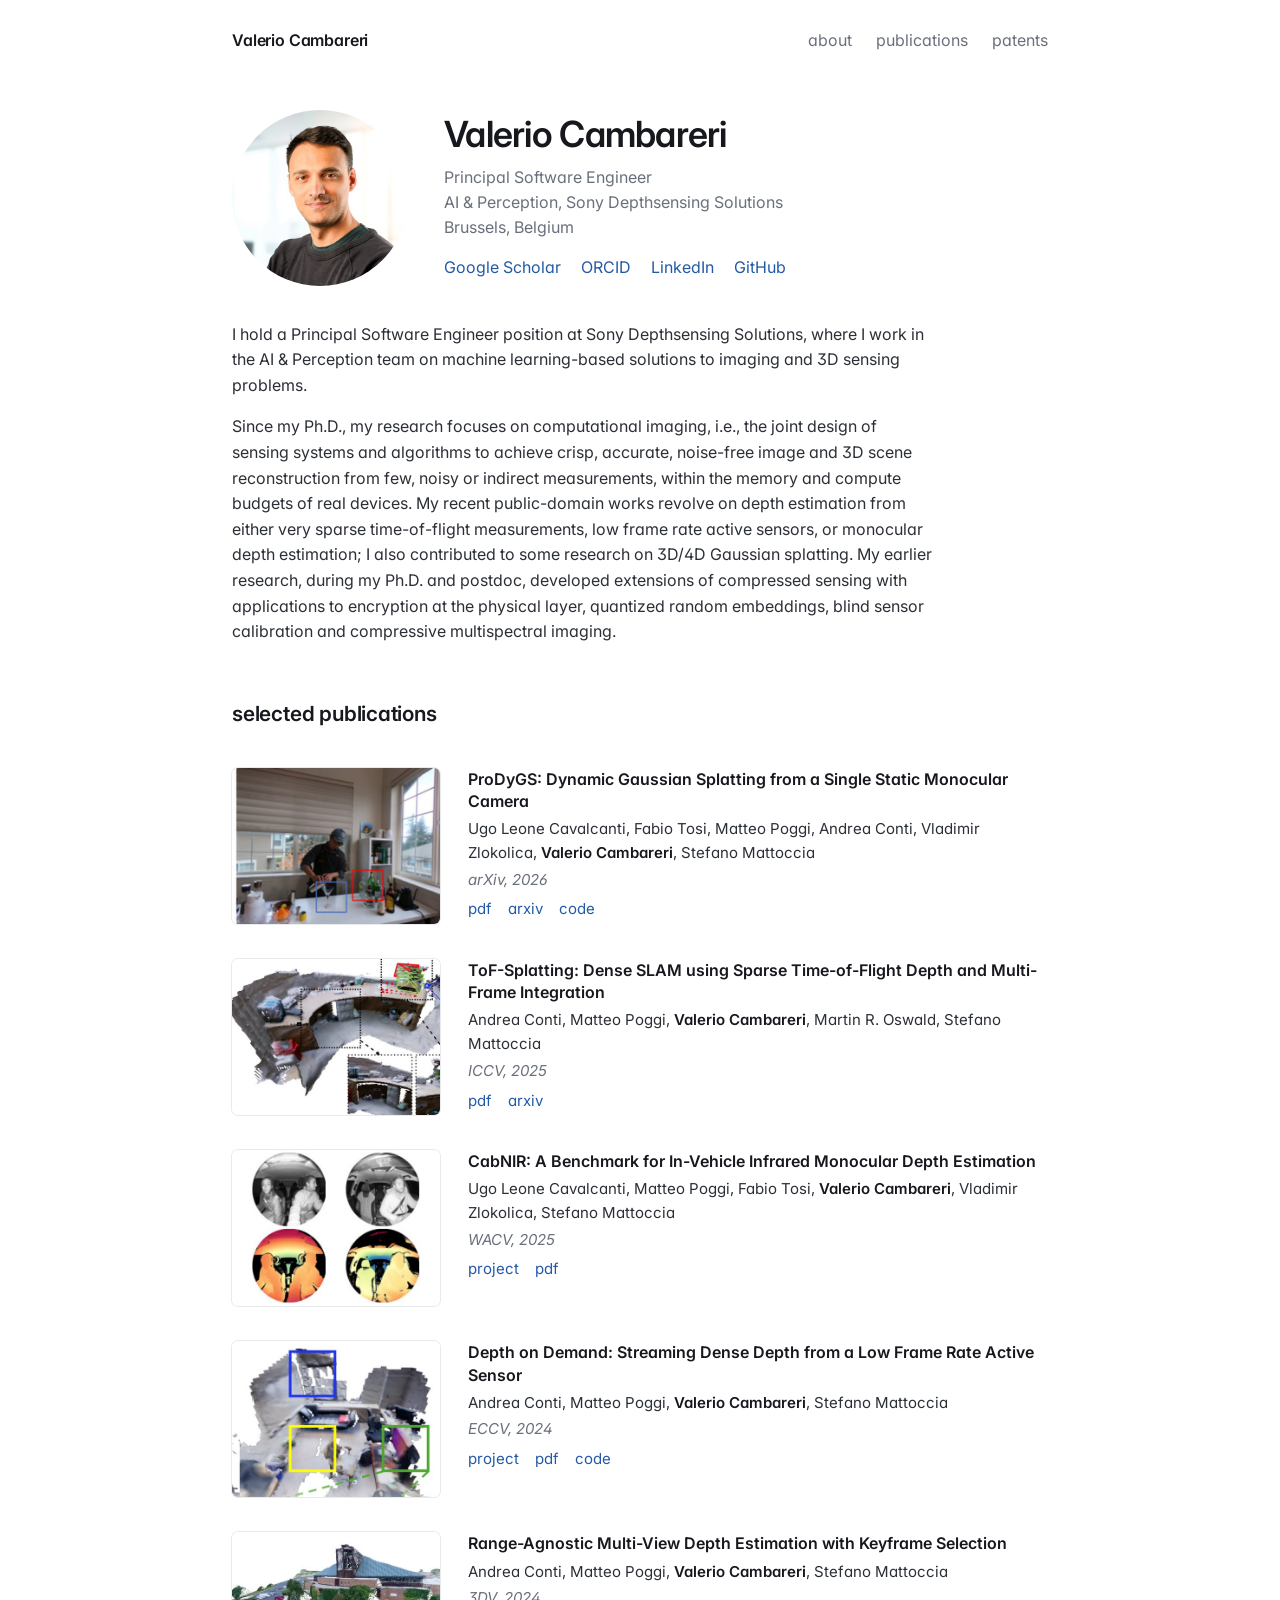
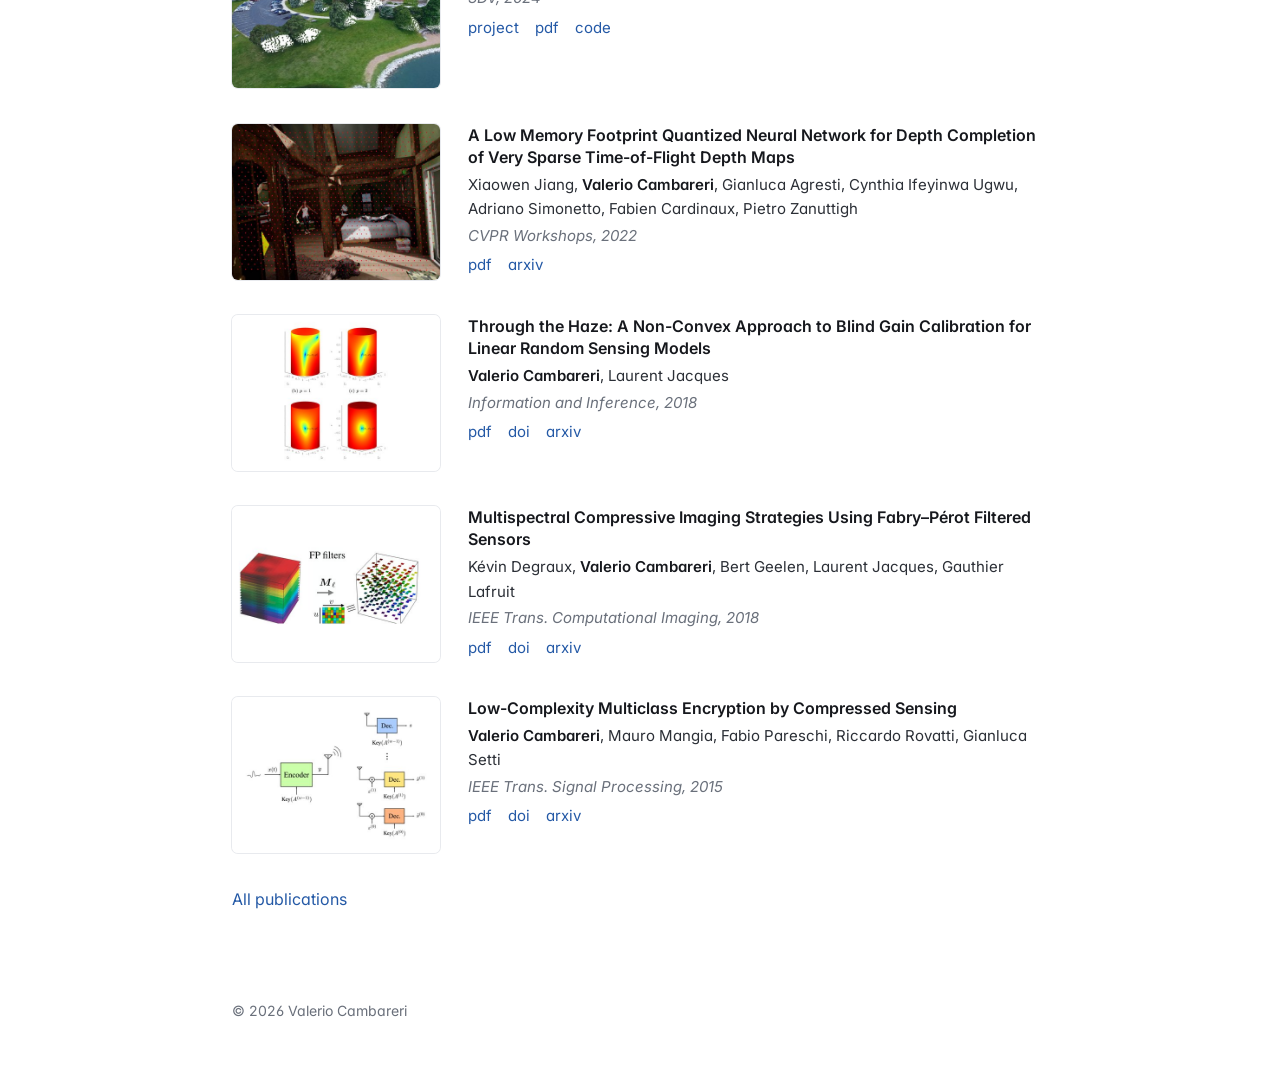
==== commit 12bc3ef7: "Update index.html" ====
--- a/index.html
+++ b/index.html
@@ -36,21 +36,10 @@
     </header>
 
     <div class="lede">
-      <p>I’m a Principal Software Engineer and Member of Technical Staff at Sony Depthsensing Solutions, where I work in the AI &amp; Perception team on the algorithms behind time-of-flight cameras and 3D sensing.</p>
-      <p>My research focuses on computational imaging: designing sensing systems together with the algorithms that reconstruct images and 3D scenes from few, noisy or indirect measurements, within the memory and compute budgets of real devices. Recent work spans depth completion from very sparse time-of-flight measurements, streaming dense depth from low frame rate active sensors, monocular depth estimation for in-cabin safety, and dense SLAM and dynamic scene reconstruction with Gaussian splatting. My earlier research, during my Ph.D. and postdoc, developed compressed sensing methods with guarantees: quantized random embeddings, blind sensor calibration and compressive multispectral imaging.</p>
+      <p>I hold a Principal Software Engineer position at Sony Depthsensing Solutions, where I work in the AI &amp; Perception team on machine learning-based solutions to imaging and 3D sensing problems.</p>
+      <p>Since my Ph.D., my research focuses on computational imaging, i.e., the joint design of sensing systems and algorithms to achieve crisp, accurate, noise-free image and 3D scene reconstruction from few, noisy or indirect measurements, within the memory and compute budgets of real devices. My recent public-domain works revolve on depth estimation from either very sparse time-of-flight measurements, low frame rate active sensors, or monocular depth estimation; I also contributed to some research on 3D/4D Gaussian splatting. My earlier research, during my Ph.D. and postdoc, developed extensions of compressed sensing with applications to encryption at the physical layer, quantized random embeddings, blind sensor calibration and compressive multispectral imaging.</p>
     </div>
 
-    <section>
-      <h2>news</h2>
-      <ul class="news">
-      <li><span class="when">Sep 2026</span><p><a href="https://arxiv.org/abs/2609.32711">ProDyGS</a>, dynamic Gaussian splatting from a single static monocular camera, is now on arXiv.</p></li>
-      <li><span class="when">Oct 2025</span><p><a href="https://arxiv.org/abs/2504.16545">ToF-Splatting</a>, dense SLAM from sparse time-of-flight depth, was presented at ICCV 2025.</p></li>
-      <li><span class="when">Feb 2025</span><p>We released <a href="https://cabnir.github.io/">CabNIR</a>, a benchmark for in-vehicle infrared monocular depth estimation, at WACV 2025.</p></li>
-      <li><span class="when">Oct 2024</span><p><a href="https://andreaconti.github.io/projects/depth_on_demand">Depth on Demand</a> was presented at ECCV 2024.</p></li>
-      <li><span class="when">Jun 2024</span><p>I was elected Member of Technical Staff at Sony Depthsensing Solutions.</p></li>
-      <li><span class="when">Mar 2024</span><p><a href="https://andreaconti.github.io/projects/range_agnostic_multi_view_depth">Range-agnostic multi-view depth estimation</a> was presented at 3DV 2024.</p></li>
-      </ul>
-    </section>
 
     <section>
       <h2>selected publications</h2>
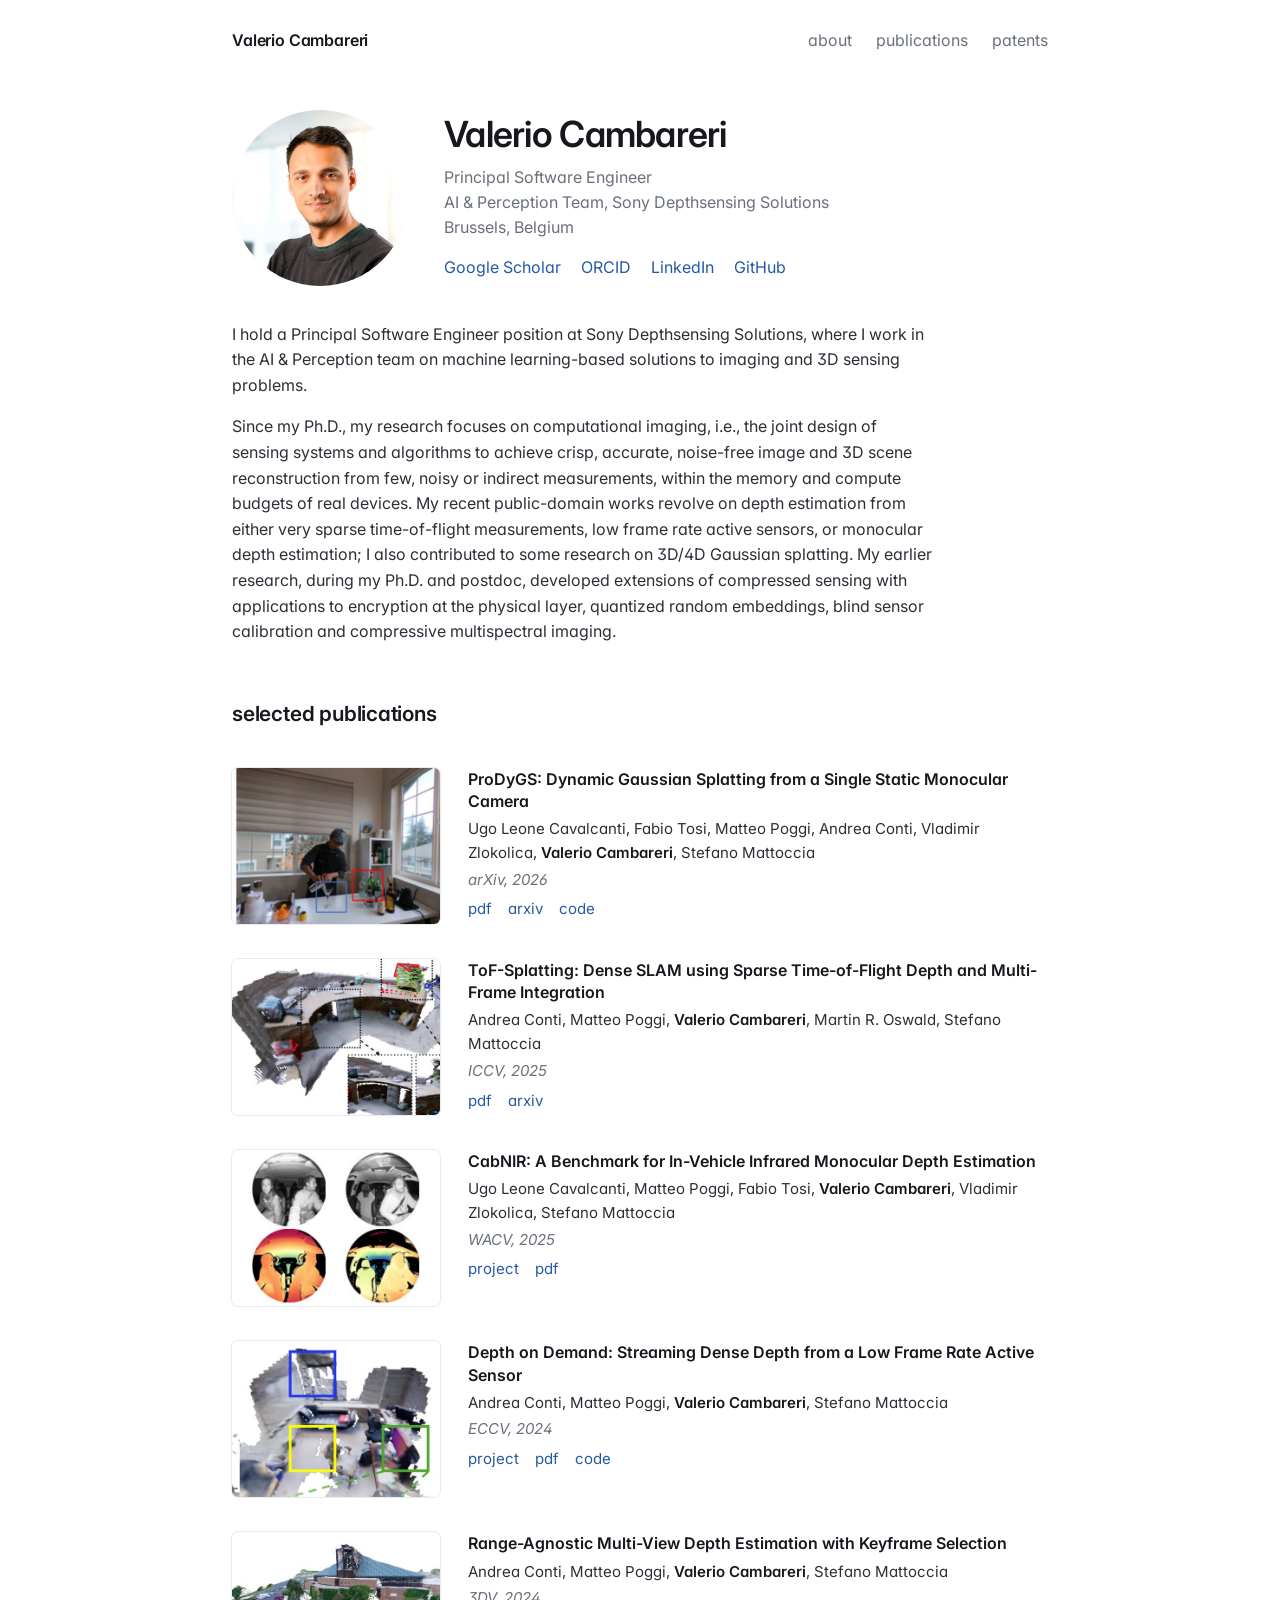
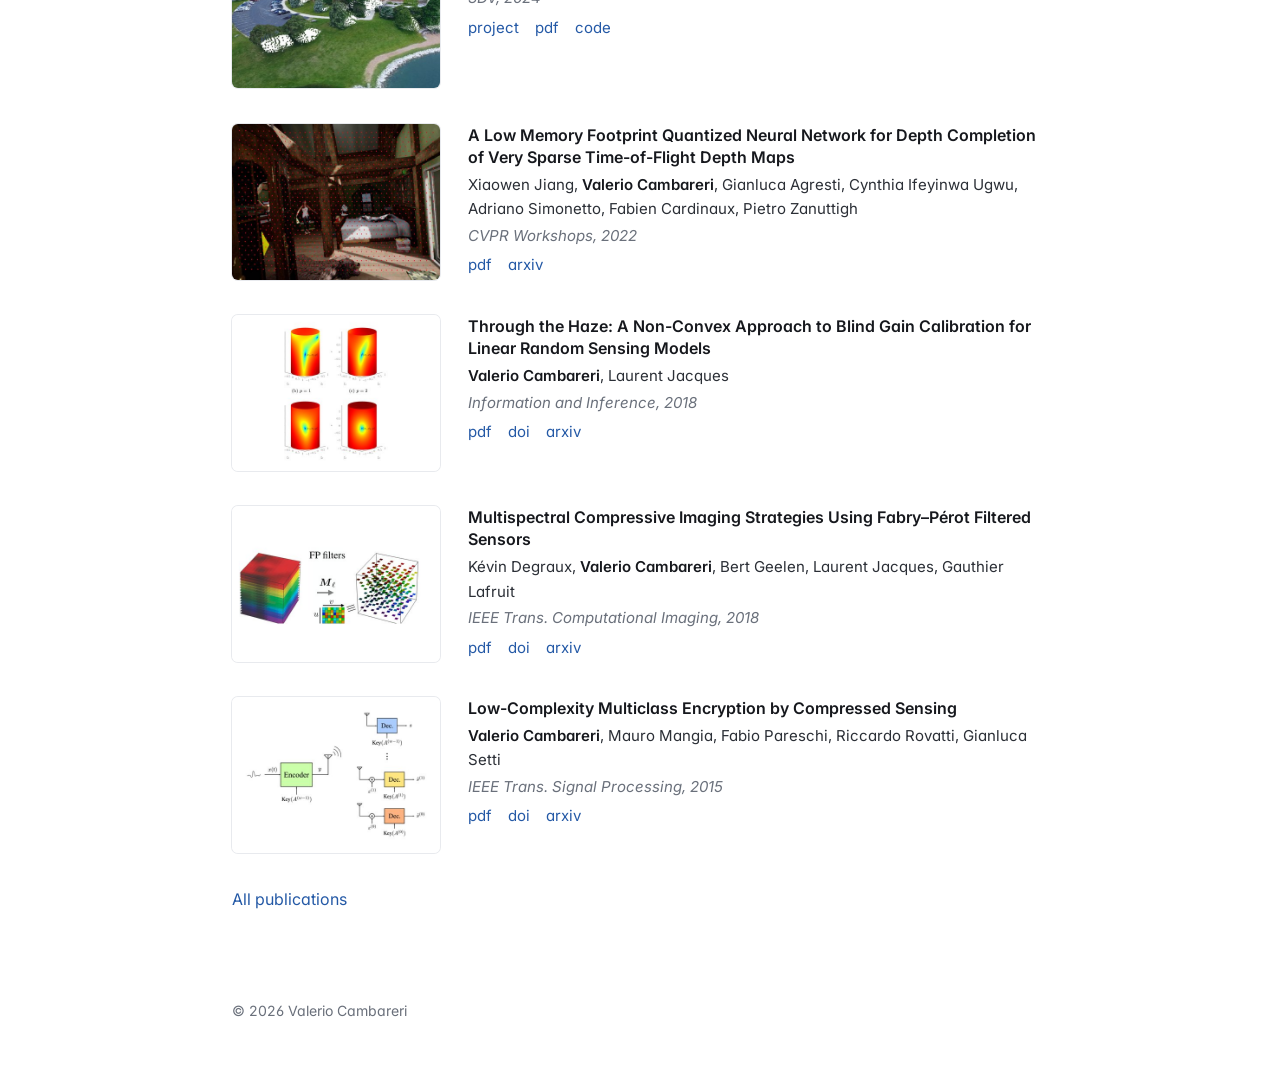
==== commit dfc64dc9: "Update index.html" ====
--- a/index.html
+++ b/index.html
@@ -25,7 +25,7 @@
       <img class="portrait" src="images/profile.jpg" alt="Portrait of Valerio Cambareri">
       <div>
         <h1>Valerio Cambareri</h1>
-        <p class="role">Principal Software Engineer<br>AI &amp; Perception, Sony Depthsensing Solutions<br>Brussels, Belgium</p>
+        <p class="role">Principal Software Engineer<br>AI &amp; Perception Team, Sony Depthsensing Solutions<br>Brussels, Belgium</p>
       <p class="profiles">
         <a href="https://scholar.google.com/citations?user=yYHJGZUAAAAJ&amp;hl=en">Google Scholar</a>
         <a href="https://orcid.org/0000-0001-6459-6323">ORCID</a>
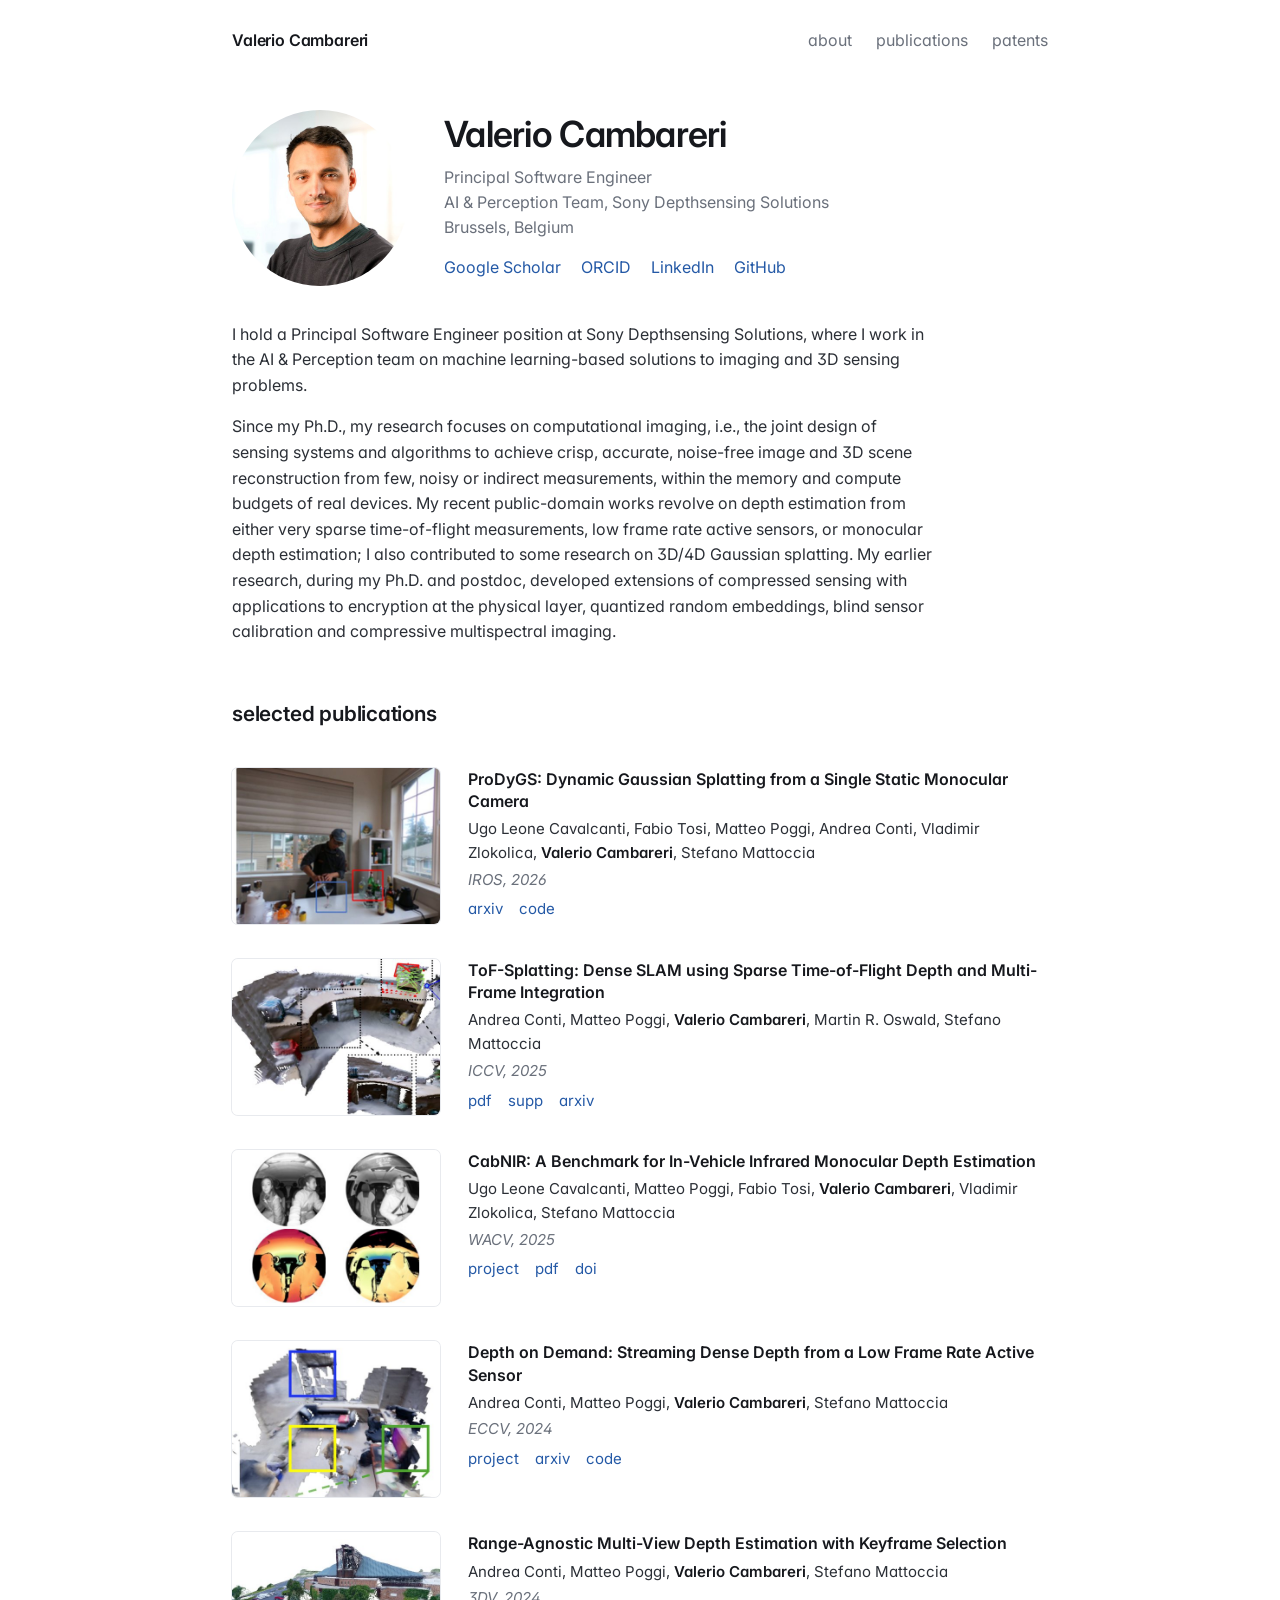
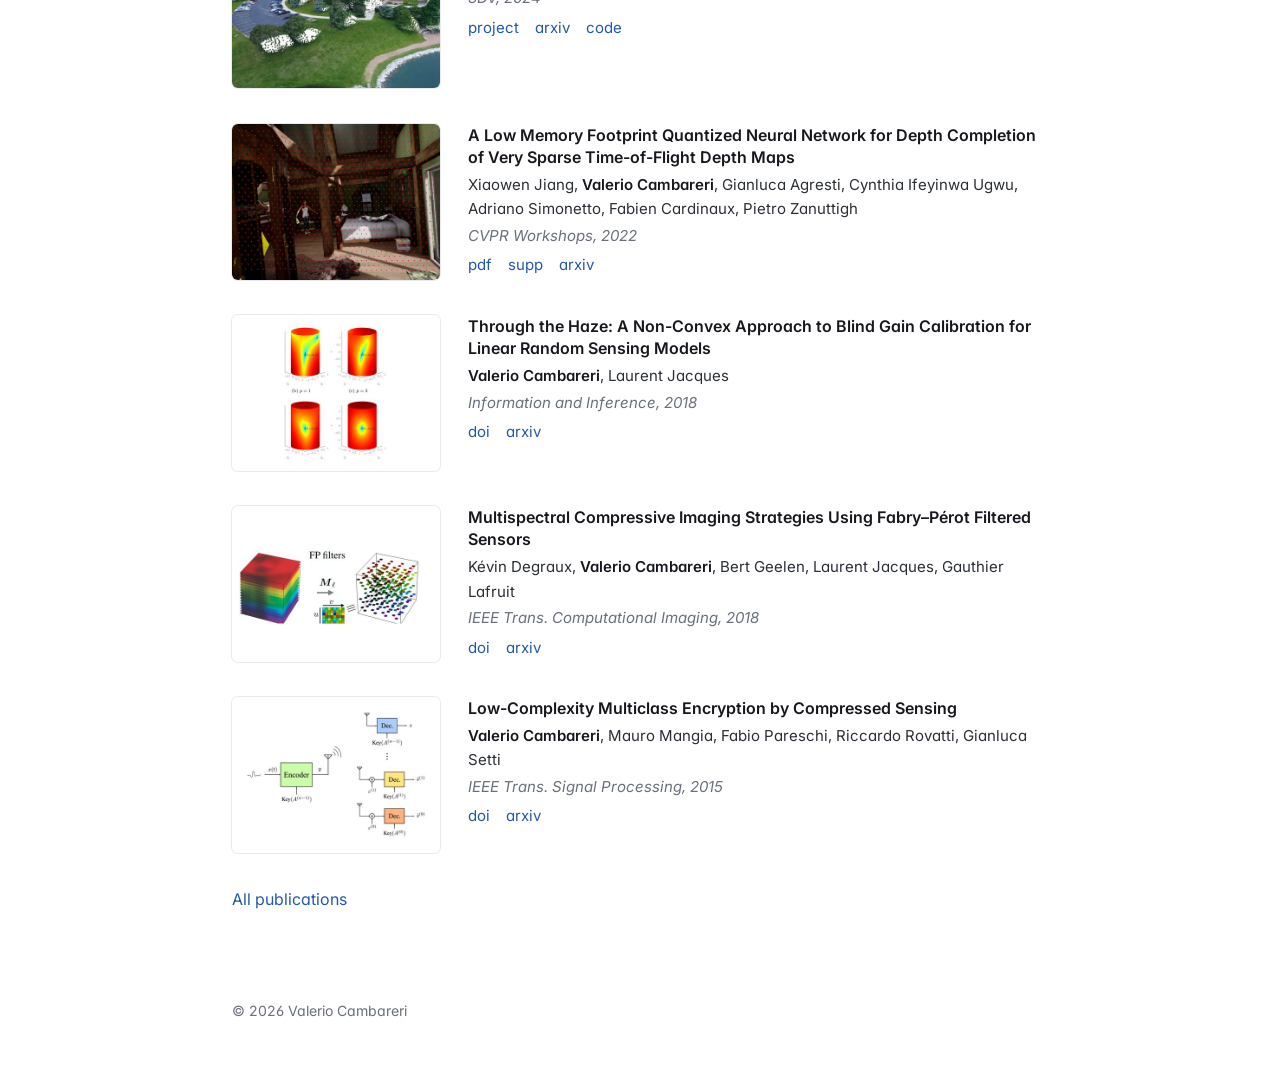
==== commit a846b533: "fix: publications" ====
--- a/index.html
+++ b/index.html
@@ -40,16 +40,15 @@
       <p>Since my Ph.D., my research focuses on computational imaging, i.e., the joint design of sensing systems and algorithms to achieve crisp, accurate, noise-free image and 3D scene reconstruction from few, noisy or indirect measurements, within the memory and compute budgets of real devices. My recent public-domain works revolve on depth estimation from either very sparse time-of-flight measurements, low frame rate active sensors, or monocular depth estimation; I also contributed to some research on 3D/4D Gaussian splatting. My earlier research, during my Ph.D. and postdoc, developed extensions of compressed sensing with applications to encryption at the physical layer, quantized random embeddings, blind sensor calibration and compressive multispectral imaging.</p>
     </div>
 
-
     <section>
       <h2>selected publications</h2>
     <article class="pub">
       <div class="thumb"><img src="images/prodygs.jpg" alt="" loading="lazy"></div>
       <div>
-        <h3><a href="https://arxiv.org/pdf/2609.32711">ProDyGS: Dynamic Gaussian Splatting from a Single Static Monocular Camera</a></h3>
+        <h3><a href="https://arxiv.org/abs/2609.32711">ProDyGS: Dynamic Gaussian Splatting from a Single Static Monocular Camera</a></h3>
         <p class="authors">Ugo Leone Cavalcanti, Fabio Tosi, Matteo Poggi, Andrea Conti, Vladimir Zlokolica, <span class="me">Valerio Cambareri</span>, Stefano Mattoccia</p>
-        <p class="venue">arXiv, 2026</p>
-        <p class="links"><a href="https://arxiv.org/pdf/2609.32711">pdf</a> <a href="https://arxiv.org/abs/2609.32711">arxiv</a> <a href="https://github.com/ugoleone/ProDyGS">code</a></p>
+        <p class="venue">IROS, 2026</p>
+        <p class="links"><a href="https://arxiv.org/abs/2609.32711">arxiv</a> <a href="https://github.com/ugoleone/ProDyGS">code</a></p>
       </div>
     </article>
 
@@ -59,17 +58,17 @@
         <h3><a href="https://openaccess.thecvf.com/content/ICCV2025/html/Conti_ToF-Splatting_Dense_SLAM_using_Sparse_Time-of-Flight_Depth_and_Multi-Frame_Integration_ICCV_2025_paper.html">ToF-Splatting: Dense SLAM using Sparse Time-of-Flight Depth and Multi-Frame Integration</a></h3>
         <p class="authors">Andrea Conti, Matteo Poggi, <span class="me">Valerio Cambareri</span>, Martin R. Oswald, Stefano Mattoccia</p>
         <p class="venue">ICCV, 2025</p>
-        <p class="links"><a href="https://openaccess.thecvf.com/content/ICCV2025/html/Conti_ToF-Splatting_Dense_SLAM_using_Sparse_Time-of-Flight_Depth_and_Multi-Frame_Integration_ICCV_2025_paper.html">pdf</a> <a href="https://arxiv.org/abs/2504.16545">arxiv</a></p>
+        <p class="links"><a href="https://openaccess.thecvf.com/content/ICCV2025/papers/Conti_ToF-Splatting_Dense_SLAM_using_Sparse_Time-of-Flight_Depth_and_Multi-Frame_Integration_ICCV_2025_paper.pdf">pdf</a> <a href="https://openaccess.thecvf.com/content/ICCV2025/supplemental/Conti_ToF-Splatting_Dense_SLAM_ICCV_2025_supplemental.pdf">supp</a> <a href="https://arxiv.org/abs/2504.16545">arxiv</a></p>
       </div>
     </article>
 
     <article class="pub">
       <div class="thumb"><img src="images/cabnir.jpg" alt="" loading="lazy"></div>
       <div>
-        <h3><a href="https://cabnir.github.io/">CabNIR: A Benchmark for In-Vehicle Infrared Monocular Depth Estimation</a></h3>
+        <h3><a href="https://openaccess.thecvf.com/content/WACV2025/html/Cavalcanti_CabNIR_A_Benchmark_for_In-Vehicle_Infrared_Monocular_Depth_Estimation_WACV_2025_paper.html">CabNIR: A Benchmark for In-Vehicle Infrared Monocular Depth Estimation</a></h3>
         <p class="authors">Ugo Leone Cavalcanti, Matteo Poggi, Fabio Tosi, <span class="me">Valerio Cambareri</span>, Vladimir Zlokolica, Stefano Mattoccia</p>
         <p class="venue">WACV, 2025</p>
-        <p class="links"><a href="https://cabnir.github.io/">project</a> <a href="https://openaccess.thecvf.com/content/WACV2025/html/Cavalcanti_CabNIR_A_Benchmark_for_In-Vehicle_Infrared_Monocular_Depth_Estimation_WACV_2025_paper.html">pdf</a></p>
+        <p class="links"><a href="https://cabnir.github.io/">project</a> <a href="https://openaccess.thecvf.com/content/WACV2025/papers/Cavalcanti_CabNIR_A_Benchmark_for_In-Vehicle_Infrared_Monocular_Depth_Estimation_WACV_2025_paper.pdf">pdf</a> <a href="https://doi.org/10.1109/WACV61041.2025.00256">doi</a></p>
       </div>
     </article>
 
@@ -79,7 +78,7 @@
         <h3><a href="https://andreaconti.github.io/projects/depth_on_demand">Depth on Demand: Streaming Dense Depth from a Low Frame Rate Active Sensor</a></h3>
         <p class="authors">Andrea Conti, Matteo Poggi, <span class="me">Valerio Cambareri</span>, Stefano Mattoccia</p>
         <p class="venue">ECCV, 2024</p>
-        <p class="links"><a href="https://andreaconti.github.io/projects/depth_on_demand">project</a> <a href="https://arxiv.org/pdf/2409.08277">pdf</a> <a href="https://github.com/andreaconti/depth-on-demand">code</a></p>
+        <p class="links"><a href="https://andreaconti.github.io/projects/depth_on_demand">project</a> <a href="https://arxiv.org/abs/2409.08277">arxiv</a> <a href="https://github.com/andreaconti/depth-on-demand">code</a></p>
       </div>
     </article>
 
@@ -89,47 +88,47 @@
         <h3><a href="https://andreaconti.github.io/projects/range_agnostic_multi_view_depth">Range-Agnostic Multi-View Depth Estimation with Keyframe Selection</a></h3>
         <p class="authors">Andrea Conti, Matteo Poggi, <span class="me">Valerio Cambareri</span>, Stefano Mattoccia</p>
         <p class="venue">3DV, 2024</p>
-        <p class="links"><a href="https://andreaconti.github.io/projects/range_agnostic_multi_view_depth">project</a> <a href="https://arxiv.org/pdf/2401.14401">pdf</a> <a href="https://github.com/andreaconti/ramdepth">code</a></p>
+        <p class="links"><a href="https://andreaconti.github.io/projects/range_agnostic_multi_view_depth">project</a> <a href="https://arxiv.org/abs/2401.14401">arxiv</a> <a href="https://github.com/andreaconti/ramdepth">code</a></p>
       </div>
     </article>
 
     <article class="pub">
       <div class="thumb"><img src="images/sparse-tof-qnn.jpg" alt="" loading="lazy"></div>
       <div>
-        <h3><a href="https://arxiv.org/pdf/2205.12918">A Low Memory Footprint Quantized Neural Network for Depth Completion of Very Sparse Time-of-Flight Depth Maps</a></h3>
+        <h3><a href="https://openaccess.thecvf.com/content/CVPR2022W/ECV/html/Jiang_A_Low_Memory_Footprint_Quantized_Neural_Network_for_Depth_Completion_CVPRW_2022_paper.html">A Low Memory Footprint Quantized Neural Network for Depth Completion of Very Sparse Time-of-Flight Depth Maps</a></h3>
         <p class="authors">Xiaowen Jiang, <span class="me">Valerio Cambareri</span>, Gianluca Agresti, Cynthia Ifeyinwa Ugwu, Adriano Simonetto, Fabien Cardinaux, Pietro Zanuttigh</p>
         <p class="venue">CVPR Workshops, 2022</p>
-        <p class="links"><a href="https://arxiv.org/pdf/2205.12918">pdf</a> <a href="https://arxiv.org/abs/2205.12918">arxiv</a></p>
+        <p class="links"><a href="https://openaccess.thecvf.com/content/CVPR2022W/ECV/papers/Jiang_A_Low_Memory_Footprint_Quantized_Neural_Network_for_Depth_Completion_CVPRW_2022_paper.pdf">pdf</a> <a href="https://openaccess.thecvf.com/content/CVPR2022W/ECV/supplemental/Jiang_A_Low_Memory_CVPRW_2022_supplemental.pdf">supp</a> <a href="https://arxiv.org/abs/2205.12918">arxiv</a></p>
       </div>
     </article>
 
     <article class="pub">
       <div class="thumb"><img src="images/through-the-haze.jpg" alt="" loading="lazy"></div>
       <div>
-        <h3><a href="https://arxiv.org/pdf/1610.09028">Through the Haze: A Non-Convex Approach to Blind Gain Calibration for Linear Random Sensing Models</a></h3>
+        <h3><a href="https://doi.org/10.1093/imaiai/iay004">Through the Haze: A Non-Convex Approach to Blind Gain Calibration for Linear Random Sensing Models</a></h3>
         <p class="authors"><span class="me">Valerio Cambareri</span>, Laurent Jacques</p>
         <p class="venue">Information and Inference, 2018</p>
-        <p class="links"><a href="https://arxiv.org/pdf/1610.09028">pdf</a> <a href="https://doi.org/10.1093/imaiai/iay004">doi</a> <a href="https://arxiv.org/abs/1610.09028">arxiv</a></p>
+        <p class="links"><a href="https://doi.org/10.1093/imaiai/iay004">doi</a> <a href="https://arxiv.org/abs/1610.09028">arxiv</a></p>
       </div>
     </article>
 
     <article class="pub">
       <div class="thumb"><img src="images/fabry-perot.jpg" alt="" loading="lazy"></div>
       <div>
-        <h3><a href="https://arxiv.org/pdf/1802.02040">Multispectral Compressive Imaging Strategies Using Fabry–Pérot Filtered Sensors</a></h3>
+        <h3><a href="https://doi.org/10.1109/TCI.2018.2864659">Multispectral Compressive Imaging Strategies Using Fabry–Pérot Filtered Sensors</a></h3>
         <p class="authors">Kévin Degraux, <span class="me">Valerio Cambareri</span>, Bert Geelen, Laurent Jacques, Gauthier Lafruit</p>
         <p class="venue">IEEE Trans. Computational Imaging, 2018</p>
-        <p class="links"><a href="https://arxiv.org/pdf/1802.02040">pdf</a> <a href="https://doi.org/10.1109/TCI.2018.2864659">doi</a> <a href="https://arxiv.org/abs/1802.02040">arxiv</a></p>
+        <p class="links"><a href="https://doi.org/10.1109/TCI.2018.2864659">doi</a> <a href="https://arxiv.org/abs/1802.02040">arxiv</a></p>
       </div>
     </article>
 
     <article class="pub">
       <div class="thumb"><img src="images/multiclass-encryption.jpg" alt="" loading="lazy"></div>
       <div>
-        <h3><a href="https://arxiv.org/pdf/1307.3360">Low-Complexity Multiclass Encryption by Compressed Sensing</a></h3>
+        <h3><a href="https://doi.org/10.1109/TSP.2015.2407315">Low-Complexity Multiclass Encryption by Compressed Sensing</a></h3>
         <p class="authors"><span class="me">Valerio Cambareri</span>, Mauro Mangia, Fabio Pareschi, Riccardo Rovatti, Gianluca Setti</p>
         <p class="venue">IEEE Trans. Signal Processing, 2015</p>
-        <p class="links"><a href="https://arxiv.org/pdf/1307.3360">pdf</a> <a href="https://doi.org/10.1109/TSP.2015.2407315">doi</a> <a href="https://arxiv.org/abs/1307.3360">arxiv</a></p>
+        <p class="links"><a href="https://doi.org/10.1109/TSP.2015.2407315">doi</a> <a href="https://arxiv.org/abs/1307.3360">arxiv</a></p>
       </div>
     </article>
       <p class="more"><a href="publications/">All publications</a></p>
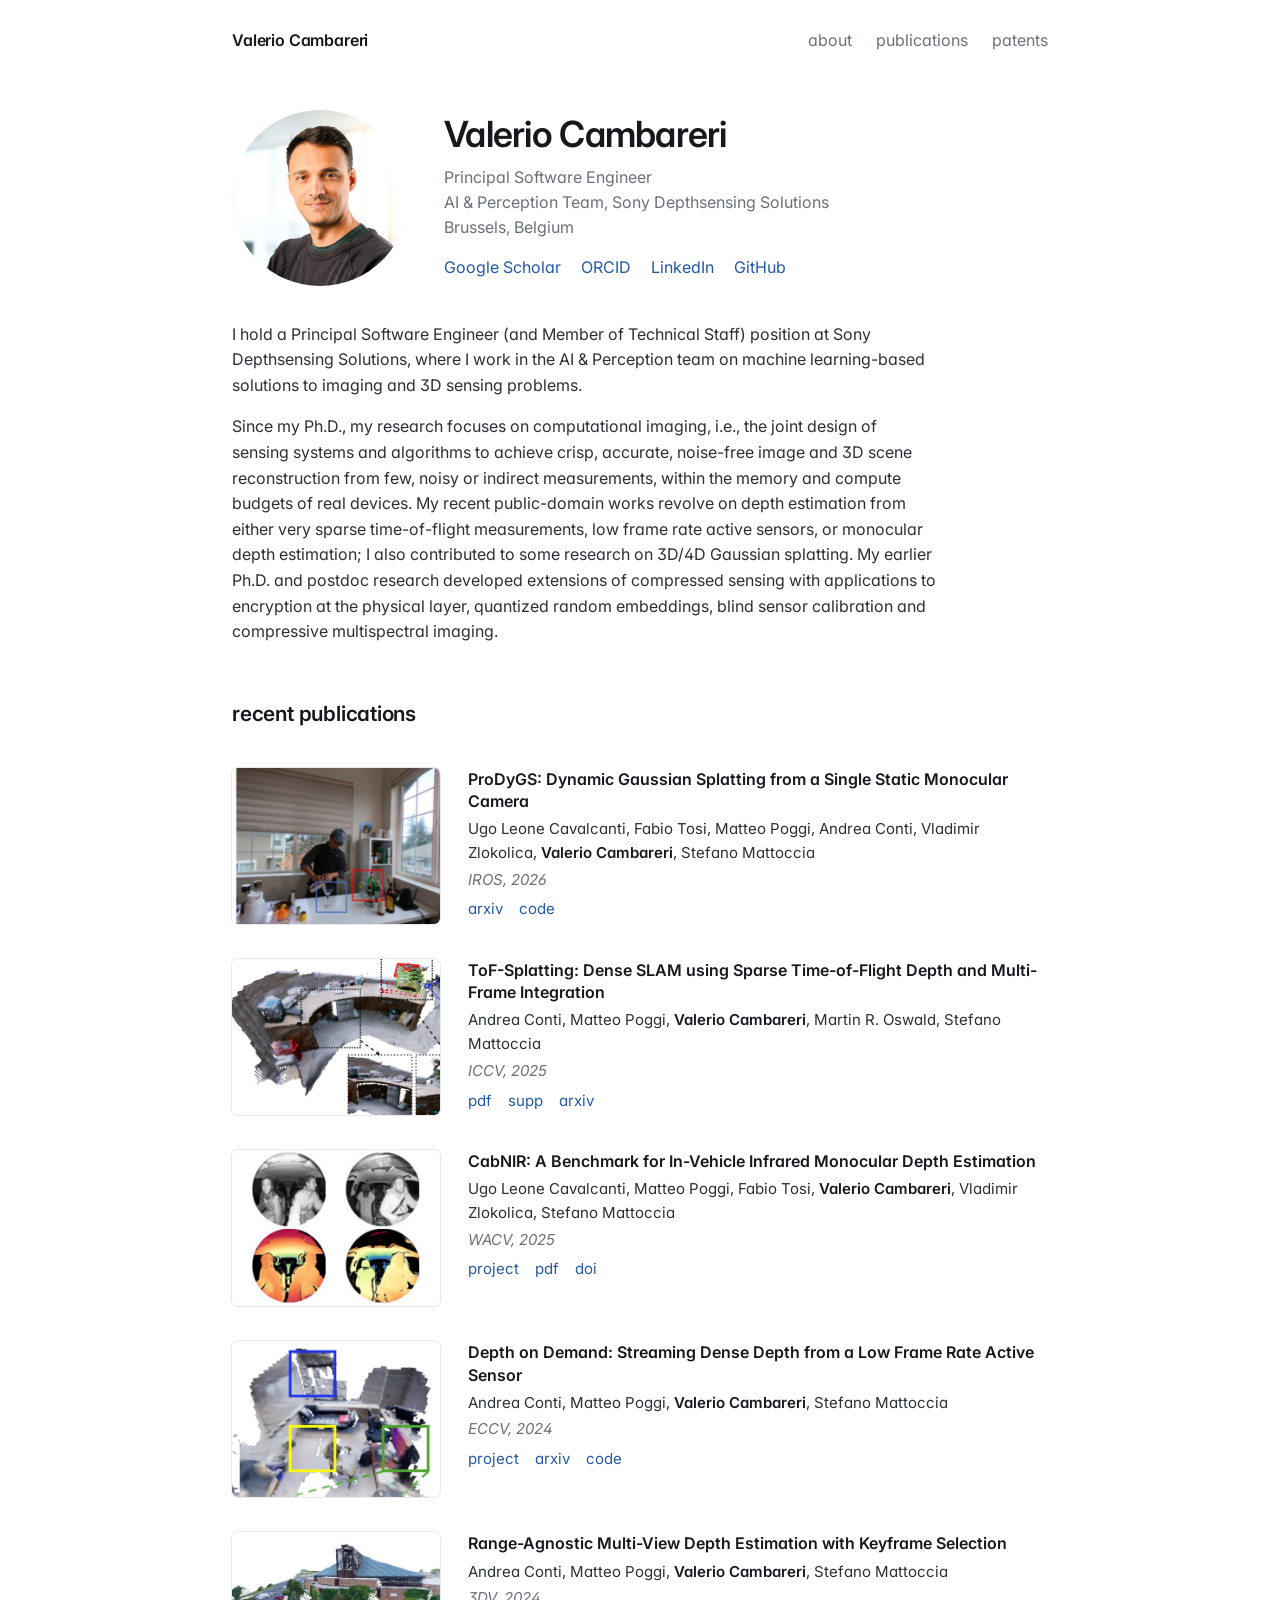
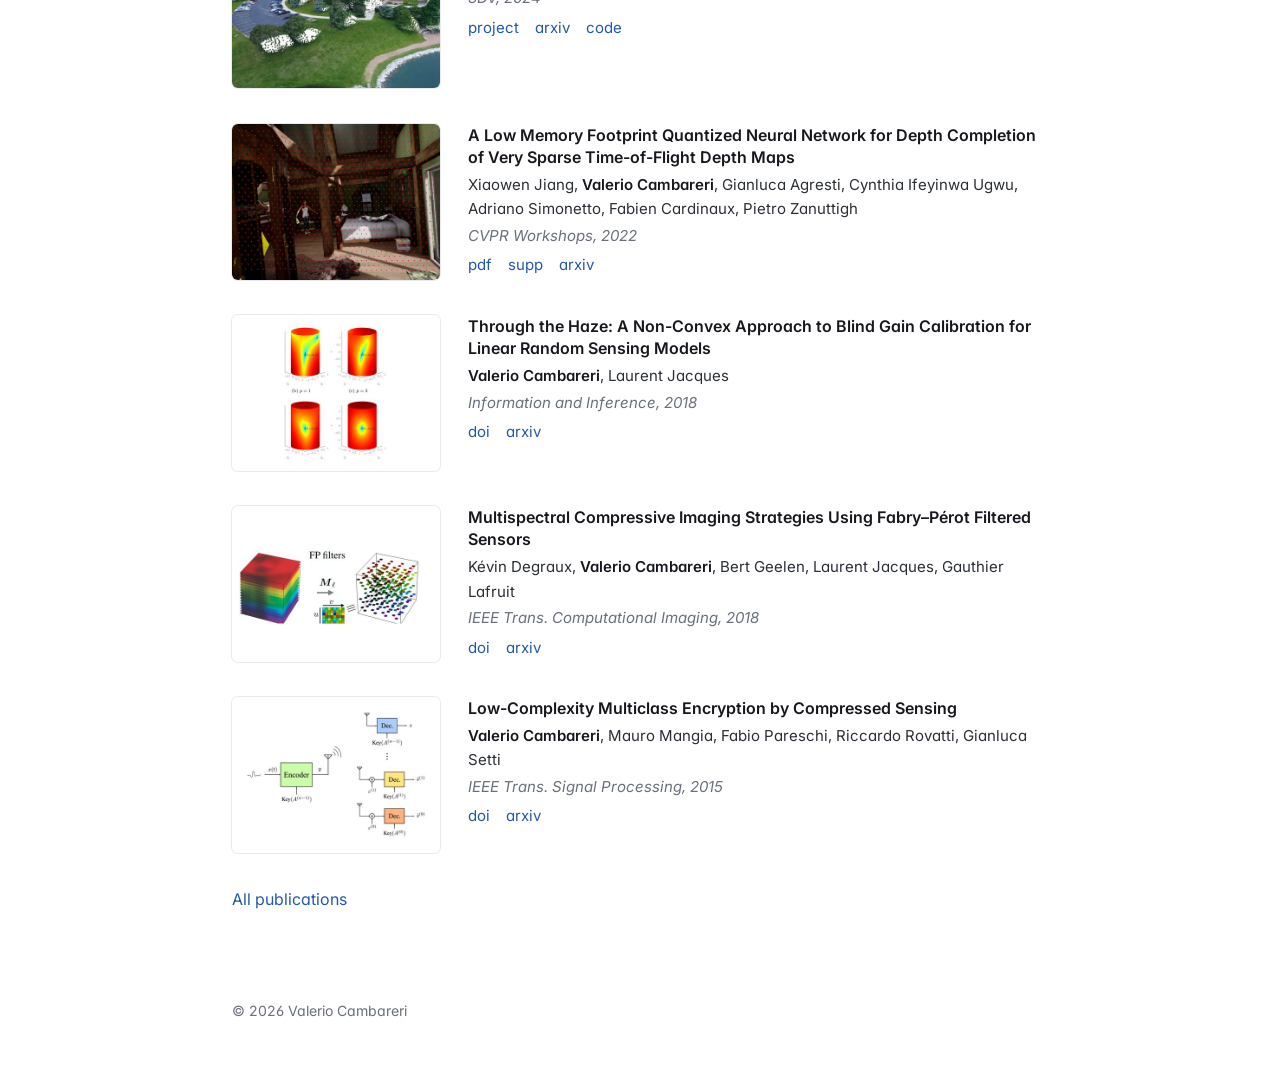
==== commit 97e90f0e: "Update index.html" ====
--- a/index.html
+++ b/index.html
@@ -36,12 +36,12 @@
     </header>
 
     <div class="lede">
-      <p>I hold a Principal Software Engineer position at Sony Depthsensing Solutions, where I work in the AI &amp; Perception team on machine learning-based solutions to imaging and 3D sensing problems.</p>
-      <p>Since my Ph.D., my research focuses on computational imaging, i.e., the joint design of sensing systems and algorithms to achieve crisp, accurate, noise-free image and 3D scene reconstruction from few, noisy or indirect measurements, within the memory and compute budgets of real devices. My recent public-domain works revolve on depth estimation from either very sparse time-of-flight measurements, low frame rate active sensors, or monocular depth estimation; I also contributed to some research on 3D/4D Gaussian splatting. My earlier research, during my Ph.D. and postdoc, developed extensions of compressed sensing with applications to encryption at the physical layer, quantized random embeddings, blind sensor calibration and compressive multispectral imaging.</p>
+      <p>I hold a Principal Software Engineer (and Member of Technical Staff) position at Sony Depthsensing Solutions, where I work in the AI &amp; Perception team on machine learning-based solutions to imaging and 3D sensing problems.</p>
+      <p>Since my Ph.D., my research focuses on computational imaging, i.e., the joint design of sensing systems and algorithms to achieve crisp, accurate, noise-free image and 3D scene reconstruction from few, noisy or indirect measurements, within the memory and compute budgets of real devices. My recent public-domain works revolve on depth estimation from either very sparse time-of-flight measurements, low frame rate active sensors, or monocular depth estimation; I also contributed to some research on 3D/4D Gaussian splatting. My earlier Ph.D. and postdoc research developed extensions of compressed sensing with applications to encryption at the physical layer, quantized random embeddings, blind sensor calibration and compressive multispectral imaging.</p>
     </div>
 
     <section>
-      <h2>selected publications</h2>
+      <h2>recent publications</h2>
     <article class="pub">
       <div class="thumb"><img src="images/prodygs.jpg" alt="" loading="lazy"></div>
       <div>
